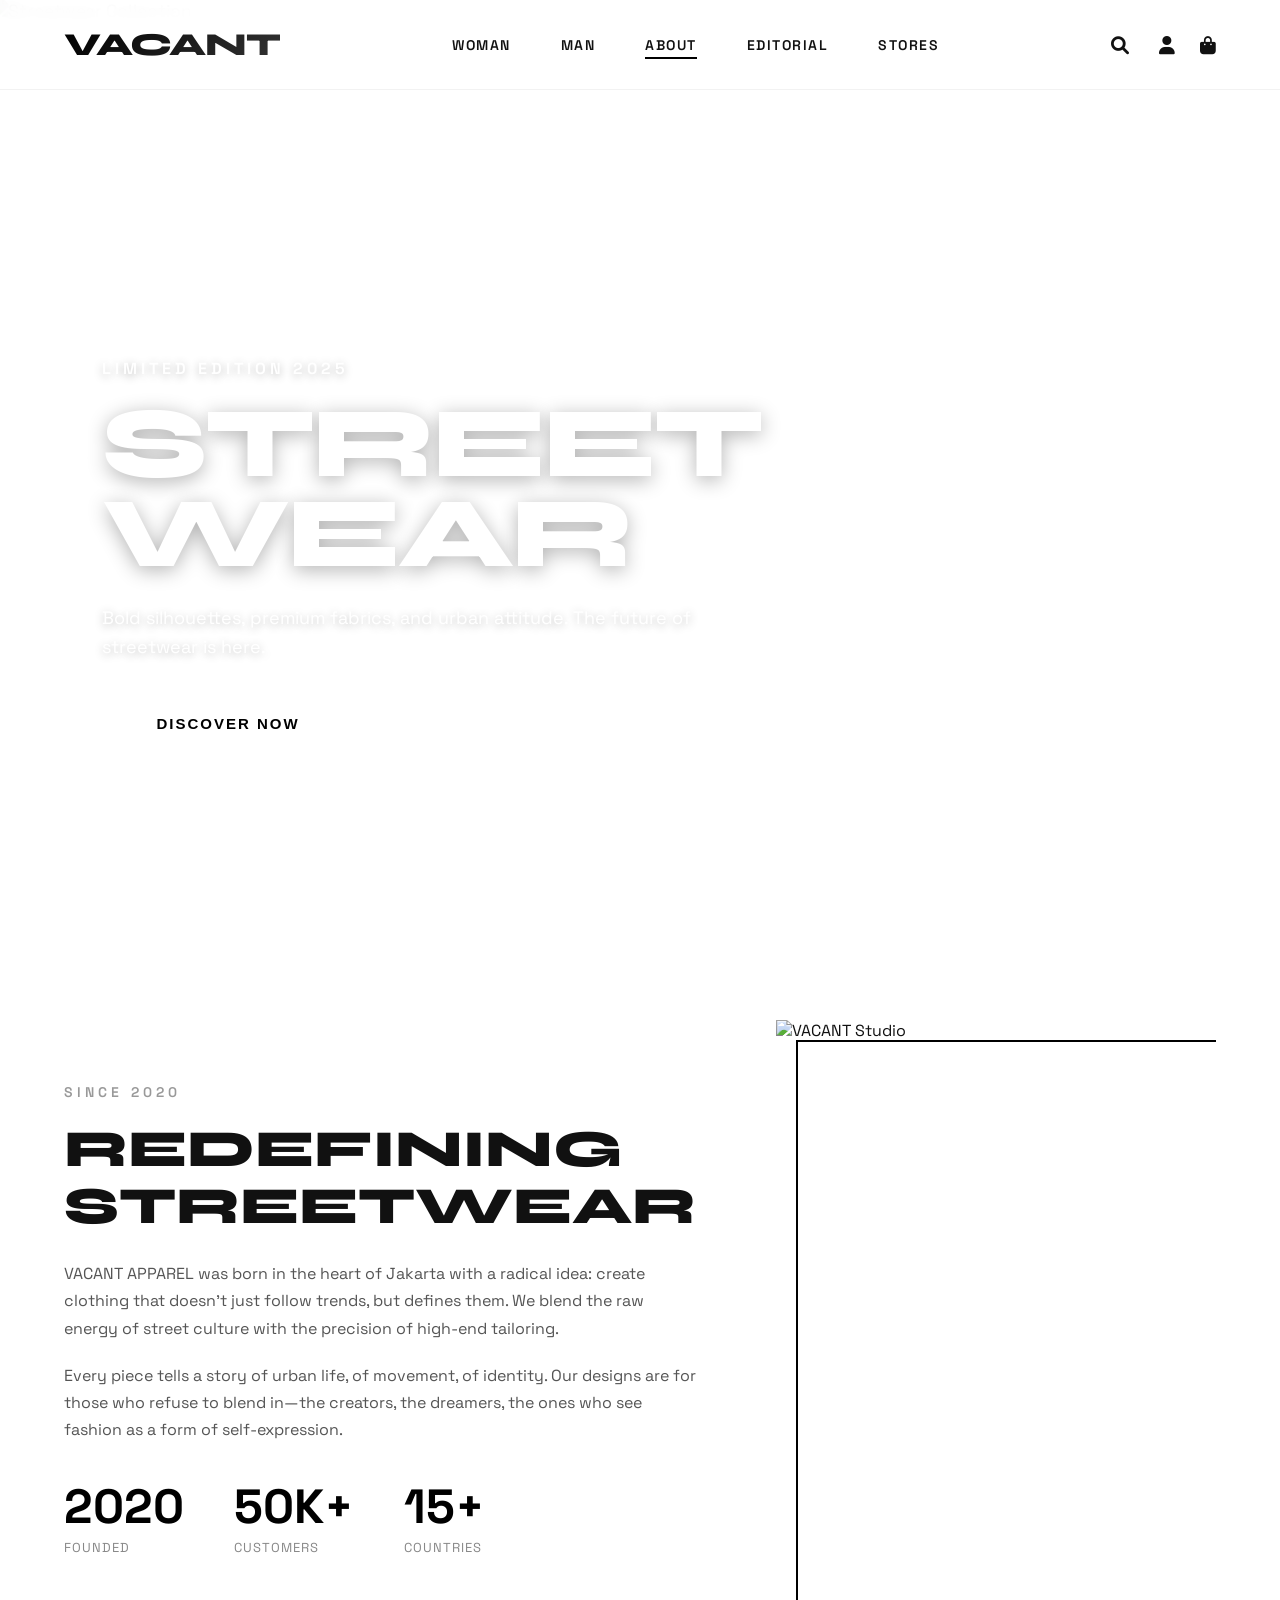
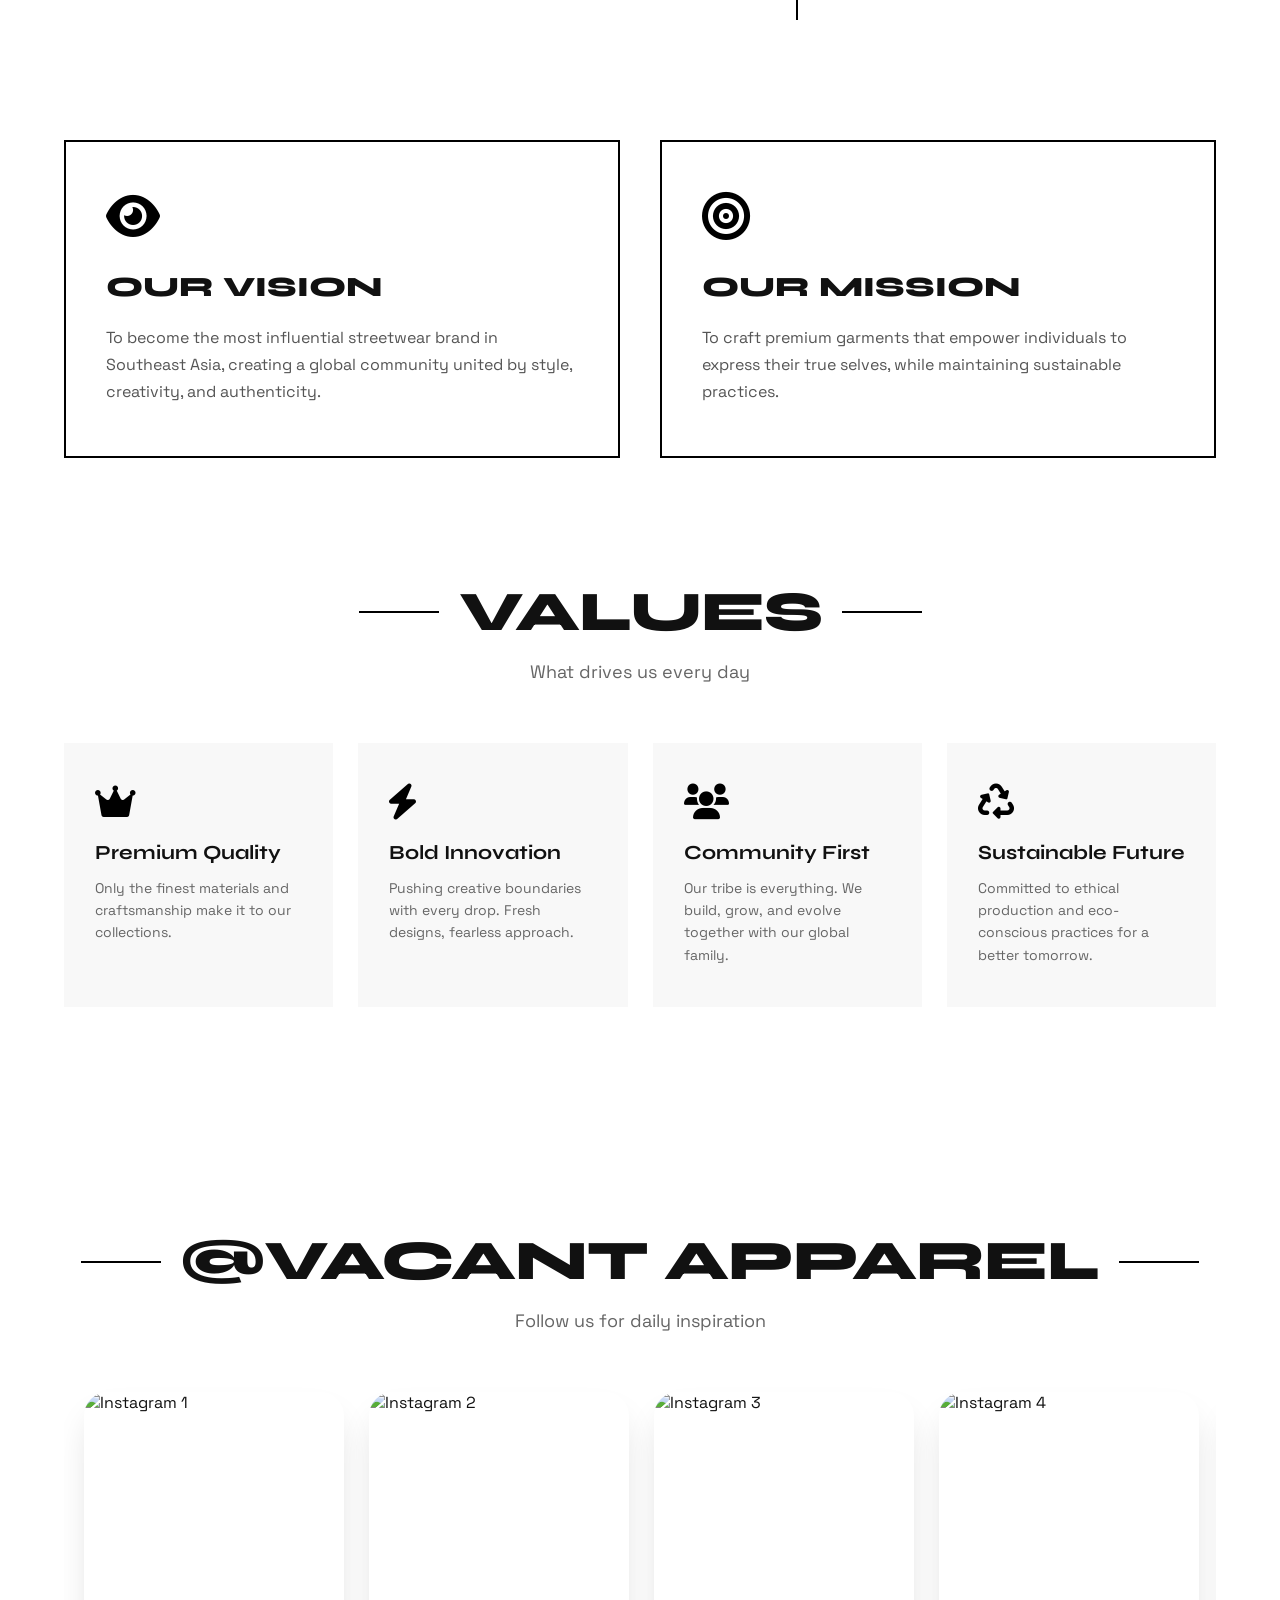
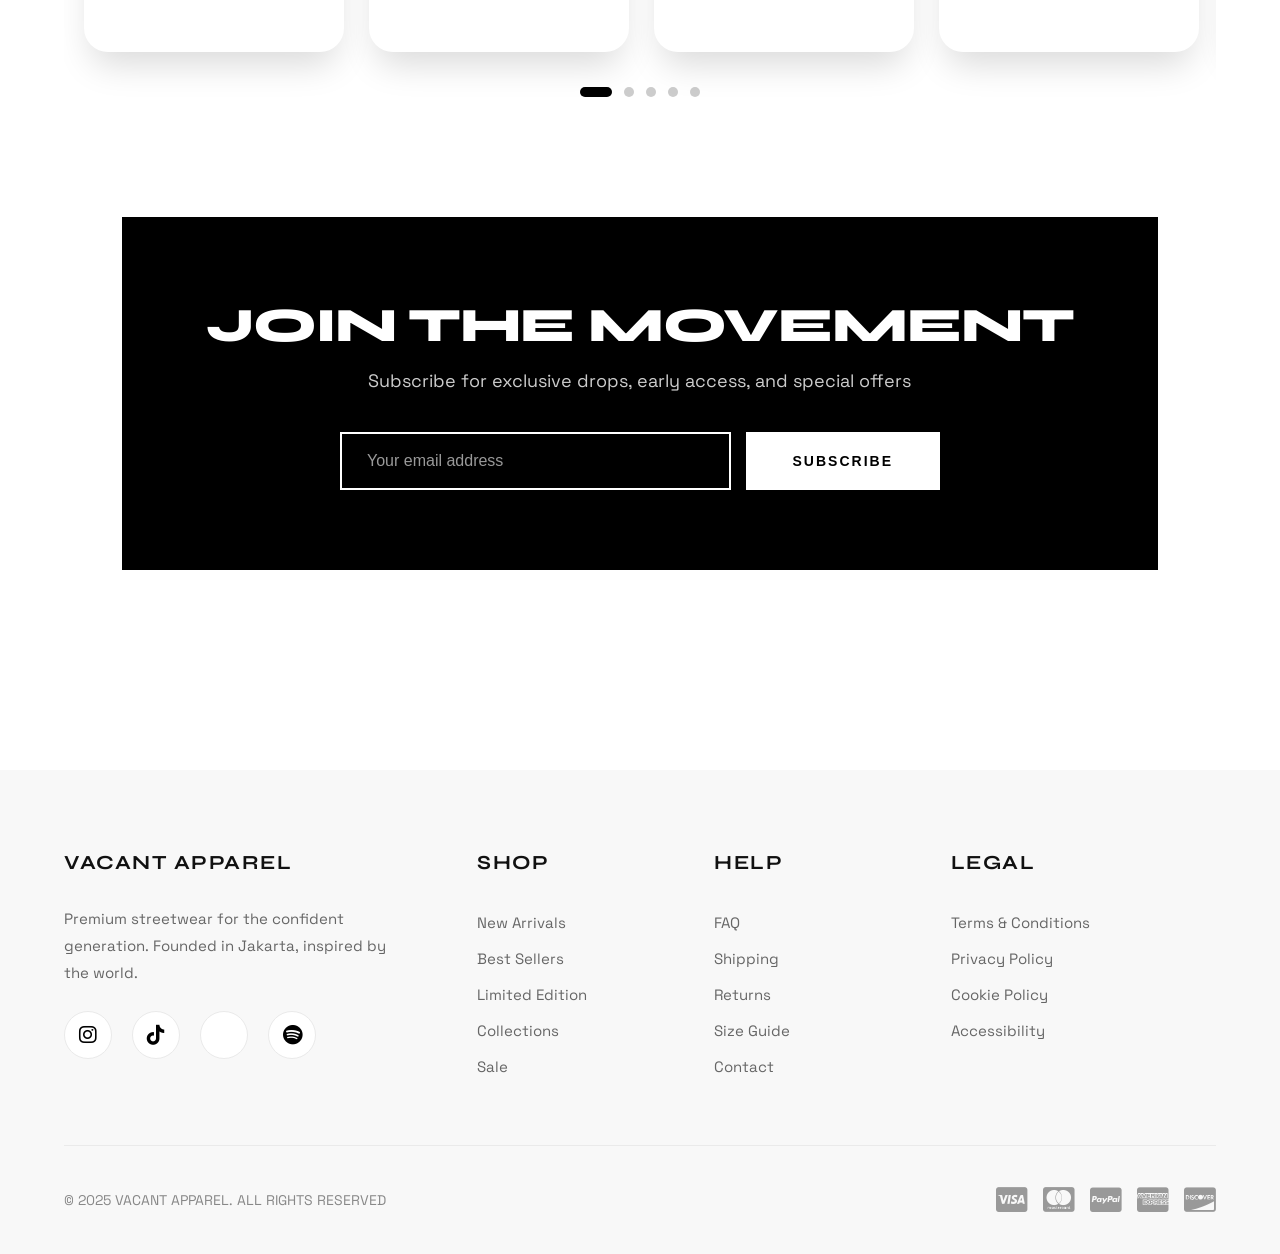
==== index.html @ 16d021e6 "fix index" ====
<!DOCTYPE html>
<html lang="en">
<head>
    <meta charset="UTF-8">
    <meta name="viewport" content="width=device-width, initial-scale=1.0, maximum-scale=5.0, user-scalable=yes">
    <title>VACANT APPAREL | Beyond Fashion</title>
    <link href="https://fonts.googleapis.com/css2?family=Syne:wght@400;500;600;700;800&family=Space+Grotesk:wght@300;400;500;600;700&display=swap" rel="stylesheet">
    <link rel="stylesheet" href="https://cdnjs.cloudflare.com/ajax/libs/font-awesome/6.0.0/css/all.min.css">
    <style>
        * {
            margin: 0;
            padding: 0;
            box-sizing: border-box;
        }

        html, body {
            width: 100%;
            min-height: 100%;
            overflow-x: hidden;
            -webkit-overflow-scrolling: touch;
        }

        body {
            background: #ffffff;
            color: #111111;
            font-family: 'Space Grotesk', sans-serif;
            position: relative;
        }

        h1, h2, h3, h4 {
            font-family: 'Syne', sans-serif;
            font-weight: 800;
        }

        /* PREMIUM NAVBAR */
        header {
            display: flex;
            justify-content: space-between;
            align-items: center;
            padding: 25px 5%;
            background: rgba(255, 255, 255, 0.97);
            backdrop-filter: blur(10px);
            position: fixed;
            width: 100%;
            top: 0;
            z-index: 1000;
            border-bottom: 1px solid rgba(0, 0, 0, 0.05);
            transition: all 0.3s;
        }

        header.scrolled {
            padding: 15px 5%;
            background: rgba(255, 255, 255, 0.98);
            box-shadow: 0 5px 20px rgba(0,0,0,0.05);
        }

        .logo {
            font-size: 32px;
            font-weight: 800;
            letter-spacing: -1px;
            background: linear-gradient(135deg, #000000 0%, #333333 100%);
            -webkit-background-clip: text;
            -webkit-text-fill-color: transparent;
            font-family: 'Syne', sans-serif;
        }

        .nav-links {
            display: flex;
            gap: 50px;
        }

        .nav-links a {
            color: #111111;
            text-decoration: none;
            font-weight: 600;
            font-size: 14px;
            letter-spacing: 1.5px;
            text-transform: uppercase;
            transition: 0.2s;
            position: relative;
        }

        .nav-links a::after {
            content: '';
            position: absolute;
            bottom: -5px;
            left: 0;
            width: 0;
            height: 2px;
            background: #000000;
            transition: width 0.3s;
        }

        .nav-links a:hover::after,
        .nav-links a.active::after {
            width: 100%;
        }

        .nav-icons {
            display: flex;
            gap: 25px;
            align-items: center;
            position: relative;
        }

        .nav-icons i {
            font-size: 18px;
            color: #111111;
            cursor: pointer;
            transition: 0.2s;
        }

        .nav-icons i:hover {
            transform: scale(1.1);
        }

        /* SEARCH BAR STYLES - DESKTOP (tanpa icon X) */
        .search-container {
            position: relative;
            display: flex;
            align-items: center;
            margin-right: 5px;
        }

        .search-icon {
            cursor: pointer;
            transition: all 0.3s;
            z-index: 102;
        }

        .search-box {
            position: absolute;
            top: 50%;
            right: -10px;
            transform: translateY(-50%);
            width: 0;
            opacity: 0;
            visibility: hidden;
            transition: all 0.4s cubic-bezier(0.4, 0, 0.2, 1);
            background: #ffffff;
            border: 1px solid #eaeaea;
            border-radius: 40px;
            padding: 12px 20px;
            font-size: 14px;
            font-family: 'Space Grotesk', sans-serif;
            outline: none;
            box-shadow: 0 5px 20px rgba(0,0,0,0.1);
            z-index: 101;
        }

        .search-box.active {
            width: 280px;
            opacity: 1;
            visibility: visible;
            right: -20px;
        }

        .search-box::placeholder {
            color: #999999;
            letter-spacing: 0.5px;
        }

        .burger-menu {
            display: none;
            flex-direction: column;
            gap: 6px;
            cursor: pointer;
            z-index: 1001;
        }

        .burger-menu span {
            width: 30px;
            height: 2px;
            background: #000000;
            transition: 0.3s;
        }

        .burger-menu.active span:nth-child(1) {
            transform: rotate(45deg) translate(6px, 6px);
        }

        .burger-menu.active span:nth-child(2) {
            opacity: 0;
        }

        .burger-menu.active span:nth-child(3) {
            transform: rotate(-45deg) translate(6px, -6px);
        }

        .mobile-menu {
            display: none;
            position: fixed;
            top: 0;
            right: -100%;
            width: 80%;
            max-width: 400px;
            height: 100vh;
            background: #ffffff;
            padding: 120px 40px 40px;
            transition: right 0.4s cubic-bezier(0.4, 0, 0.2, 1);
            z-index: 999;
            box-shadow: -10px 0 30px rgba(0,0,0,0.1);
            overflow-y: auto;
            -webkit-overflow-scrolling: touch;
        }

        .mobile-menu.active {
            right: 0;
        }

        .mobile-menu a {
            display: block;
            color: #111111;
            text-decoration: none;
            font-size: 22px;
            font-weight: 600;
            margin-bottom: 35px;
            text-transform: uppercase;
            letter-spacing: 1px;
            transition: 0.2s;
            font-family: 'Syne', sans-serif;
        }

        .mobile-menu a:hover,
        .mobile-menu a.active {
            color: #666666;
            transform: translateX(10px);
        }

        /* MOBILE SEARCH (dengan icon X) */
        .mobile-search-container {
            margin-bottom: 30px;
            position: relative;
        }

        .mobile-search-box {
            width: 100%;
            padding: 16px 45px 16px 20px;
            border: 2px solid #eaeaea;
            font-family: 'Space Grotesk', sans-serif;
            font-size: 16px;
            outline: none;
            transition: border 0.3s;
            border-radius: 40px;
        }

        .mobile-search-box:focus {
            border-color: #000000;
        }

        .mobile-search-box::placeholder {
            color: #999999;
        }

        .mobile-search-clear {
            position: absolute;
            right: 15px;
            top: 50%;
            transform: translateY(-50%);
            cursor: pointer;
            color: #999999;
            font-size: 16px;
            transition: color 0.3s;
        }

        .mobile-search-clear:hover {
            color: #000000;
        }

        .overlay {
            display: none;
            position: fixed;
            top: 0;
            left: 0;
            width: 100%;
            height: 100vh;
            background: rgba(0,0,0,0.5);
            z-index: 998;
            opacity: 0;
            transition: opacity 0.3s;
            pointer-events: none;
        }

        .overlay.active {
            display: block;
            opacity: 1;
            pointer-events: all;
        }

        /* SEARCH RESULTS INFO */
        .search-info {
            display: none;
            text-align: center;
            margin: 20px 5%;
            padding: 15px;
            background: #f8f8f8;
            border-radius: 50px;
            font-size: 15px;
            color: #666666;
            z-index: 100;
        }

        .search-info.active {
            display: block;
        }

        .search-info span {
            font-weight: 700;
            color: #000000;
        }

        .search-info i {
            margin-left: 10px;
            cursor: pointer;
            color: #999999;
            transition: color 0.3s;
        }

        .search-info i:hover {
            color: #000000;
        }

        /* SEARCH HIGHLIGHT */
        .search-highlight {
            background-color: #fff3b0;
            padding: 2px 0;
            border-radius: 4px;
            transition: background-color 0.3s;
        }

        /* HIDE ELEMENTS WHEN SEARCHING - Hanya teks container yang bisa dihide, gambar tetap muncul */
        .text-container.search-hidden {
            display: none !important;
        }

        /* FULL SCREEN SLIDER */
        .hero {
            position: relative;
            height: 100vh;
            width: 100%;
            overflow: hidden;
            margin-top: 0;
        }

        .slider-container {
            height: 100%;
            width: 100%;
            position: relative;
            touch-action: pan-y pinch-zoom;
        }

        .slider-wrapper {
            display: flex;
            height: 100%;
            width: 100%;
            transition: transform 0.5s cubic-bezier(0.25, 0.46, 0.45, 0.94);
            cursor: grab;
        }

        .slider-wrapper:active {
            cursor: grabbing;
        }

        .slider-item {
            flex: 0 0 100%;
            height: 100%;
            position: relative;
            overflow: hidden;
        }

        .slider-item img {
            width: 100%;
            height: 100%;
            object-fit: cover;
            filter: brightness(0.6);
            transform: scale(1);
            transition: transform 8s ease;
        }

        .slider-item.active img {
            transform: scale(1.1);
        }

        .slider-content {
            position: absolute;
            bottom: 150px;
            left: 8%;
            color: #ffffff;
            z-index: 10;
            max-width: 800px;
            pointer-events: none;
        }

        .slider-content .label {
            font-size: 16px;
            font-weight: 600;
            text-transform: uppercase;
            letter-spacing: 4px;
            margin-bottom: 20px;
            display: block;
            opacity: 0;
            transform: translateY(30px);
            animation: slideUp 0.6s forwards;
            animation-delay: 0.2s;
            text-shadow: 0 2px 10px rgba(0,0,0,0.3);
        }

        .slider-content h1 {
            font-size: 100px;
            font-weight: 800;
            text-transform: uppercase;
            line-height: 0.9;
            margin-bottom: 25px;
            letter-spacing: -3px;
            opacity: 0;
            transform: translateY(30px);
            animation: slideUp 0.6s forwards;
            animation-delay: 0.4s;
            text-shadow: 0 4px 20px rgba(0,0,0,0.3);
        }

        .slider-content p {
            font-size: 18px;
            font-weight: 400;
            margin-bottom: 35px;
            max-width: 600px;
            opacity: 0;
            transform: translateY(30px);
            animation: slideUp 0.6s forwards;
            animation-delay: 0.6s;
            line-height: 1.6;
            text-shadow: 0 2px 10px rgba(0,0,0,0.3);
        }

        .slider-btn {
            background: #ffffff;
            color: #000000;
            border: none;
            padding: 18px 54px;
            font-size: 15px;
            font-weight: 700;
            text-transform: uppercase;
            letter-spacing: 2px;
            cursor: pointer;
            transition: all 0.3s;
            opacity: 0;
            transform: translateY(30px);
            animation: slideUp 0.6s forwards;
            animation-delay: 0.8s;
            border-radius: 0;
            pointer-events: auto;
            position: relative;
            overflow: hidden;
        }

        .slider-btn::before {
            content: '';
            position: absolute;
            top: 0;
            left: -100%;
            width: 100%;
            height: 100%;
            background: #000000;
            transition: left 0.3s;
            z-index: 0;
        }

        .slider-btn:hover::before {
            left: 0;
        }

        .slider-btn span {
            position: relative;
            z-index: 1;
            transition: color 0.3s;
        }

        .slider-btn:hover span {
            color: #ffffff;
        }

        @keyframes slideUp {
            to {
                opacity: 1;
                transform: translateY(0);
            }
        }

        /* SLIDER CONTROLS */
        .slider-controls {
            position: absolute;
            bottom: 50px;
            left: 8%;
            right: 8%;
            display: flex;
            justify-content: space-between;
            align-items: center;
            z-index: 100;
            pointer-events: none;
        }

        .slider-arrows {
            display: flex;
            gap: 20px;
            pointer-events: auto;
        }

        .slider-arrow {
            width: 60px;
            height: 60px;
            background: rgba(255,255,255,0.15);
            backdrop-filter: blur(10px);
            border: 1px solid rgba(255,255,255,0.3);
            border-radius: 50%;
            display: flex;
            align-items: center;
            justify-content: center;
            cursor: pointer;
            transition: all 0.3s;
            color: #ffffff;
            font-size: 22px;
        }

        .slider-arrow:hover {
            background: #ffffff;
            color: #000000;
            border-color: #ffffff;
            transform: scale(1.1);
        }

        .slider-progress {
            display: flex;
            gap: 15px;
            pointer-events: auto;
        }

        .progress-item {
            width: 100px;
            height: 4px;
            background: rgba(255,255,255,0.3);
            cursor: pointer;
            position: relative;
            overflow: hidden;
            transition: 0.3s;
        }

        .progress-item:hover {
            background: rgba(255,255,255,0.5);
        }

        .progress-item.active::before {
            content: '';
            position: absolute;
            top: 0;
            left: 0;
            width: 100%;
            height: 100%;
            background: #ffffff;
            animation: progress 5s linear forwards;
        }

        @keyframes progress {
            from { width: 0; }
            to { width: 100%; }
        }

        .slider-counter {
            color: #ffffff;
            font-size: 16px;
            font-weight: 600;
            letter-spacing: 2px;
            pointer-events: auto;
        }

        /* SECTION TITLE */
        .section-header {
            text-align: center;
            margin: 100px 0 60px;
            padding: 0 5%;
        }

        .section-header h2 {
            font-size: 56px;
            font-weight: 800;
            text-transform: uppercase;
            letter-spacing: -1px;
            margin-bottom: 15px;
            position: relative;
            display: inline-block;
        }

        .section-header h2::before,
        .section-header h2::after {
            content: '';
            position: absolute;
            top: 50%;
            width: 80px;
            height: 2px;
            background: #000000;
        }

        .section-header h2::before {
            left: -100px;
        }

        .section-header h2::after {
            right: -100px;
        }

        .section-header p {
            color: #666666;
            font-size: 18px;
            max-width: 600px;
            margin: 0 auto;
        }

        /* ABOUT SECTION */
        .about {
            padding: 120px 5%;
            max-width: 1400px;
            margin: 0 auto;
        }

        /* STORY - DIPERBAIKI */
        .story-container {
            display: grid;
            grid-template-columns: 1fr 1fr;
            gap: 80px;
            margin-bottom: 120px;
            align-items: center;
        }

        .story-text {
            width: 100%;
        }

        .story-text .tag {
            font-size: 14px;
            font-weight: 600;
            text-transform: uppercase;
            letter-spacing: 4px;
            color: #999999;
            margin-bottom: 20px;
            display: block;
        }

        .story-text h3 {
            font-size: 52px;
            font-weight: 800;
            line-height: 1.1;
            margin-bottom: 25px;
            text-transform: uppercase;
        }

        .story-text p {
            color: #555555;
            line-height: 1.7;
            margin-bottom: 20px;
            font-size: 16px;
        }

        .story-highlight {
            display: flex;
            gap: 50px;
            margin-top: 40px;
        }

        .highlight-item {
            text-align: left;
        }

        .highlight-item .number {
            font-size: 48px;
            font-weight: 800;
            color: #000000;
            display: block;
            line-height: 1;
            margin-bottom: 5px;
        }

        .highlight-item .text {
            font-size: 13px;
            color: #888888;
            text-transform: uppercase;
            letter-spacing: 1px;
        }

        .story-image {
            position: relative;
            height: 600px;
            overflow: hidden;
        }

        .story-image img {
            width: 100%;
            height: 100%;
            object-fit: cover;
            transition: transform 0.8s;
        }

        .story-image:hover img {
            transform: scale(1.05);
        }

        .story-image::after {
            content: '';
            position: absolute;
            top: 20px;
            left: 20px;
            width: 100%;
            height: 100%;
            border: 2px solid #000000;
            z-index: -1;
        }

        /* Text containers yang bisa di-hide */
        .text-container {
            transition: opacity 0.3s;
        }

        /* VISION MISSION */
        .vm-showcase {
            display: grid;
            grid-template-columns: 1fr 1fr;
            gap: 40px;
            margin-bottom: 120px;
        }

        .vm-block {
            background: #ffffff;
            border: 2px solid #000000;
            padding: 50px 40px;
            transition: all 0.4s;
            position: relative;
        }

        .vm-block:hover {
            transform: translateY(-10px);
            box-shadow: 20px 20px 0 rgba(0,0,0,0.1);
        }

        .vm-icon {
            margin-bottom: 30px;
        }

        .vm-icon i {
            font-size: 48px;
            color: #000000;
        }

        .vm-block h3 {
            font-size: 28px;
            font-weight: 800;
            margin-bottom: 20px;
            text-transform: uppercase;
        }

        .vm-block p {
            color: #555555;
            line-height: 1.7;
            font-size: 16px;
        }

        /* VALUES */
        .values-grid {
            display: grid;
            grid-template-columns: repeat(4, 1fr);
            gap: 25px;
            margin-bottom: 120px;
        }

        .value-card {
            background: #f8f8f8;
            padding: 40px 30px;
            transition: all 0.4s;
            position: relative;
            overflow: hidden;
            border: 1px solid transparent;
        }

        .value-card::before {
            content: '';
            position: absolute;
            top: 0;
            left: 0;
            width: 100%;
            height: 100%;
            background: #000000;
            transform: translateY(100%);
            transition: transform 0.4s;
            z-index: 0;
        }

        .value-card:hover::before {
            transform: translateY(0);
        }

        .value-card:hover .value-icon i,
        .value-card:hover h4,
        .value-card:hover p {
            color: #ffffff;
            position: relative;
            z-index: 1;
        }

        .value-card:hover {
            border-color: #000000;
        }

        .value-icon {
            margin-bottom: 20px;
        }

        .value-icon i {
            font-size: 36px;
            color: #000000;
            transition: 0.4s;
        }

        .value-card h4 {
            font-size: 20px;
            font-weight: 700;
            margin-bottom: 12px;
            transition: 0.4s;
        }

        .value-card p {
            color: #666666;
            font-size: 14px;
            line-height: 1.6;
            transition: 0.4s;
        }

        /* ===== MODERN INSTAGRAM FEED SLIDER ===== */
        .instagram-feed {
            margin-bottom: 120px;
            width: 100%;
            overflow: hidden;
        }

        .insta-slider-container {
            position: relative;
            width: 100%;
            padding: 0 20px;
            margin: 40px 0 30px;
        }

        .insta-slider-wrapper {
            display: flex;
            gap: 25px;
            transition: transform 0.6s cubic-bezier(0.25, 0.1, 0.15, 1);
            cursor: grab;
            scroll-behavior: smooth;
        }

        .insta-slider-wrapper:active {
            cursor: grabbing;
        }

        .insta-slide {
            flex: 0 0 calc(25% - 18.75px);
            min-width: 260px;
            aspect-ratio: 1;
            position: relative;
            border-radius: 24px;
            overflow: hidden;
            box-shadow: 0 20px 35px -8px rgba(0,0,0,0.15);
            transition: all 0.4s ease;
        }

        .insta-slide:hover {
            transform: translateY(-10px) scale(1.02);
            box-shadow: 0 30px 45px -10px rgba(0,0,0,0.25);
        }

        .insta-slide img {
            width: 100%;
            height: 100%;
            object-fit: cover;
            transition: transform 0.8s;
        }

        .insta-slide:hover img {
            transform: scale(1.1);
        }

        .insta-slide::after {
            content: '\f16d';
            font-family: 'Font Awesome 6 Brands';
            position: absolute;
            top: 50%;
            left: 50%;
            transform: translate(-50%, -50%) scale(0.5);
            color: #ffffff;
            font-size: 42px;
            opacity: 0;
            transition: all 0.4s cubic-bezier(0.34, 1.56, 0.64, 1);
            z-index: 3;
            text-shadow: 0 4px 15px rgba(0,0,0,0.3);
            pointer-events: none;
        }

        .insta-slide:hover::after {
            opacity: 1;
            transform: translate(-50%, -50%) scale(1);
        }

        .insta-slide::before {
            content: '';
            position: absolute;
            top: 0;
            left: 0;
            width: 100%;
            height: 100%;
            background: linear-gradient(145deg, rgba(0,0,0,0.2), rgba(0,0,0,0.5));
            opacity: 0;
            transition: opacity 0.4s;
            z-index: 2;
            pointer-events: none;
        }

        .insta-slide:hover::before {
            opacity: 1;
        }

        /* slider arrows */
        .insta-arrow {
            position: absolute;
            top: 50%;
            transform: translateY(-50%);
            width: 52px;
            height: 52px;
            background: #ffffff;
            border: 1px solid #eaeaea;
            border-radius: 50%;
            display: flex;
            align-items: center;
            justify-content: center;
            cursor: pointer;
            transition: all 0.3s;
            color: #111111;
            font-size: 20px;
            box-shadow: 0 10px 25px rgba(0,0,0,0.1);
            z-index: 10;
            opacity: 0.9;
        }

        .insta-arrow:hover {
            background: #000000;
            color: #ffffff;
            border-color: #000000;
            transform: translateY(-50%) scale(1.1);
            opacity: 1;
        }

        .insta-arrow.left {
            left: 0;
        }

        .insta-arrow.right {
            right: 0;
        }

        /* dots */
        .insta-dots {
            display: flex;
            justify-content: center;
            gap: 12px;
            margin-top: 35px;
        }

        .insta-dot {
            width: 10px;
            height: 10px;
            border-radius: 10px;
            background: #ccc;
            border: none;
            cursor: pointer;
            transition: all 0.3s;
            padding: 0;
        }

        .insta-dot.active {
            width: 32px;
            background: #000000;
        }

        /* NEWSLETTER - DIPERBAIKI */
        .newsletter-block {
            background: #000000;
            padding: 80px 40px;
            text-align: center;
            color: #ffffff;
            margin: 100px auto 80px;
            max-width: 1200px;
            width: 90%;
        }

        .newsletter-block h3 {
            font-size: 48px;
            font-weight: 800;
            text-transform: uppercase;
            margin-bottom: 15px;
            letter-spacing: -1px;
        }

        .newsletter-block p {
            color: #cccccc;
            margin-bottom: 40px;
            font-size: 18px;
            max-width: 600px;
            margin-left: auto;
            margin-right: auto;
        }

        .newsletter-form {
            display: flex;
            max-width: 600px;
            margin: 0 auto;
            gap: 15px;
        }

        .newsletter-form input {
            flex: 1;
            padding: 18px 25px;
            background: transparent;
            border: 2px solid #ffffff;
            color: #ffffff;
            font-size: 16px;
            outline: none;
            border-radius: 0;
        }

        .newsletter-form input::placeholder {
            color: #999999;
        }

        .newsletter-form button {
            padding: 18px 45px;
            background: #ffffff;
            color: #000000;
            border: none;
            font-weight: 700;
            text-transform: uppercase;
            letter-spacing: 2px;
            cursor: pointer;
            transition: 0.3s;
            border: 2px solid #ffffff;
            font-size: 14px;
            white-space: nowrap;
        }

        .newsletter-form button:hover {
            background: transparent;
            color: #ffffff;
        }

        /* FOOTER */
        footer {
            background: #f8f8f8;
            padding: 80px 5% 40px;
        }

        .footer-grid {
            display: grid;
            grid-template-columns: 2fr 1fr 1fr 1.5fr;
            gap: 60px;
            margin-bottom: 60px;
        }

        .footer-col:first-child {
            max-width: 350px;
        }

        .footer-col h4 {
            font-size: 20px;
            font-weight: 700;
            text-transform: uppercase;
            margin-bottom: 30px;
            letter-spacing: 1.5px;
        }

        .footer-col p {
            color: #666666;
            line-height: 1.8;
            font-size: 15px;
            margin-bottom: 25px;
        }

        .footer-col a {
            color: #666666;
            text-decoration: none;
            display: block;
            font-size: 15px;
            line-height: 2.4;
            transition: 0.2s;
        }

        .footer-col a:hover {
            color: #000000;
            transform: translateX(8px);
        }

        .social-wrap {
            display: flex;
            gap: 20px;
            margin-top: 25px;
        }

        .social-wrap a {
            width: 48px;
            height: 48px;
            background: #ffffff;
            border-radius: 50%;
            display: flex;
            align-items: center;
            justify-content: center;
            color: #000000;
            font-size: 20px;
            transition: all 0.3s;
            border: 1px solid #eaeaea;
            transform: none;
        }

        .social-wrap a:hover {
            background: #000000;
            color: #ffffff;
            transform: translateY(-8px);
        }

        .footer-bottom {
            display: flex;
            justify-content: space-between;
            align-items: center;
            padding-top: 40px;
            border-top: 1px solid #eaeaea;
            color: #888888;
            font-size: 14px;
        }

        .payment-icons {
            display: flex;
            gap: 15px;
        }

        .payment-icons i {
            font-size: 28px;
            color: #999999;
            transition: 0.2s;
        }

        .payment-icons i:hover {
            color: #000000;
        }

        /* RESPONSIVE */
        @media (max-width: 1200px) {
            .slider-content h1 {
                font-size: 80px;
            }
            
            .values-grid {
                grid-template-columns: repeat(2, 1fr);
            }
            
            .story-container {
                gap: 60px;
            }
            
            .story-text h3 {
                font-size: 46px;
            }
        }

        @media (max-width: 1024px) {
            .nav-links {
                display: none;
            }
            
            .burger-menu {
                display: flex;
            }
            
            .mobile-menu {
                display: block;
            }
            
            .section-header h2 {
                font-size: 42px;
            }
            
            .section-header h2::before,
            .section-header h2::after {
                width: 40px;
            }
            
            .slider-content h1 {
                font-size: 60px;
            }
            
            .footer-grid {
                grid-template-columns: repeat(2, 1fr);
            }
            
            .search-box.active {
                width: 220px;
            }
            
            .story-container {
                gap: 50px;
            }
            
            .story-text h3 {
                font-size: 42px;
            }
            
            .story-image {
                height: 500px;
            }
        }

        @media (max-width: 768px) {
            /* Fix untuk iPhone scrolling */
            html, body {
                height: auto;
                min-height: 100%;
                overflow-y: auto;
                -webkit-overflow-scrolling: touch;
                position: relative;
            }
            
            .nav-icons {
                display: none;
            }
            
            .search-box,
            .search-icon {
                display: none;
            }
            
            .hero {
                height: 100vh;
                min-height: 600px;
                max-height: 100vh;
                width: 100vw;
                position: relative;
                left: 0;
                right: 0;
            }
            
            .slider-content {
                bottom: 120px;
                left: 5%;
                right: 5%;
                width: 90%;
            }
            
            .slider-content h1 {
                font-size: 48px;
                letter-spacing: -2px;
            }
            
            .slider-content p {
                font-size: 16px;
            }
            
            .slider-btn {
                padding: 14px 40px;
                font-size: 14px;
            }
            
            .slider-controls {
                bottom: 30px;
                left: 5%;
                right: 5%;
                flex-wrap: wrap;
                gap: 20px;
            }
            
            .slider-arrow {
                width: 44px;
                height: 44px;
                font-size: 18px;
            }
            
            .progress-item {
                width: 60px;
            }
            
            .story-container,
            .vm-showcase {
                grid-template-columns: 1fr;
                gap: 50px;
            }
            
            .story-text h3 {
                font-size: 38px;
            }
            
            .story-image {
                height: 400px;
                width: 100%;
            }
            
            .story-highlight {
                gap: 30px;
                flex-wrap: wrap;
            }
            
            .highlight-item .number {
                font-size: 42px;
            }
            
            .values-grid,
            .footer-grid {
                grid-template-columns: 1fr;
            }
            
            .values-grid {
                gap: 20px;
            }
            
            .vm-block {
                padding: 40px 30px;
            }
            
            .section-header h2::before,
            .section-header h2::after {
                display: none;
            }
            
            .section-header h2 {
                font-size: 36px;
            }
            
            .about {
                padding: 80px 5%;
            }
            
            .newsletter-block {
                padding: 60px 30px;
                margin: 80px auto 60px;
            }
            
            .newsletter-block h3 {
                font-size: 36px;
            }
            
            .newsletter-block p {
                font-size: 16px;
                margin-bottom: 30px;
            }
            
            .newsletter-form {
                flex-direction: column;
                gap: 15px;
            }
            
            .newsletter-form input,
            .newsletter-form button {
                width: 100%;
                padding: 16px 25px;
            }
            
            .footer-bottom {
                flex-direction: column;
                gap: 20px;
                text-align: center;
            }
            
            .payment-icons {
                justify-content: center;
            }
            
            .payment-icons i {
                font-size: 26px;
            }
            
            .insta-slide {
                flex: 0 0 calc(50% - 12.5px);
                min-width: auto;
            }
        }
        
        @media (max-width: 480px) {
            .slider-content h1 {
                font-size: 42px;
            }
            
            .story-image {
                height: 350px;
            }
            
            .story-text h3 {
                font-size: 32px;
            }
            
            .vm-block {
                padding: 30px 25px;
            }
            
            .value-card {
                padding: 35px 25px;
            }
            
            .insta-slide {
                flex: 0 0 100%;
            }
            
            .newsletter-block h3 {
                font-size: 28px;
            }
            
            .newsletter-form input,
            .newsletter-form button {
                padding: 14px 20px;
            }
        }

        @media (max-width: 360px) {
            .slider-content h1 {
                font-size: 36px;
            }
            
            .story-image {
                height: 300px;
            }
            
            .story-highlight {
                gap: 20px;
            }
            
            .highlight-item .number {
                font-size: 36px;
            }
        }
    </style>
</head>
<body>
    <!-- NAVBAR -->
    <header id="header">
        <div class="logo">VACANT</div>
        <div class="nav-links">
            <a href="/WOMAN.html">WOMAN</a>
            <a href="/MEN.HTML">MAN</a>
            <a href="#" class="active">ABOUT</a>
            <a href="/EDITORIAL.html">EDITORIAL</a>
            <a href="/STORE.html">STORES</a>
        </div>
        <div class="nav-icons">
            <!-- SEARCH CONTAINER DESKTOP - tanpa icon X -->
            <div class="search-container">
                <i class="fas fa-search search-icon" onclick="toggleSearch()"></i>
                <input type="text" class="search-box" id="desktopSearch" placeholder="Search content..." onkeyup="handleSearch(this.value)" onblur="handleSearchBlur()">
            </div>
            <i class="fas fa-user"></i>
            <i class="fas fa-shopping-bag"></i>
        </div>
        <div class="burger-menu" onclick="toggleMenu()">
            <span></span>
            <span></span>
            <span></span>
        </div>
    </header>

    <!-- MOBILE MENU -->
    <div class="mobile-menu" id="mobileMenu">
        <!-- MOBILE SEARCH (dengan icon X) -->
        <div class="mobile-search-container">
            <input type="text" class="mobile-search-box" id="mobileSearch" placeholder="Search content..." onkeyup="handleSearch(this.value)">
            <i class="fas fa-times mobile-search-clear" onclick="clearMobileSearch()"></i>
        </div>
        <a href="/WOMAN.html">WOMAN</a>
        <a href="/MEN.HTML">MAN</a>
        <a href="#" class="active">ABOUT</a>
        <a href="/EDITORIAL.html">EDITORIAL</a>
        <a href="/STORE.html">STORES</a>
        <a href="#">ACCOUNT</a>
        <a href="#">BAG (0)</a>
    </div>
    <div class="overlay" id="overlay" onclick="toggleMenu()"></div>

    <!-- SEARCH RESULTS INFO -->
    <div class="search-info" id="searchInfo">
        <span id="searchCount">0</span> results found for "<span id="searchQuery"></span>"
        <i class="fas fa-times" onclick="clearSearch()"></i>
    </div>

    <!-- FULL SCREEN SLIDER WITH DRAG -->
    <section class="hero" id="heroSection">
        <div class="slider-container" id="sliderContainer">
            <div class="slider-wrapper" id="sliderWrapper">
                <div class="slider-item">
                    <img src="https://images.unsplash.com/photo-1539109136881-3be0616acf4b?q=80&w=1887&auto=format&fit=crop" alt="Streetwear Collection">
                    <div class="slider-content">
                        <span class="label">Limited Edition 2025</span>
                        <h1>STREET<br>WEAR</h1>
                        <p>Bold silhouettes, premium fabrics, and urban attitude. The future of streetwear is here.</p>
                        <button class="slider-btn"><span>DISCOVER NOW</span></button>
                    </div>
                </div>

                <div class="slider-item">
                    <img src="https://images.unsplash.com/photo-1485230895905-ec40ba36b9bc?q=80&w=1887&auto=format&fit=crop" alt="Minimal Collection">
                    <div class="slider-content">
                        <span class="label">New Arrival</span>
                        <h1>MINIMAL<br>CHIC</h1>
                        <p>Clean lines, perfect proportions, timeless elegance with a modern twist.</p>
                        <button class="slider-btn"><span>EXPLORE</span></button>
                    </div>
                </div>

                <div class="slider-item">
                    <img src="https://images.unsplash.com/photo-1469334031218-e382a71b716b?q=80&w=1740&auto=format&fit=crop" alt="Urban Collection">
                    <div class="slider-content">
                        <span class="label">Urban Collection</span>
                        <h1>URBAN<br>EDGE</h1>
                        <p>For those who move through the city with confidence and purpose.</p>
                        <button class="slider-btn"><span>SHOP NOW</span></button>
                    </div>
                </div>
            </div>
        </div>

        <!-- SLIDER CONTROLS -->
        <div class="slider-controls">
            <div class="slider-arrows">
                <div class="slider-arrow" onclick="prevSlide()">
                    <i class="fas fa-chevron-left"></i>
                </div>
                <div class="slider-arrow" onclick="nextSlide()">
                    <i class="fas fa-chevron-right"></i>
                </div>
            </div>
            
            <div class="slider-progress">
                <div class="progress-item active" onclick="goToSlide(0)"></div>
                <div class="progress-item" onclick="goToSlide(1)"></div>
                <div class="progress-item" onclick="goToSlide(2)"></div>
            </div>

            <div class="slider-counter">
                <span id="currentSlide">01</span> / <span id="totalSlides">03</span>
            </div>
        </div>
    </section>

    <!-- ABOUT SECTION -->
    <section class="about" id="aboutSection">
        <!-- BRAND STORY -->
        <div class="story-container">
            <div class="story-text text-container">
                <span class="tag">Since 2020</span>
                <h3>Redefining<br>Streetwear</h3>
                <p>VACANT APPAREL was born in the heart of Jakarta with a radical idea: create clothing that doesn't just follow trends, but defines them. We blend the raw energy of street culture with the precision of high-end tailoring.</p>
                <p>Every piece tells a story of urban life, of movement, of identity. Our designs are for those who refuse to blend in—the creators, the dreamers, the ones who see fashion as a form of self-expression.</p>
                
                <div class="story-highlight">
                    <div class="highlight-item">
                        <span class="number">2020</span>
                        <span class="text">Founded</span>
                    </div>
                    <div class="highlight-item">
                        <span class="number">50K+</span>
                        <span class="text">Customers</span>
                    </div>
                    <div class="highlight-item">
                        <span class="number">15+</span>
                        <span class="text">Countries</span>
                    </div>
                </div>
            </div>
            <div class="story-image">
                <img src="https://images.unsplash.com/photo-1441984904996-1380e4c53ab7?q=80&w=1740&auto=format&fit=crop" alt="VACANT Studio">
            </div>
        </div>

        <!-- VISION MISSION -->
        <div class="vm-showcase">
            <div class="vm-block text-container">
                <div class="vm-icon">
                    <i class="fas fa-eye"></i>
                </div>
                <h3>Our Vision</h3>
                <p>To become the most influential streetwear brand in Southeast Asia, creating a global community united by style, creativity, and authenticity.</p>
            </div>

            <div class="vm-block text-container">
                <div class="vm-icon">
                    <i class="fas fa-bullseye"></i>
                </div>
                <h3>Our Mission</h3>
                <p>To craft premium garments that empower individuals to express their true selves, while maintaining sustainable practices.</p>
            </div>
        </div>

        <!-- CORE VALUES -->
        <div class="section-header text-container">
            <h2>VALUES</h2>
            <p>What drives us every day</p>
        </div>

        <div class="values-grid">
            <div class="value-card text-container">
                <div class="value-icon">
                    <i class="fas fa-crown"></i>
                </div>
                <h4>Premium Quality</h4>
                <p>Only the finest materials and craftsmanship make it to our collections.</p>
            </div>

            <div class="value-card text-container">
                <div class="value-icon">
                    <i class="fas fa-bolt"></i>
                </div>
                <h4>Bold Innovation</h4>
                <p>Pushing creative boundaries with every drop. Fresh designs, fearless approach.</p>
            </div>

            <div class="value-card text-container">
                <div class="value-icon">
                    <i class="fas fa-users"></i>
                </div>
                <h4>Community First</h4>
                <p>Our tribe is everything. We build, grow, and evolve together with our global family.</p>
            </div>

            <div class="value-card text-container">
                <div class="value-icon">
                    <i class="fas fa-recycle"></i>
                </div>
                <h4>Sustainable Future</h4>
                <p>Committed to ethical production and eco-conscious practices for a better tomorrow.</p>
            </div>
        </div>

        <!-- MODERN INSTAGRAM FEED SLIDER -->
        <div class="instagram-feed text-container">
            <div class="section-header">
                <h2>@VACANT APPAREL</h2>
                <p>Follow us for daily inspiration</p>
            </div>
            
            <div class="insta-slider-container">
                <div class="insta-slider-wrapper" id="instaSliderWrapper">
                    <div class="insta-slide">
                        <img src="https://images.unsplash.com/photo-1591047139829-d91aecb6caea?q=80&w=1936&auto=format&fit=crop" alt="Instagram 1">
                    </div>
                    <div class="insta-slide">
                        <img src="https://images.unsplash.com/photo-1596755094514-f87e34085b38?q=80&w=1888&auto=format&fit=crop" alt="Instagram 2">
                    </div>
                    <div class="insta-slide">
                        <img src="https://images.unsplash.com/photo-1583743814966-8936f5b7be1a?q=80&w=1887&auto=format&fit=crop" alt="Instagram 3">
                    </div>
                    <div class="insta-slide">
                        <img src="https://images.unsplash.com/photo-1523381210434-271e8be1f52b?q=80&w=1740&auto=format&fit=crop" alt="Instagram 4">
                    </div>
                    <div class="insta-slide">
                        <img src="https://images.unsplash.com/photo-1556905055-8f358a7a47b2?q=80&w=1740&auto=format&fit=crop" alt="Instagram 5">
                    </div>
                    <div class="insta-slide">
                        <img src="https://images.unsplash.com/photo-1490481651871-ab68de25d43d?q=80&w=1740&auto=format&fit=crop" alt="Instagram 6">
                    </div>
                    <div class="insta-slide">
                        <img src="https://images.unsplash.com/photo-1529139574466-a303027c1d8b?q=80&w=1887&auto=format&fit=crop" alt="Instagram 7">
                    </div>
                    <div class="insta-slide">
                        <img src="https://images.unsplash.com/photo-1552374196-1ab2a1c593e8?q=80&w=1887&auto=format&fit=crop" alt="Instagram 8">
                    </div>
                </div>
            </div>

            <!-- pagination dots -->
            <div class="insta-dots" id="instaDots"></div>
        </div>

        <!-- NEWSLETTER - DIPERBAIKI -->
        <div class="newsletter-block text-container">
            <h3>JOIN THE MOVEMENT</h3>
            <p>Subscribe for exclusive drops, early access, and special offers</p>
            <div class="newsletter-form">
                <input type="email" placeholder="Your email address">
                <button>SUBSCRIBE</button>
            </div>
        </div>
    </section>

    <!-- FOOTER -->
    <footer>
        <div class="footer-grid">
            <div class="footer-col">
                <h4>VACANT APPAREL</h4>
                <p>Premium streetwear for the confident generation. Founded in Jakarta, inspired by the world.</p>
                <div class="social-wrap">
                    <a href="#"><i class="fab fa-instagram"></i></a>
                    <a href="#"><i class="fab fa-tiktok"></i></a>
                    <a href="#"><i class="fab fa-x-twitter"></i></a>
                    <a href="#"><i class="fab fa-spotify"></i></a>
                </div>
            </div>

            <div class="footer-col">
                <h4>SHOP</h4>
                <a href="#">New Arrivals</a>
                <a href="#">Best Sellers</a>
                <a href="#">Limited Edition</a>
                <a href="#">Collections</a>
                <a href="#">Sale</a>
            </div>

            <div class="footer-col">
                <h4>HELP</h4>
                <a href="#">FAQ</a>
                <a href="#">Shipping</a>
                <a href="#">Returns</a>
                <a href="#">Size Guide</a>
                <a href="#">Contact</a>
            </div>

            <div class="footer-col">
                <h4>LEGAL</h4>
                <a href="#">Terms & Conditions</a>
                <a href="#">Privacy Policy</a>
                <a href="#">Cookie Policy</a>
                <a href="#">Accessibility</a>
            </div>
        </div>

        <div class="footer-bottom">
            <div>© 2025 VACANT APPAREL. ALL RIGHTS RESERVED</div>
            <div class="payment-icons">
                <i class="fab fa-cc-visa"></i>
                <i class="fab fa-cc-mastercard"></i>
                <i class="fab fa-cc-paypal"></i>
                <i class="fab fa-cc-amex"></i>
                <i class="fab fa-cc-discover"></i>
            </div>
        </div>
    </footer>

    <script>
        // Navbar scroll effect
        window.addEventListener('scroll', function() {
            const header = document.getElementById('header');
            if (window.scrollY > 50) {
                header.classList.add('scrolled');
            } else {
                header.classList.remove('scrolled');
            }
        });

        // Mobile menu toggle
        function toggleMenu() {
            const mobileMenu = document.getElementById('mobileMenu');
            const overlay = document.getElementById('overlay');
            const burger = document.querySelector('.burger-menu');
            
            mobileMenu.classList.toggle('active');
            overlay.classList.toggle('active');
            burger.classList.toggle('active');
            
            // Prevent body scroll when menu is open
            if (mobileMenu.classList.contains('active')) {
                document.body.style.overflow = 'hidden';
                document.documentElement.style.overflow = 'hidden';
            } else {
                document.body.style.overflow = '';
                document.documentElement.style.overflow = '';
            }
        }

        // ===== SEARCH FUNCTIONALITY =====
        let currentSearchQuery = '';

        function toggleSearch() {
            const searchBox = document.getElementById('desktopSearch');
            searchBox.classList.toggle('active');
            if (searchBox.classList.contains('active')) {
                searchBox.focus();
            } else {
                searchBox.value = '';
                handleSearch('');
            }
        }

        function handleSearchBlur() {
            const searchBox = document.getElementById('desktopSearch');
            setTimeout(() => {
                if (!searchBox.classList.contains('active')) return;
                if (searchBox.value === '') {
                    searchBox.classList.remove('active');
                }
            }, 200);
        }

        function clearSearch() {
            const desktopSearch = document.getElementById('desktopSearch');
            const mobileSearch = document.getElementById('mobileSearch');
            
            desktopSearch.value = '';
            desktopSearch.classList.remove('active');
            
            if (mobileSearch) {
                mobileSearch.value = '';
            }
            
            handleSearch('');
        }

        function clearMobileSearch() {
            const mobileSearch = document.getElementById('mobileSearch');
            mobileSearch.value = '';
            handleSearch('');
        }

        function handleSearch(query) {
            currentSearchQuery = query.toLowerCase().trim();
            
            // Sync search boxes
            const desktopSearch = document.getElementById('desktopSearch');
            const mobileSearch = document.getElementById('mobileSearch');
            
            if (desktopSearch.value !== query) {
                desktopSearch.value = query;
            }
            if (mobileSearch && mobileSearch.value !== query) {
                mobileSearch.value = query;
            }
            
            // Get all text containers
            const textContainers = document.querySelectorAll('.text-container');
            
            if (currentSearchQuery === '') {
                // Remove all highlights and show all text containers
                removeHighlights();
                textContainers.forEach(container => {
                    container.classList.remove('search-hidden');
                });
                document.getElementById('searchInfo').classList.remove('active');
                return;
            }
            
            // Remove existing highlights
            removeHighlights();
            
            let resultCount = 0;
            
            // Check each text container
            textContainers.forEach(container => {
                const containerText = container.textContent || container.innerText;
                
                if (containerText.toLowerCase().includes(currentSearchQuery)) {
                    // Container matches search - show it
                    container.classList.remove('search-hidden');
                    
                    // Highlight matching text within this container
                    const textNodes = getTextNodes(container);
                    textNodes.forEach(node => {
                        const text = node.textContent;
                        if (text.toLowerCase().includes(currentSearchQuery)) {
                            highlightTextInNode(node, currentSearchQuery);
                        }
                    });
                    
                    resultCount++;
                } else {
                    // Container doesn't match - hide it
                    container.classList.add('search-hidden');
                }
            });
            
            // Update search info
            const searchInfo = document.getElementById('searchInfo');
            const searchCount = document.getElementById('searchCount');
            const searchQuerySpan = document.getElementById('searchQuery');
            
            if (resultCount > 0) {
                searchCount.textContent = resultCount;
                searchQuerySpan.textContent = query;
                searchInfo.classList.add('active');
            } else {
                searchInfo.classList.remove('active');
            }
        }

        function getTextNodes(element) {
            const textNodes = [];
            const walk = document.createTreeWalker(
                element,
                NodeFilter.SHOW_TEXT,
                {
                    acceptNode: function(node) {
                        // Skip script and style tags
                        if (node.parentElement.tagName === 'SCRIPT' || 
                            node.parentElement.tagName === 'STYLE' ||
                            node.parentElement.tagName === 'I' ||
                            node.parentElement.classList.contains('fab')) {
                            return NodeFilter.FILTER_REJECT;
                        }
                        return NodeFilter.FILTER_ACCEPT;
                    }
                }
            );
            
            let node;
            while (node = walk.nextNode()) {
                if (node.textContent.trim() !== '') {
                    textNodes.push(node);
                }
            }
            return textNodes;
        }

        function highlightTextInNode(textNode, query) {
            const text = textNode.textContent;
            const index = text.toLowerCase().indexOf(query.toLowerCase());
            
            if (index >= 0) {
                const before = text.substring(0, index);
                const match = text.substring(index, index + query.length);
                const after = text.substring(index + query.length);
                
                const fragment = document.createDocumentFragment();
                fragment.appendChild(document.createTextNode(before));
                
                const highlightSpan = document.createElement('span');
                highlightSpan.className = 'search-highlight';
                highlightSpan.textContent = match;
                fragment.appendChild(highlightSpan);
                
                fragment.appendChild(document.createTextNode(after));
                
                textNode.parentNode.replaceChild(fragment, textNode);
            }
        }

        function removeHighlights() {
            const highlights = document.querySelectorAll('.search-highlight');
            highlights.forEach(highlight => {
                const parent = highlight.parentNode;
                parent.replaceChild(document.createTextNode(highlight.textContent), highlight);
                parent.normalize();
            });
        }

        // ===== FULL SCREEN SLIDER =====
        const sliderWrapper = document.getElementById('sliderWrapper');
        const sliderItems = document.querySelectorAll('.slider-item');
        const progressItems = document.querySelectorAll('.progress-item');
        const currentSlideSpan = document.getElementById('currentSlide');
        const totalSlidesSpan = document.getElementById('totalSlides');
        
        let currentIndex = 0;
        let startX = 0;
        let currentX = 0;
        let isDragging = false;
        let slideWidth = 0;
        let autoSlideInterval;

        const totalSlides = sliderItems.length;
        totalSlidesSpan.textContent = totalSlides < 10 ? '0' + totalSlides : totalSlides;

        function updateSlide(index) {
            if (index < 0) index = totalSlides - 1;
            if (index >= totalSlides) index = 0;
            
            currentIndex = index;
            slideWidth = sliderWrapper.clientWidth;
            sliderWrapper.style.transform = `translateX(-${currentIndex * slideWidth}px)`;
            
            sliderItems.forEach((item, i) => {
                if (i === currentIndex) {
                    item.classList.add('active');
                } else {
                    item.classList.remove('active');
                }
            });
            
            progressItems.forEach((item, i) => {
                if (i === currentIndex) {
                    item.classList.add('active');
                } else {
                    item.classList.remove('active');
                }
            });
            
            currentSlideSpan.textContent = (currentIndex + 1) < 10 ? '0' + (currentIndex + 1) : (currentIndex + 1);
        }

        function nextSlide() {
            currentIndex++;
            updateSlide(currentIndex);
            resetAutoSlide();
        }

        function prevSlide() {
            currentIndex--;
            updateSlide(currentIndex);
            resetAutoSlide();
        }

        function goToSlide(index) {
            currentIndex = index;
            updateSlide(currentIndex);
            resetAutoSlide();
        }

        function startAutoSlide() {
            autoSlideInterval = setInterval(() => {
                currentIndex++;
                updateSlide(currentIndex);
            }, 5000);
        }

        function resetAutoSlide() {
            clearInterval(autoSlideInterval);
            startAutoSlide();
        }

        sliderWrapper.addEventListener('mousedown', (e) => {
            isDragging = true;
            startX = e.pageX - sliderWrapper.offsetLeft;
            currentX = sliderWrapper.offsetLeft;
            sliderWrapper.style.transition = 'none';
            sliderWrapper.style.cursor = 'grabbing';
            clearInterval(autoSlideInterval);
        });

        sliderWrapper.addEventListener('mousemove', (e) => {
            if (!isDragging) return;
            e.preventDefault();
            
            const x = e.pageX - sliderWrapper.offsetLeft;
            const walk = (x - startX) * 2;
            
            if (Math.abs(walk) > slideWidth * 0.2) {
                if (walk > 0 && currentIndex > 0) {
                    currentIndex--;
                    updateSlide(currentIndex);
                    isDragging = false;
                    sliderWrapper.style.transition = 'transform 0.5s cubic-bezier(0.25, 0.46, 0.45, 0.94)';
                } else if (walk < 0 && currentIndex < totalSlides - 1) {
                    currentIndex++;
                    updateSlide(currentIndex);
                    isDragging = false;
                    sliderWrapper.style.transition = 'transform 0.5s cubic-bezier(0.25, 0.46, 0.45, 0.94)';
                }
                isDragging = false;
            }
        });

        sliderWrapper.addEventListener('mouseup', () => {
            if (isDragging) {
                isDragging = false;
                sliderWrapper.style.transition = 'transform 0.5s cubic-bezier(0.25, 0.46, 0.45, 0.94)';
                updateSlide(currentIndex);
                startAutoSlide();
            }
        });

        sliderWrapper.addEventListener('mouseleave', () => {
            if (isDragging) {
                isDragging = false;
                sliderWrapper.style.transition = 'transform 0.5s cubic-bezier(0.25, 0.46, 0.45, 0.94)';
                updateSlide(currentIndex);
                startAutoSlide();
            }
        });

        sliderWrapper.addEventListener('touchstart', (e) => {
            isDragging = true;
            startX = e.touches[0].pageX - sliderWrapper.offsetLeft;
            sliderWrapper.style.transition = 'none';
            clearInterval(autoSlideInterval);
        });

        sliderWrapper.addEventListener('touchmove', (e) => {
            if (!isDragging) return;
            e.preventDefault();
            
            const x = e.touches[0].pageX - sliderWrapper.offsetLeft;
            const walk = (x - startX) * 2;
            
            if (Math.abs(walk) > slideWidth * 0.15) {
                if (walk > 0 && currentIndex > 0) {
                    currentIndex--;
                    updateSlide(currentIndex);
                    isDragging = false;
                    sliderWrapper.style.transition = 'transform 0.5s cubic-bezier(0.25, 0.46, 0.45, 0.94)';
                } else if (walk < 0 && currentIndex < totalSlides - 1) {
                    currentIndex++;
                    updateSlide(currentIndex);
                    isDragging = false;
                    sliderWrapper.style.transition = 'transform 0.5s cubic-bezier(0.25, 0.46, 0.45, 0.94)';
                }
                isDragging = false;
            }
        });

        sliderWrapper.addEventListener('touchend', () => {
            if (isDragging) {
                isDragging = false;
                sliderWrapper.style.transition = 'transform 0.5s cubic-bezier(0.25, 0.46, 0.45, 0.94)';
                updateSlide(currentIndex);
                startAutoSlide();
            }
        });

        window.addEventListener('resize', () => {
            slideWidth = sliderWrapper.clientWidth;
            updateSlide(currentIndex);
            updateInstaSlider();
        });

        updateSlide(0);
        startAutoSlide();

        // ========== MODERN INSTAGRAM SLIDER ==========
        const instaWrapper = document.getElementById('instaSliderWrapper');
        const instaSlides = document.querySelectorAll('.insta-slide');
        const dotsContainer = document.getElementById('instaDots');
        let instaIndex = 0;
        let slidesPerView = 4;
        let totalInstaSlides = instaSlides.length;

        function updateSlidesPerView() {
            if (window.innerWidth <= 500) slidesPerView = 1;
            else if (window.innerWidth <= 800) slidesPerView = 2;
            else if (window.innerWidth <= 1100) slidesPerView = 3;
            else slidesPerView = 4;
        }

        function getMaxIndex() {
            return Math.max(0, totalInstaSlides - slidesPerView);
        }

        function updateInstaSlider() {
            updateSlidesPerView();
            const maxIndex = getMaxIndex();
            if (instaIndex > maxIndex) instaIndex = maxIndex;
            
            const slideWidth = instaSlides[0].offsetWidth + 25;
            instaWrapper.style.transform = `translateX(-${instaIndex * slideWidth}px)`;
            
            const dots = document.querySelectorAll('.insta-dot');
            dots.forEach((dot, i) => {
                dot.classList.toggle('active', i === instaIndex);
            });
        }

        function nextInstaSlide() {
            const maxIndex = getMaxIndex();
            if (instaIndex < maxIndex) {
                instaIndex++;
                updateInstaSlider();
            } else {
                instaIndex = 0;
                updateInstaSlider();
            }
        }

        function prevInstaSlide() {
            if (instaIndex > 0) {
                instaIndex--;
                updateInstaSlider();
            } else {
                instaIndex = getMaxIndex();
                updateInstaSlider();
            }
        }

        function generateDots() {
            updateSlidesPerView();
            const maxIndex = getMaxIndex();
            let dotsHtml = '';
            for (let i = 0; i <= maxIndex; i++) {
                dotsHtml += `<button class="insta-dot ${i === 0 ? 'active' : ''}" onclick="goToInstaSlide(${i})"></button>`;
            }
            dotsContainer.innerHTML = dotsHtml;
        }

        function goToInstaSlide(index) {
            instaIndex = Math.min(index, getMaxIndex());
            updateInstaSlider();
        }

        let instaStartX, instaDragging = false;
        instaWrapper.addEventListener('mousedown', (e) => {
            instaDragging = true;
            instaStartX = e.pageX;
            instaWrapper.style.transition = 'none';
            instaWrapper.style.cursor = 'grabbing';
        });

        instaWrapper.addEventListener('mousemove', (e) => {
            if (!instaDragging) return;
            e.preventDefault();
            const walk = e.pageX - instaStartX;
            if (Math.abs(walk) > 80) {
                if (walk > 0) {
                    prevInstaSlide();
                } else {
                    nextInstaSlide();
                }
                instaDragging = false;
                instaWrapper.style.transition = 'transform 0.6s cubic-bezier(0.25, 0.1, 0.15, 1)';
                instaWrapper.style.cursor = 'grab';
            }
        });

        instaWrapper.addEventListener('mouseup', () => {
            if (instaDragging) {
                instaDragging = false;
                instaWrapper.style.transition = 'transform 0.6s cubic-bezier(0.25, 0.1, 0.15, 1)';
                instaWrapper.style.cursor = 'grab';
            }
        });

        instaWrapper.addEventListener('mouseleave', () => {
            if (instaDragging) {
                instaDragging = false;
                instaWrapper.style.transition = 'transform 0.6s cubic-bezier(0.25, 0.1, 0.15, 1)';
                instaWrapper.style.cursor = 'grab';
            }
        });

        instaWrapper.addEventListener('touchstart', (e) => {
            instaDragging = true;
            instaStartX = e.touches[0].pageX;
            instaWrapper.style.transition = 'none';
        });

        instaWrapper.addEventListener('touchmove', (e) => {
            if (!instaDragging) return;
            e.preventDefault();
            const walk = e.touches[0].pageX - instaStartX;
            if (Math.abs(walk) > 60) {
                if (walk > 0) {
                    prevInstaSlide();
                } else {
                    nextInstaSlide();
                }
                instaDragging = false;
                instaWrapper.style.transition = 'transform 0.6s cubic-bezier(0.25, 0.1, 0.15, 1)';
            }
        });

        instaWrapper.addEventListener('touchend', () => {
            if (instaDragging) {
                instaDragging = false;
                instaWrapper.style.transition = 'transform 0.6s cubic-bezier(0.25, 0.1, 0.15, 1)';
            }
        });

        window.addEventListener('resize', () => {
            generateDots();
            updateInstaSlider();
        });

        generateDots();
        updateInstaSlider();

        window.toggleMenu = toggleMenu;
        window.prevSlide = prevSlide;
        window.nextSlide = nextSlide;
        window.goToSlide = goToSlide;
        window.prevInstaSlide = prevInstaSlide;
        window.nextInstaSlide = nextInstaSlide;
        window.goToInstaSlide = goToInstaSlide;
        window.toggleSearch = toggleSearch;
        window.clearSearch = clearSearch;
        window.clearMobileSearch = clearMobileSearch;
        window.handleSearch = handleSearch;
    </script>
</body>
</html>
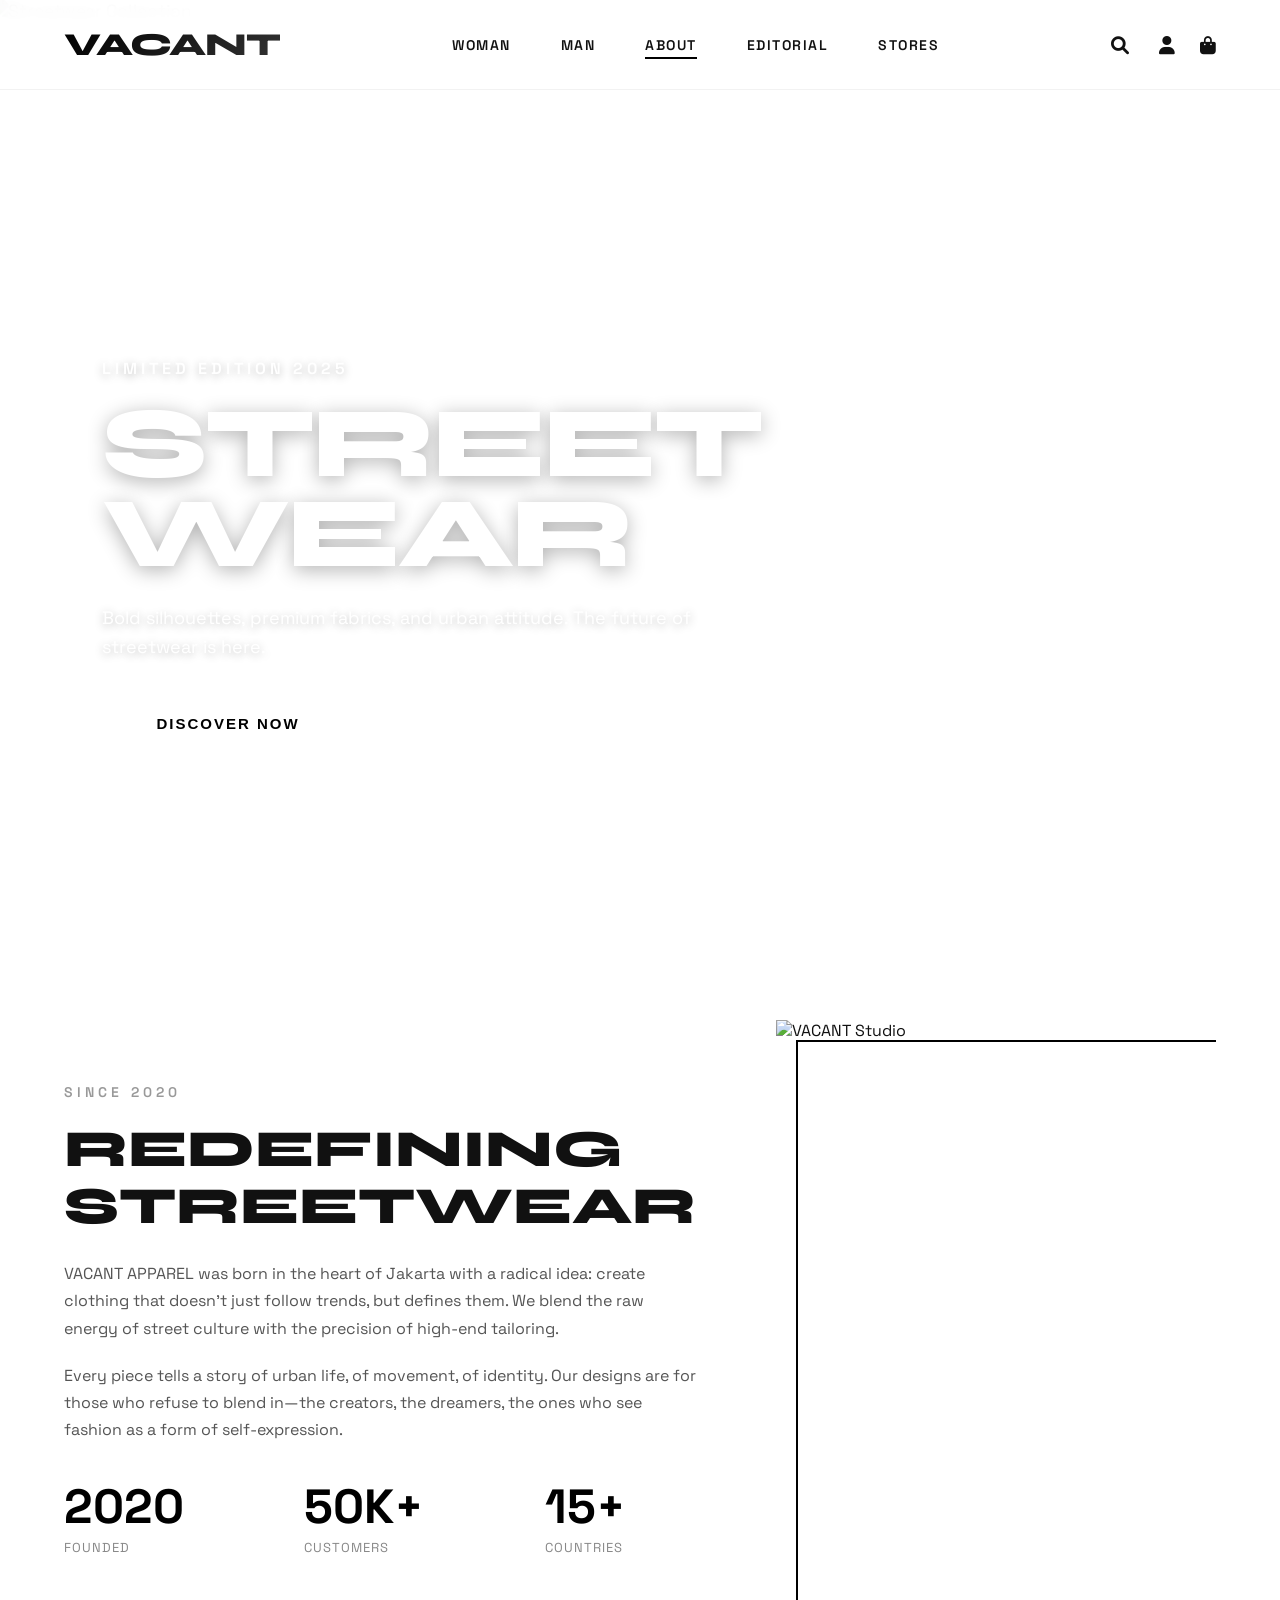
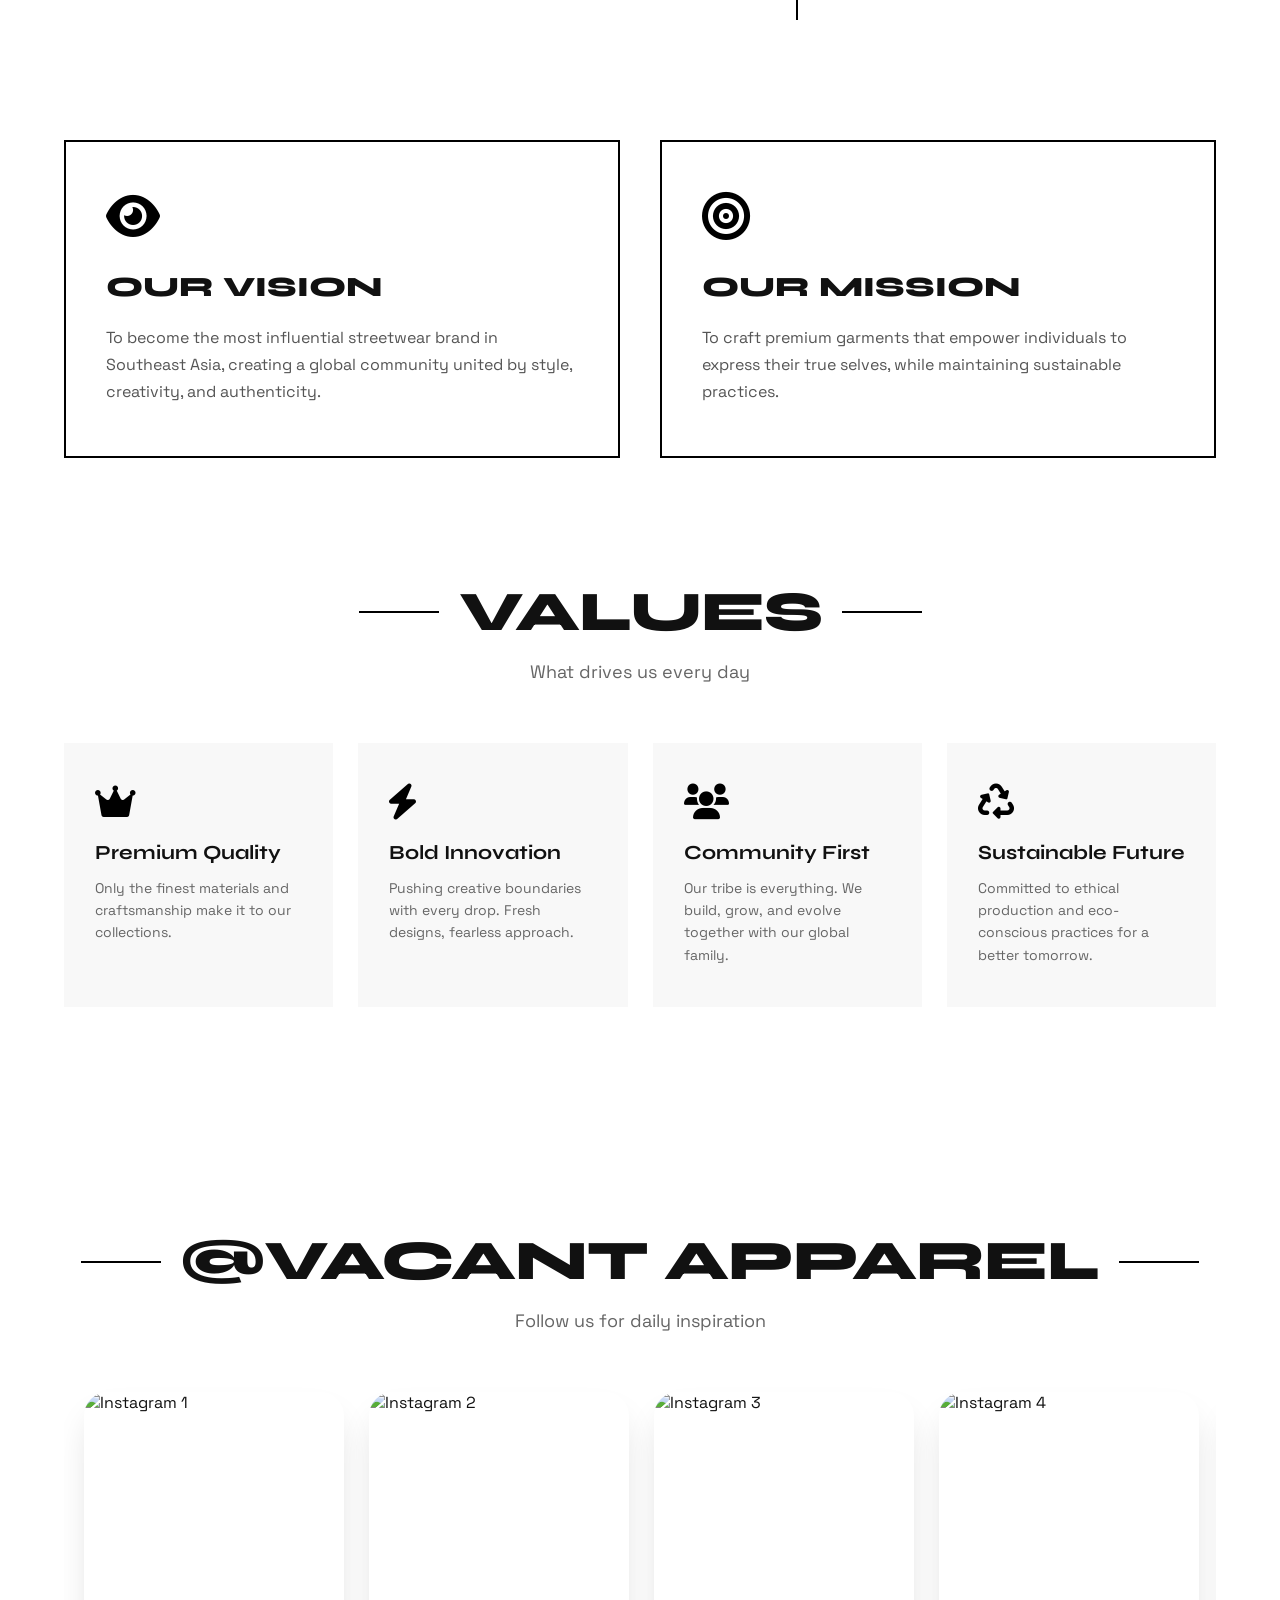
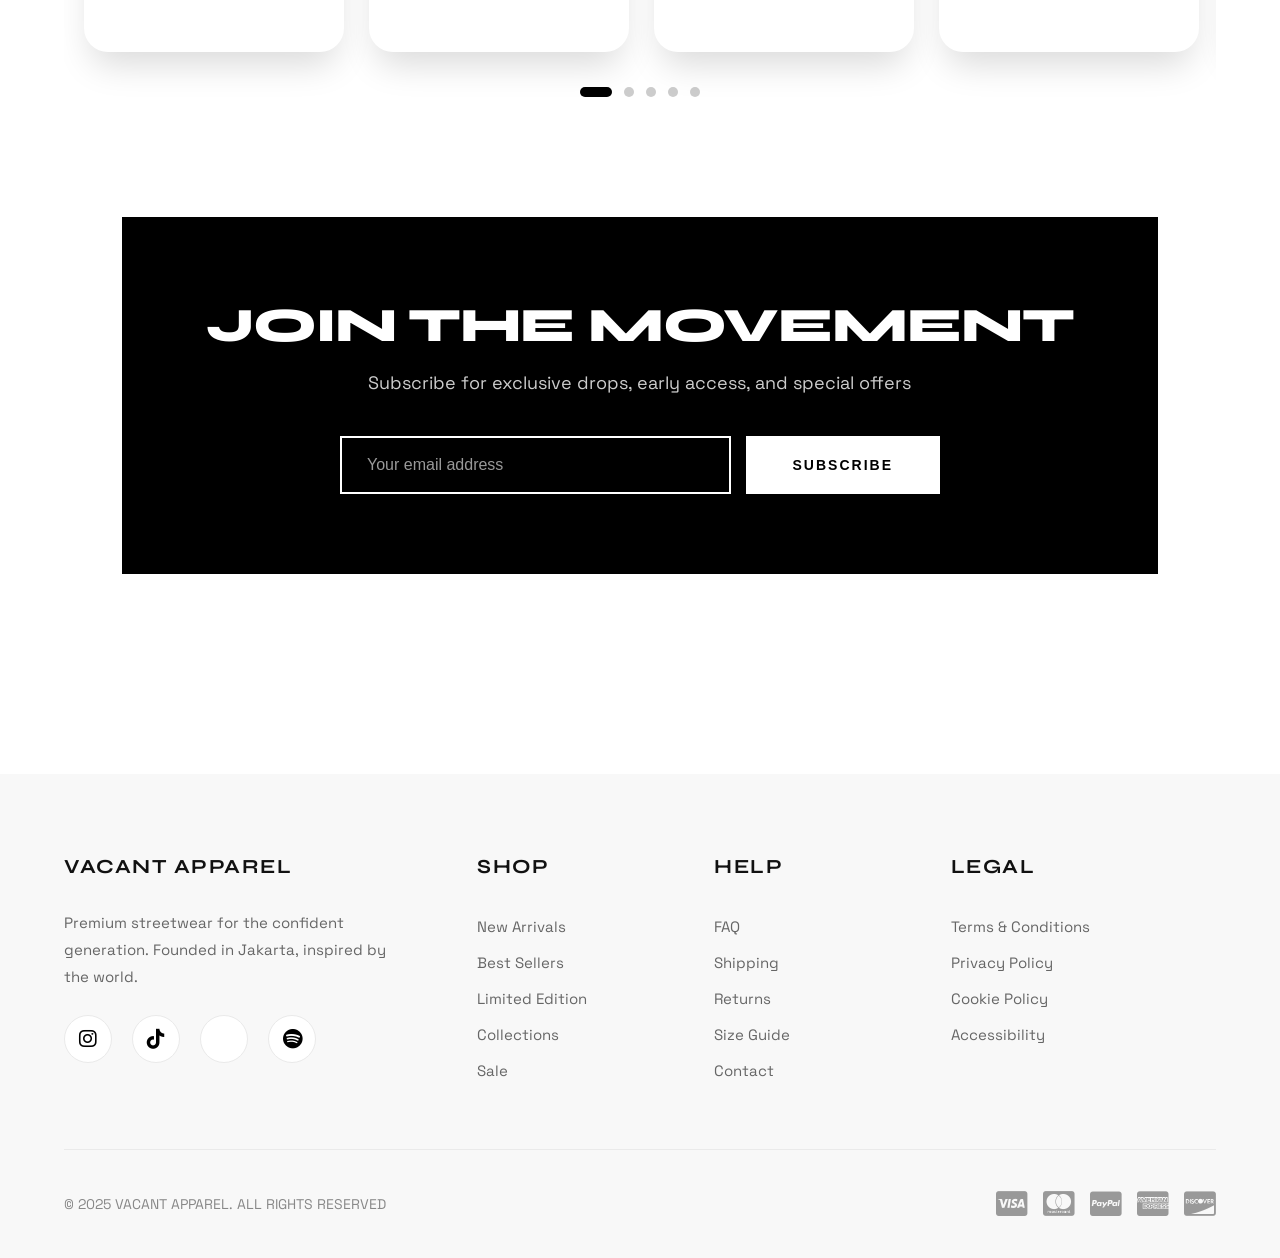
==== commit 8dc5bb24: "fix index 2" ====
--- a/index.html
+++ b/index.html
@@ -621,7 +621,7 @@
             margin: 0 auto;
         }
 
-        /* STORY - DIPERBAIKI */
+        /* STORY - DIPERBAIKI UNTUK MOBILE */
         .story-container {
             display: grid;
             grid-template-columns: 1fr 1fr;
@@ -657,16 +657,21 @@
             line-height: 1.7;
             margin-bottom: 20px;
             font-size: 16px;
+            word-wrap: break-word;
+            overflow-wrap: break-word;
+            hyphens: auto;
         }
 
         .story-highlight {
             display: flex;
             gap: 50px;
             margin-top: 40px;
+            flex-wrap: wrap;
         }
 
         .highlight-item {
             text-align: left;
+            flex: 1 1 auto;
         }
 
         .highlight-item .number {
@@ -759,6 +764,8 @@
             color: #555555;
             line-height: 1.7;
             font-size: 16px;
+            word-wrap: break-word;
+            overflow-wrap: break-word;
         }
 
         /* VALUES */
@@ -829,6 +836,8 @@
             font-size: 14px;
             line-height: 1.6;
             transition: 0.4s;
+            word-wrap: break-word;
+            overflow-wrap: break-word;
         }
 
         /* ===== MODERN INSTAGRAM FEED SLIDER ===== */
@@ -985,7 +994,7 @@
             background: #000000;
         }
 
-        /* NEWSLETTER - DIPERBAIKI */
+        /* NEWSLETTER - DIPERBAIKI UNTUK MOBILE */
         .newsletter-block {
             background: #000000;
             padding: 80px 40px;
@@ -1002,6 +1011,8 @@
             text-transform: uppercase;
             margin-bottom: 15px;
             letter-spacing: -1px;
+            word-wrap: break-word;
+            overflow-wrap: break-word;
         }
 
         .newsletter-block p {
@@ -1011,6 +1022,9 @@
             max-width: 600px;
             margin-left: auto;
             margin-right: auto;
+            word-wrap: break-word;
+            overflow-wrap: break-word;
+            line-height: 1.5;
         }
 
         .newsletter-form {
@@ -1085,6 +1099,8 @@
             line-height: 1.8;
             font-size: 15px;
             margin-bottom: 25px;
+            word-wrap: break-word;
+            overflow-wrap: break-word;
         }
 
         .footer-col a {
@@ -1153,7 +1169,7 @@
             color: #000000;
         }
 
-        /* RESPONSIVE */
+        /* RESPONSIVE UNTUK MOBILE - DIPERBAIKI AGAR TIDAK NABRAK */
         @media (max-width: 1200px) {
             .slider-content h1 {
                 font-size: 80px;
@@ -1287,28 +1303,53 @@
                 width: 60px;
             }
             
+            /* STORY CONTAINER DI MOBILE - TURUN KE BAWAH */
             .story-container,
             .vm-showcase {
                 grid-template-columns: 1fr;
-                gap: 50px;
+                gap: 40px;
+            }
+            
+            .story-text {
+                padding: 0 10px;
             }
             
             .story-text h3 {
-                font-size: 38px;
+                font-size: 32px;
+                margin-bottom: 20px;
+                line-height: 1.2;
+            }
+            
+            .story-text p {
+                font-size: 15px;
+                line-height: 1.6;
+                margin-bottom: 18px;
             }
             
             .story-image {
-                height: 400px;
+                height: 350px;
                 width: 100%;
+                margin-top: 20px;
             }
             
             .story-highlight {
-                gap: 30px;
-                flex-wrap: wrap;
+                gap: 25px;
+                margin-top: 30px;
+                justify-content: space-between;
+            }
+            
+            .highlight-item {
+                flex: 1;
+                min-width: 80px;
             }
             
             .highlight-item .number {
-                font-size: 42px;
+                font-size: 36px;
+            }
+            
+            .highlight-item .text {
+                font-size: 11px;
+                letter-spacing: 0.5px;
             }
             
             .values-grid,
@@ -1321,7 +1362,15 @@
             }
             
             .vm-block {
-                padding: 40px 30px;
+                padding: 35px 25px;
+            }
+            
+            .vm-block h3 {
+                font-size: 24px;
+            }
+            
+            .vm-block p {
+                font-size: 15px;
             }
             
             .section-header h2::before,
@@ -1330,36 +1379,53 @@
             }
             
             .section-header h2 {
-                font-size: 36px;
+                font-size: 32px;
+            }
+            
+            .section-header p {
+                font-size: 16px;
             }
             
             .about {
-                padding: 80px 5%;
-            }
-            
+                padding: 60px 5%;
+            }
+            
+            /* NEWSLETTER DI MOBILE - TURUN KE BAWAH DAN LEBIH KECIL */
             .newsletter-block {
-                padding: 60px 30px;
-                margin: 80px auto 60px;
+                padding: 50px 25px;
+                margin: 70px auto 50px;
+                width: 95%;
             }
             
             .newsletter-block h3 {
-                font-size: 36px;
+                font-size: 28px;
+                margin-bottom: 12px;
+                line-height: 1.2;
             }
             
             .newsletter-block p {
-                font-size: 16px;
+                font-size: 15px;
                 margin-bottom: 30px;
+                line-height: 1.5;
+                padding: 0 10px;
             }
             
             .newsletter-form {
                 flex-direction: column;
-                gap: 15px;
+                gap: 12px;
+                width: 100%;
             }
             
             .newsletter-form input,
             .newsletter-form button {
                 width: 100%;
-                padding: 16px 25px;
+                padding: 16px 20px;
+                font-size: 15px;
+            }
+            
+            .newsletter-form button {
+                white-space: normal;
+                padding: 16px 20px;
             }
             
             .footer-bottom {
@@ -1370,6 +1436,7 @@
             
             .payment-icons {
                 justify-content: center;
+                flex-wrap: wrap;
             }
             
             .payment-icons i {
@@ -1379,6 +1446,14 @@
             .insta-slide {
                 flex: 0 0 calc(50% - 12.5px);
                 min-width: auto;
+            }
+            
+            .footer-grid {
+                gap: 40px;
+            }
+            
+            .footer-col p {
+                font-size: 14px;
             }
         }
         
@@ -1388,32 +1463,74 @@
             }
             
             .story-image {
-                height: 350px;
+                height: 300px;
             }
             
             .story-text h3 {
+                font-size: 28px;
+            }
+            
+            .story-text p {
+                font-size: 14px;
+            }
+            
+            .story-highlight {
+                gap: 15px;
+            }
+            
+            .highlight-item .number {
                 font-size: 32px;
             }
             
+            .highlight-item .text {
+                font-size: 10px;
+            }
+            
             .vm-block {
-                padding: 30px 25px;
+                padding: 30px 20px;
+            }
+            
+            .vm-block h3 {
+                font-size: 22px;
             }
             
             .value-card {
-                padding: 35px 25px;
+                padding: 30px 20px;
+            }
+            
+            .value-card h4 {
+                font-size: 18px;
+            }
+            
+            .value-card p {
+                font-size: 13px;
             }
             
             .insta-slide {
                 flex: 0 0 100%;
             }
             
+            .newsletter-block {
+                padding: 40px 20px;
+            }
+            
             .newsletter-block h3 {
-                font-size: 28px;
+                font-size: 24px;
+            }
+            
+            .newsletter-block p {
+                font-size: 14px;
+                margin-bottom: 25px;
             }
             
             .newsletter-form input,
             .newsletter-form button {
-                padding: 14px 20px;
+                padding: 14px 18px;
+                font-size: 14px;
+            }
+            
+            .footer-col h4 {
+                font-size: 18px;
             }
         }
 
@@ -1423,15 +1540,31 @@
             }
             
             .story-image {
-                height: 300px;
+                height: 250px;
+            }
+            
+            .story-text h3 {
+                font-size: 24px;
             }
             
             .story-highlight {
-                gap: 20px;
+                gap: 10px;
             }
             
             .highlight-item .number {
-                font-size: 36px;
+                font-size: 28px;
+            }
+            
+            .highlight-item .text {
+                font-size: 9px;
+            }
+            
+            .newsletter-block h3 {
+                font-size: 22px;
+            }
+            
+            .newsletter-block p {
+                font-size: 13px;
             }
         }
     </style>
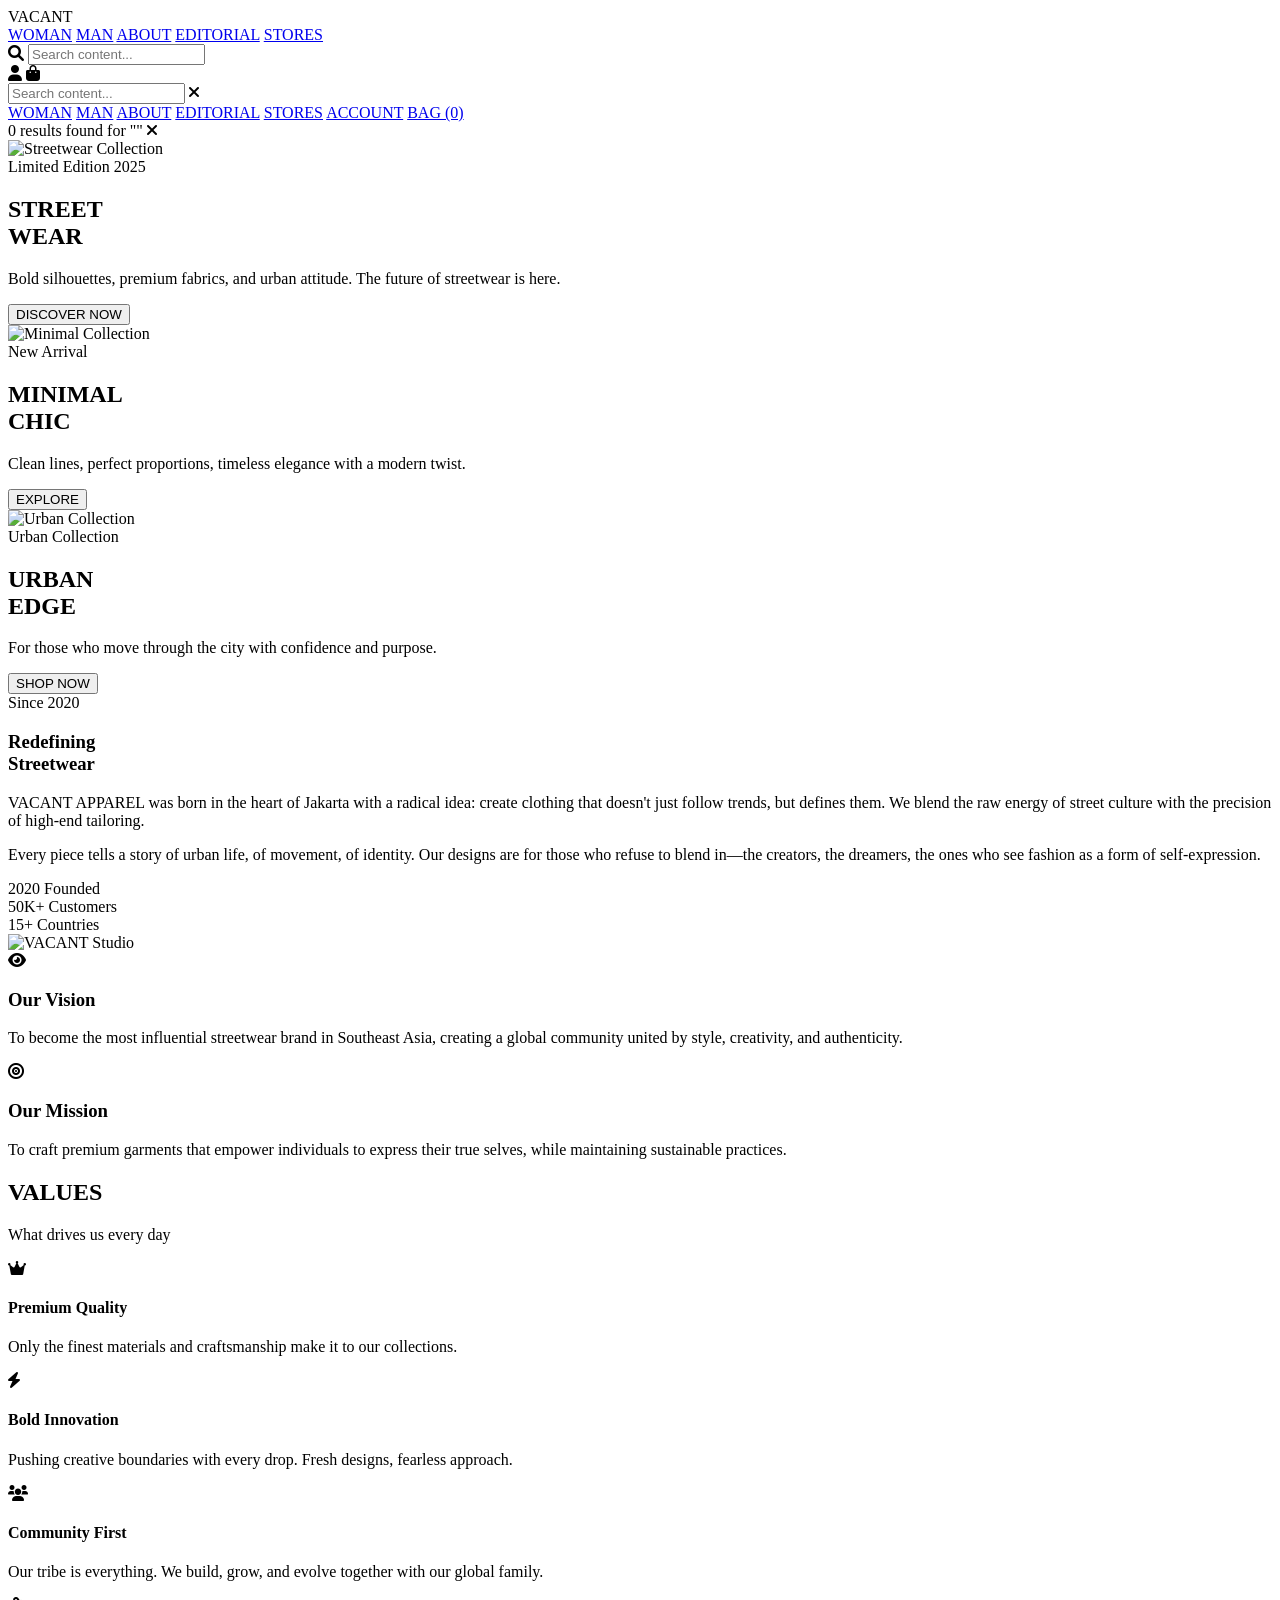
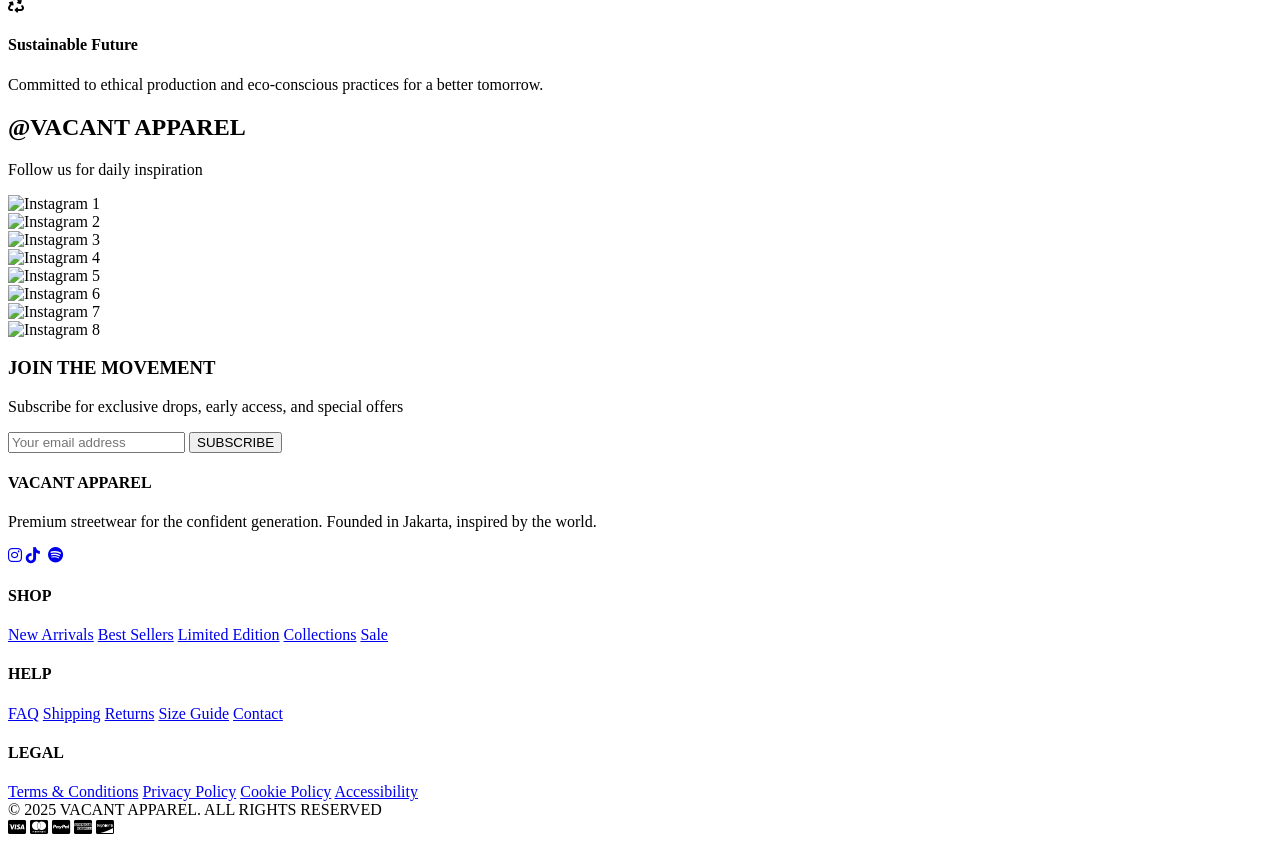
==== commit 132c4c94: "merapikan" ====
--- a/index.html
+++ b/index.html
@@ -6,1568 +6,7 @@
     <title>VACANT APPAREL | Beyond Fashion</title>
     <link href="https://fonts.googleapis.com/css2?family=Syne:wght@400;500;600;700;800&family=Space+Grotesk:wght@300;400;500;600;700&display=swap" rel="stylesheet">
     <link rel="stylesheet" href="https://cdnjs.cloudflare.com/ajax/libs/font-awesome/6.0.0/css/all.min.css">
-    <style>
-        * {
-            margin: 0;
-            padding: 0;
-            box-sizing: border-box;
-        }
-
-        html, body {
-            width: 100%;
-            min-height: 100%;
-            overflow-x: hidden;
-            -webkit-overflow-scrolling: touch;
-        }
-
-        body {
-            background: #ffffff;
-            color: #111111;
-            font-family: 'Space Grotesk', sans-serif;
-            position: relative;
-        }
-
-        h1, h2, h3, h4 {
-            font-family: 'Syne', sans-serif;
-            font-weight: 800;
-        }
-
-        /* PREMIUM NAVBAR */
-        header {
-            display: flex;
-            justify-content: space-between;
-            align-items: center;
-            padding: 25px 5%;
-            background: rgba(255, 255, 255, 0.97);
-            backdrop-filter: blur(10px);
-            position: fixed;
-            width: 100%;
-            top: 0;
-            z-index: 1000;
-            border-bottom: 1px solid rgba(0, 0, 0, 0.05);
-            transition: all 0.3s;
-        }
-
-        header.scrolled {
-            padding: 15px 5%;
-            background: rgba(255, 255, 255, 0.98);
-            box-shadow: 0 5px 20px rgba(0,0,0,0.05);
-        }
-
-        .logo {
-            font-size: 32px;
-            font-weight: 800;
-            letter-spacing: -1px;
-            background: linear-gradient(135deg, #000000 0%, #333333 100%);
-            -webkit-background-clip: text;
-            -webkit-text-fill-color: transparent;
-            font-family: 'Syne', sans-serif;
-        }
-
-        .nav-links {
-            display: flex;
-            gap: 50px;
-        }
-
-        .nav-links a {
-            color: #111111;
-            text-decoration: none;
-            font-weight: 600;
-            font-size: 14px;
-            letter-spacing: 1.5px;
-            text-transform: uppercase;
-            transition: 0.2s;
-            position: relative;
-        }
-
-        .nav-links a::after {
-            content: '';
-            position: absolute;
-            bottom: -5px;
-            left: 0;
-            width: 0;
-            height: 2px;
-            background: #000000;
-            transition: width 0.3s;
-        }
-
-        .nav-links a:hover::after,
-        .nav-links a.active::after {
-            width: 100%;
-        }
-
-        .nav-icons {
-            display: flex;
-            gap: 25px;
-            align-items: center;
-            position: relative;
-        }
-
-        .nav-icons i {
-            font-size: 18px;
-            color: #111111;
-            cursor: pointer;
-            transition: 0.2s;
-        }
-
-        .nav-icons i:hover {
-            transform: scale(1.1);
-        }
-
-        /* SEARCH BAR STYLES - DESKTOP (tanpa icon X) */
-        .search-container {
-            position: relative;
-            display: flex;
-            align-items: center;
-            margin-right: 5px;
-        }
-
-        .search-icon {
-            cursor: pointer;
-            transition: all 0.3s;
-            z-index: 102;
-        }
-
-        .search-box {
-            position: absolute;
-            top: 50%;
-            right: -10px;
-            transform: translateY(-50%);
-            width: 0;
-            opacity: 0;
-            visibility: hidden;
-            transition: all 0.4s cubic-bezier(0.4, 0, 0.2, 1);
-            background: #ffffff;
-            border: 1px solid #eaeaea;
-            border-radius: 40px;
-            padding: 12px 20px;
-            font-size: 14px;
-            font-family: 'Space Grotesk', sans-serif;
-            outline: none;
-            box-shadow: 0 5px 20px rgba(0,0,0,0.1);
-            z-index: 101;
-        }
-
-        .search-box.active {
-            width: 280px;
-            opacity: 1;
-            visibility: visible;
-            right: -20px;
-        }
-
-        .search-box::placeholder {
-            color: #999999;
-            letter-spacing: 0.5px;
-        }
-
-        .burger-menu {
-            display: none;
-            flex-direction: column;
-            gap: 6px;
-            cursor: pointer;
-            z-index: 1001;
-        }
-
-        .burger-menu span {
-            width: 30px;
-            height: 2px;
-            background: #000000;
-            transition: 0.3s;
-        }
-
-        .burger-menu.active span:nth-child(1) {
-            transform: rotate(45deg) translate(6px, 6px);
-        }
-
-        .burger-menu.active span:nth-child(2) {
-            opacity: 0;
-        }
-
-        .burger-menu.active span:nth-child(3) {
-            transform: rotate(-45deg) translate(6px, -6px);
-        }
-
-        .mobile-menu {
-            display: none;
-            position: fixed;
-            top: 0;
-            right: -100%;
-            width: 80%;
-            max-width: 400px;
-            height: 100vh;
-            background: #ffffff;
-            padding: 120px 40px 40px;
-            transition: right 0.4s cubic-bezier(0.4, 0, 0.2, 1);
-            z-index: 999;
-            box-shadow: -10px 0 30px rgba(0,0,0,0.1);
-            overflow-y: auto;
-            -webkit-overflow-scrolling: touch;
-        }
-
-        .mobile-menu.active {
-            right: 0;
-        }
-
-        .mobile-menu a {
-            display: block;
-            color: #111111;
-            text-decoration: none;
-            font-size: 22px;
-            font-weight: 600;
-            margin-bottom: 35px;
-            text-transform: uppercase;
-            letter-spacing: 1px;
-            transition: 0.2s;
-            font-family: 'Syne', sans-serif;
-        }
-
-        .mobile-menu a:hover,
-        .mobile-menu a.active {
-            color: #666666;
-            transform: translateX(10px);
-        }
-
-        /* MOBILE SEARCH (dengan icon X) */
-        .mobile-search-container {
-            margin-bottom: 30px;
-            position: relative;
-        }
-
-        .mobile-search-box {
-            width: 100%;
-            padding: 16px 45px 16px 20px;
-            border: 2px solid #eaeaea;
-            font-family: 'Space Grotesk', sans-serif;
-            font-size: 16px;
-            outline: none;
-            transition: border 0.3s;
-            border-radius: 40px;
-        }
-
-        .mobile-search-box:focus {
-            border-color: #000000;
-        }
-
-        .mobile-search-box::placeholder {
-            color: #999999;
-        }
-
-        .mobile-search-clear {
-            position: absolute;
-            right: 15px;
-            top: 50%;
-            transform: translateY(-50%);
-            cursor: pointer;
-            color: #999999;
-            font-size: 16px;
-            transition: color 0.3s;
-        }
-
-        .mobile-search-clear:hover {
-            color: #000000;
-        }
-
-        .overlay {
-            display: none;
-            position: fixed;
-            top: 0;
-            left: 0;
-            width: 100%;
-            height: 100vh;
-            background: rgba(0,0,0,0.5);
-            z-index: 998;
-            opacity: 0;
-            transition: opacity 0.3s;
-            pointer-events: none;
-        }
-
-        .overlay.active {
-            display: block;
-            opacity: 1;
-            pointer-events: all;
-        }
-
-        /* SEARCH RESULTS INFO */
-        .search-info {
-            display: none;
-            text-align: center;
-            margin: 20px 5%;
-            padding: 15px;
-            background: #f8f8f8;
-            border-radius: 50px;
-            font-size: 15px;
-            color: #666666;
-            z-index: 100;
-        }
-
-        .search-info.active {
-            display: block;
-        }
-
-        .search-info span {
-            font-weight: 700;
-            color: #000000;
-        }
-
-        .search-info i {
-            margin-left: 10px;
-            cursor: pointer;
-            color: #999999;
-            transition: color 0.3s;
-        }
-
-        .search-info i:hover {
-            color: #000000;
-        }
-
-        /* SEARCH HIGHLIGHT */
-        .search-highlight {
-            background-color: #fff3b0;
-            padding: 2px 0;
-            border-radius: 4px;
-            transition: background-color 0.3s;
-        }
-
-        /* HIDE ELEMENTS WHEN SEARCHING - Hanya teks container yang bisa dihide, gambar tetap muncul */
-        .text-container.search-hidden {
-            display: none !important;
-        }
-
-        /* FULL SCREEN SLIDER */
-        .hero {
-            position: relative;
-            height: 100vh;
-            width: 100%;
-            overflow: hidden;
-            margin-top: 0;
-        }
-
-        .slider-container {
-            height: 100%;
-            width: 100%;
-            position: relative;
-            touch-action: pan-y pinch-zoom;
-        }
-
-        .slider-wrapper {
-            display: flex;
-            height: 100%;
-            width: 100%;
-            transition: transform 0.5s cubic-bezier(0.25, 0.46, 0.45, 0.94);
-            cursor: grab;
-        }
-
-        .slider-wrapper:active {
-            cursor: grabbing;
-        }
-
-        .slider-item {
-            flex: 0 0 100%;
-            height: 100%;
-            position: relative;
-            overflow: hidden;
-        }
-
-        .slider-item img {
-            width: 100%;
-            height: 100%;
-            object-fit: cover;
-            filter: brightness(0.6);
-            transform: scale(1);
-            transition: transform 8s ease;
-        }
-
-        .slider-item.active img {
-            transform: scale(1.1);
-        }
-
-        .slider-content {
-            position: absolute;
-            bottom: 150px;
-            left: 8%;
-            color: #ffffff;
-            z-index: 10;
-            max-width: 800px;
-            pointer-events: none;
-        }
-
-        .slider-content .label {
-            font-size: 16px;
-            font-weight: 600;
-            text-transform: uppercase;
-            letter-spacing: 4px;
-            margin-bottom: 20px;
-            display: block;
-            opacity: 0;
-            transform: translateY(30px);
-            animation: slideUp 0.6s forwards;
-            animation-delay: 0.2s;
-            text-shadow: 0 2px 10px rgba(0,0,0,0.3);
-        }
-
-        .slider-content h1 {
-            font-size: 100px;
-            font-weight: 800;
-            text-transform: uppercase;
-            line-height: 0.9;
-            margin-bottom: 25px;
-            letter-spacing: -3px;
-            opacity: 0;
-            transform: translateY(30px);
-            animation: slideUp 0.6s forwards;
-            animation-delay: 0.4s;
-            text-shadow: 0 4px 20px rgba(0,0,0,0.3);
-        }
-
-        .slider-content p {
-            font-size: 18px;
-            font-weight: 400;
-            margin-bottom: 35px;
-            max-width: 600px;
-            opacity: 0;
-            transform: translateY(30px);
-            animation: slideUp 0.6s forwards;
-            animation-delay: 0.6s;
-            line-height: 1.6;
-            text-shadow: 0 2px 10px rgba(0,0,0,0.3);
-        }
-
-        .slider-btn {
-            background: #ffffff;
-            color: #000000;
-            border: none;
-            padding: 18px 54px;
-            font-size: 15px;
-            font-weight: 700;
-            text-transform: uppercase;
-            letter-spacing: 2px;
-            cursor: pointer;
-            transition: all 0.3s;
-            opacity: 0;
-            transform: translateY(30px);
-            animation: slideUp 0.6s forwards;
-            animation-delay: 0.8s;
-            border-radius: 0;
-            pointer-events: auto;
-            position: relative;
-            overflow: hidden;
-        }
-
-        .slider-btn::before {
-            content: '';
-            position: absolute;
-            top: 0;
-            left: -100%;
-            width: 100%;
-            height: 100%;
-            background: #000000;
-            transition: left 0.3s;
-            z-index: 0;
-        }
-
-        .slider-btn:hover::before {
-            left: 0;
-        }
-
-        .slider-btn span {
-            position: relative;
-            z-index: 1;
-            transition: color 0.3s;
-        }
-
-        .slider-btn:hover span {
-            color: #ffffff;
-        }
-
-        @keyframes slideUp {
-            to {
-                opacity: 1;
-                transform: translateY(0);
-            }
-        }
-
-        /* SLIDER CONTROLS */
-        .slider-controls {
-            position: absolute;
-            bottom: 50px;
-            left: 8%;
-            right: 8%;
-            display: flex;
-            justify-content: space-between;
-            align-items: center;
-            z-index: 100;
-            pointer-events: none;
-        }
-
-        .slider-arrows {
-            display: flex;
-            gap: 20px;
-            pointer-events: auto;
-        }
-
-        .slider-arrow {
-            width: 60px;
-            height: 60px;
-            background: rgba(255,255,255,0.15);
-            backdrop-filter: blur(10px);
-            border: 1px solid rgba(255,255,255,0.3);
-            border-radius: 50%;
-            display: flex;
-            align-items: center;
-            justify-content: center;
-            cursor: pointer;
-            transition: all 0.3s;
-            color: #ffffff;
-            font-size: 22px;
-        }
-
-        .slider-arrow:hover {
-            background: #ffffff;
-            color: #000000;
-            border-color: #ffffff;
-            transform: scale(1.1);
-        }
-
-        .slider-progress {
-            display: flex;
-            gap: 15px;
-            pointer-events: auto;
-        }
-
-        .progress-item {
-            width: 100px;
-            height: 4px;
-            background: rgba(255,255,255,0.3);
-            cursor: pointer;
-            position: relative;
-            overflow: hidden;
-            transition: 0.3s;
-        }
-
-        .progress-item:hover {
-            background: rgba(255,255,255,0.5);
-        }
-
-        .progress-item.active::before {
-            content: '';
-            position: absolute;
-            top: 0;
-            left: 0;
-            width: 100%;
-            height: 100%;
-            background: #ffffff;
-            animation: progress 5s linear forwards;
-        }
-
-        @keyframes progress {
-            from { width: 0; }
-            to { width: 100%; }
-        }
-
-        .slider-counter {
-            color: #ffffff;
-            font-size: 16px;
-            font-weight: 600;
-            letter-spacing: 2px;
-            pointer-events: auto;
-        }
-
-        /* SECTION TITLE */
-        .section-header {
-            text-align: center;
-            margin: 100px 0 60px;
-            padding: 0 5%;
-        }
-
-        .section-header h2 {
-            font-size: 56px;
-            font-weight: 800;
-            text-transform: uppercase;
-            letter-spacing: -1px;
-            margin-bottom: 15px;
-            position: relative;
-            display: inline-block;
-        }
-
-        .section-header h2::before,
-        .section-header h2::after {
-            content: '';
-            position: absolute;
-            top: 50%;
-            width: 80px;
-            height: 2px;
-            background: #000000;
-        }
-
-        .section-header h2::before {
-            left: -100px;
-        }
-
-        .section-header h2::after {
-            right: -100px;
-        }
-
-        .section-header p {
-            color: #666666;
-            font-size: 18px;
-            max-width: 600px;
-            margin: 0 auto;
-        }
-
-        /* ABOUT SECTION */
-        .about {
-            padding: 120px 5%;
-            max-width: 1400px;
-            margin: 0 auto;
-        }
-
-        /* STORY - DIPERBAIKI UNTUK MOBILE */
-        .story-container {
-            display: grid;
-            grid-template-columns: 1fr 1fr;
-            gap: 80px;
-            margin-bottom: 120px;
-            align-items: center;
-        }
-
-        .story-text {
-            width: 100%;
-        }
-
-        .story-text .tag {
-            font-size: 14px;
-            font-weight: 600;
-            text-transform: uppercase;
-            letter-spacing: 4px;
-            color: #999999;
-            margin-bottom: 20px;
-            display: block;
-        }
-
-        .story-text h3 {
-            font-size: 52px;
-            font-weight: 800;
-            line-height: 1.1;
-            margin-bottom: 25px;
-            text-transform: uppercase;
-        }
-
-        .story-text p {
-            color: #555555;
-            line-height: 1.7;
-            margin-bottom: 20px;
-            font-size: 16px;
-            word-wrap: break-word;
-            overflow-wrap: break-word;
-            hyphens: auto;
-        }
-
-        .story-highlight {
-            display: flex;
-            gap: 50px;
-            margin-top: 40px;
-            flex-wrap: wrap;
-        }
-
-        .highlight-item {
-            text-align: left;
-            flex: 1 1 auto;
-        }
-
-        .highlight-item .number {
-            font-size: 48px;
-            font-weight: 800;
-            color: #000000;
-            display: block;
-            line-height: 1;
-            margin-bottom: 5px;
-        }
-
-        .highlight-item .text {
-            font-size: 13px;
-            color: #888888;
-            text-transform: uppercase;
-            letter-spacing: 1px;
-        }
-
-        .story-image {
-            position: relative;
-            height: 600px;
-            overflow: hidden;
-        }
-
-        .story-image img {
-            width: 100%;
-            height: 100%;
-            object-fit: cover;
-            transition: transform 0.8s;
-        }
-
-        .story-image:hover img {
-            transform: scale(1.05);
-        }
-
-        .story-image::after {
-            content: '';
-            position: absolute;
-            top: 20px;
-            left: 20px;
-            width: 100%;
-            height: 100%;
-            border: 2px solid #000000;
-            z-index: -1;
-        }
-
-        /* Text containers yang bisa di-hide */
-        .text-container {
-            transition: opacity 0.3s;
-        }
-
-        /* VISION MISSION */
-        .vm-showcase {
-            display: grid;
-            grid-template-columns: 1fr 1fr;
-            gap: 40px;
-            margin-bottom: 120px;
-        }
-
-        .vm-block {
-            background: #ffffff;
-            border: 2px solid #000000;
-            padding: 50px 40px;
-            transition: all 0.4s;
-            position: relative;
-        }
-
-        .vm-block:hover {
-            transform: translateY(-10px);
-            box-shadow: 20px 20px 0 rgba(0,0,0,0.1);
-        }
-
-        .vm-icon {
-            margin-bottom: 30px;
-        }
-
-        .vm-icon i {
-            font-size: 48px;
-            color: #000000;
-        }
-
-        .vm-block h3 {
-            font-size: 28px;
-            font-weight: 800;
-            margin-bottom: 20px;
-            text-transform: uppercase;
-        }
-
-        .vm-block p {
-            color: #555555;
-            line-height: 1.7;
-            font-size: 16px;
-            word-wrap: break-word;
-            overflow-wrap: break-word;
-        }
-
-        /* VALUES */
-        .values-grid {
-            display: grid;
-            grid-template-columns: repeat(4, 1fr);
-            gap: 25px;
-            margin-bottom: 120px;
-        }
-
-        .value-card {
-            background: #f8f8f8;
-            padding: 40px 30px;
-            transition: all 0.4s;
-            position: relative;
-            overflow: hidden;
-            border: 1px solid transparent;
-        }
-
-        .value-card::before {
-            content: '';
-            position: absolute;
-            top: 0;
-            left: 0;
-            width: 100%;
-            height: 100%;
-            background: #000000;
-            transform: translateY(100%);
-            transition: transform 0.4s;
-            z-index: 0;
-        }
-
-        .value-card:hover::before {
-            transform: translateY(0);
-        }
-
-        .value-card:hover .value-icon i,
-        .value-card:hover h4,
-        .value-card:hover p {
-            color: #ffffff;
-            position: relative;
-            z-index: 1;
-        }
-
-        .value-card:hover {
-            border-color: #000000;
-        }
-
-        .value-icon {
-            margin-bottom: 20px;
-        }
-
-        .value-icon i {
-            font-size: 36px;
-            color: #000000;
-            transition: 0.4s;
-        }
-
-        .value-card h4 {
-            font-size: 20px;
-            font-weight: 700;
-            margin-bottom: 12px;
-            transition: 0.4s;
-        }
-
-        .value-card p {
-            color: #666666;
-            font-size: 14px;
-            line-height: 1.6;
-            transition: 0.4s;
-            word-wrap: break-word;
-            overflow-wrap: break-word;
-        }
-
-        /* ===== MODERN INSTAGRAM FEED SLIDER ===== */
-        .instagram-feed {
-            margin-bottom: 120px;
-            width: 100%;
-            overflow: hidden;
-        }
-
-        .insta-slider-container {
-            position: relative;
-            width: 100%;
-            padding: 0 20px;
-            margin: 40px 0 30px;
-        }
-
-        .insta-slider-wrapper {
-            display: flex;
-            gap: 25px;
-            transition: transform 0.6s cubic-bezier(0.25, 0.1, 0.15, 1);
-            cursor: grab;
-            scroll-behavior: smooth;
-        }
-
-        .insta-slider-wrapper:active {
-            cursor: grabbing;
-        }
-
-        .insta-slide {
-            flex: 0 0 calc(25% - 18.75px);
-            min-width: 260px;
-            aspect-ratio: 1;
-            position: relative;
-            border-radius: 24px;
-            overflow: hidden;
-            box-shadow: 0 20px 35px -8px rgba(0,0,0,0.15);
-            transition: all 0.4s ease;
-        }
-
-        .insta-slide:hover {
-            transform: translateY(-10px) scale(1.02);
-            box-shadow: 0 30px 45px -10px rgba(0,0,0,0.25);
-        }
-
-        .insta-slide img {
-            width: 100%;
-            height: 100%;
-            object-fit: cover;
-            transition: transform 0.8s;
-        }
-
-        .insta-slide:hover img {
-            transform: scale(1.1);
-        }
-
-        .insta-slide::after {
-            content: '\f16d';
-            font-family: 'Font Awesome 6 Brands';
-            position: absolute;
-            top: 50%;
-            left: 50%;
-            transform: translate(-50%, -50%) scale(0.5);
-            color: #ffffff;
-            font-size: 42px;
-            opacity: 0;
-            transition: all 0.4s cubic-bezier(0.34, 1.56, 0.64, 1);
-            z-index: 3;
-            text-shadow: 0 4px 15px rgba(0,0,0,0.3);
-            pointer-events: none;
-        }
-
-        .insta-slide:hover::after {
-            opacity: 1;
-            transform: translate(-50%, -50%) scale(1);
-        }
-
-        .insta-slide::before {
-            content: '';
-            position: absolute;
-            top: 0;
-            left: 0;
-            width: 100%;
-            height: 100%;
-            background: linear-gradient(145deg, rgba(0,0,0,0.2), rgba(0,0,0,0.5));
-            opacity: 0;
-            transition: opacity 0.4s;
-            z-index: 2;
-            pointer-events: none;
-        }
-
-        .insta-slide:hover::before {
-            opacity: 1;
-        }
-
-        /* slider arrows */
-        .insta-arrow {
-            position: absolute;
-            top: 50%;
-            transform: translateY(-50%);
-            width: 52px;
-            height: 52px;
-            background: #ffffff;
-            border: 1px solid #eaeaea;
-            border-radius: 50%;
-            display: flex;
-            align-items: center;
-            justify-content: center;
-            cursor: pointer;
-            transition: all 0.3s;
-            color: #111111;
-            font-size: 20px;
-            box-shadow: 0 10px 25px rgba(0,0,0,0.1);
-            z-index: 10;
-            opacity: 0.9;
-        }
-
-        .insta-arrow:hover {
-            background: #000000;
-            color: #ffffff;
-            border-color: #000000;
-            transform: translateY(-50%) scale(1.1);
-            opacity: 1;
-        }
-
-        .insta-arrow.left {
-            left: 0;
-        }
-
-        .insta-arrow.right {
-            right: 0;
-        }
-
-        /* dots */
-        .insta-dots {
-            display: flex;
-            justify-content: center;
-            gap: 12px;
-            margin-top: 35px;
-        }
-
-        .insta-dot {
-            width: 10px;
-            height: 10px;
-            border-radius: 10px;
-            background: #ccc;
-            border: none;
-            cursor: pointer;
-            transition: all 0.3s;
-            padding: 0;
-        }
-
-        .insta-dot.active {
-            width: 32px;
-            background: #000000;
-        }
-
-        /* NEWSLETTER - DIPERBAIKI UNTUK MOBILE */
-        .newsletter-block {
-            background: #000000;
-            padding: 80px 40px;
-            text-align: center;
-            color: #ffffff;
-            margin: 100px auto 80px;
-            max-width: 1200px;
-            width: 90%;
-        }
-
-        .newsletter-block h3 {
-            font-size: 48px;
-            font-weight: 800;
-            text-transform: uppercase;
-            margin-bottom: 15px;
-            letter-spacing: -1px;
-            word-wrap: break-word;
-            overflow-wrap: break-word;
-        }
-
-        .newsletter-block p {
-            color: #cccccc;
-            margin-bottom: 40px;
-            font-size: 18px;
-            max-width: 600px;
-            margin-left: auto;
-            margin-right: auto;
-            word-wrap: break-word;
-            overflow-wrap: break-word;
-            line-height: 1.5;
-        }
-
-        .newsletter-form {
-            display: flex;
-            max-width: 600px;
-            margin: 0 auto;
-            gap: 15px;
-        }
-
-        .newsletter-form input {
-            flex: 1;
-            padding: 18px 25px;
-            background: transparent;
-            border: 2px solid #ffffff;
-            color: #ffffff;
-            font-size: 16px;
-            outline: none;
-            border-radius: 0;
-        }
-
-        .newsletter-form input::placeholder {
-            color: #999999;
-        }
-
-        .newsletter-form button {
-            padding: 18px 45px;
-            background: #ffffff;
-            color: #000000;
-            border: none;
-            font-weight: 700;
-            text-transform: uppercase;
-            letter-spacing: 2px;
-            cursor: pointer;
-            transition: 0.3s;
-            border: 2px solid #ffffff;
-            font-size: 14px;
-            white-space: nowrap;
-        }
-
-        .newsletter-form button:hover {
-            background: transparent;
-            color: #ffffff;
-        }
-
-        /* FOOTER */
-        footer {
-            background: #f8f8f8;
-            padding: 80px 5% 40px;
-        }
-
-        .footer-grid {
-            display: grid;
-            grid-template-columns: 2fr 1fr 1fr 1.5fr;
-            gap: 60px;
-            margin-bottom: 60px;
-        }
-
-        .footer-col:first-child {
-            max-width: 350px;
-        }
-
-        .footer-col h4 {
-            font-size: 20px;
-            font-weight: 700;
-            text-transform: uppercase;
-            margin-bottom: 30px;
-            letter-spacing: 1.5px;
-        }
-
-        .footer-col p {
-            color: #666666;
-            line-height: 1.8;
-            font-size: 15px;
-            margin-bottom: 25px;
-            word-wrap: break-word;
-            overflow-wrap: break-word;
-        }
-
-        .footer-col a {
-            color: #666666;
-            text-decoration: none;
-            display: block;
-            font-size: 15px;
-            line-height: 2.4;
-            transition: 0.2s;
-        }
-
-        .footer-col a:hover {
-            color: #000000;
-            transform: translateX(8px);
-        }
-
-        .social-wrap {
-            display: flex;
-            gap: 20px;
-            margin-top: 25px;
-        }
-
-        .social-wrap a {
-            width: 48px;
-            height: 48px;
-            background: #ffffff;
-            border-radius: 50%;
-            display: flex;
-            align-items: center;
-            justify-content: center;
-            color: #000000;
-            font-size: 20px;
-            transition: all 0.3s;
-            border: 1px solid #eaeaea;
-            transform: none;
-        }
-
-        .social-wrap a:hover {
-            background: #000000;
-            color: #ffffff;
-            transform: translateY(-8px);
-        }
-
-        .footer-bottom {
-            display: flex;
-            justify-content: space-between;
-            align-items: center;
-            padding-top: 40px;
-            border-top: 1px solid #eaeaea;
-            color: #888888;
-            font-size: 14px;
-        }
-
-        .payment-icons {
-            display: flex;
-            gap: 15px;
-        }
-
-        .payment-icons i {
-            font-size: 28px;
-            color: #999999;
-            transition: 0.2s;
-        }
-
-        .payment-icons i:hover {
-            color: #000000;
-        }
-
-        /* RESPONSIVE UNTUK MOBILE - DIPERBAIKI AGAR TIDAK NABRAK */
-        @media (max-width: 1200px) {
-            .slider-content h1 {
-                font-size: 80px;
-            }
-            
-            .values-grid {
-                grid-template-columns: repeat(2, 1fr);
-            }
-            
-            .story-container {
-                gap: 60px;
-            }
-            
-            .story-text h3 {
-                font-size: 46px;
-            }
-        }
-
-        @media (max-width: 1024px) {
-            .nav-links {
-                display: none;
-            }
-            
-            .burger-menu {
-                display: flex;
-            }
-            
-            .mobile-menu {
-                display: block;
-            }
-            
-            .section-header h2 {
-                font-size: 42px;
-            }
-            
-            .section-header h2::before,
-            .section-header h2::after {
-                width: 40px;
-            }
-            
-            .slider-content h1 {
-                font-size: 60px;
-            }
-            
-            .footer-grid {
-                grid-template-columns: repeat(2, 1fr);
-            }
-            
-            .search-box.active {
-                width: 220px;
-            }
-            
-            .story-container {
-                gap: 50px;
-            }
-            
-            .story-text h3 {
-                font-size: 42px;
-            }
-            
-            .story-image {
-                height: 500px;
-            }
-        }
-
-        @media (max-width: 768px) {
-            /* Fix untuk iPhone scrolling */
-            html, body {
-                height: auto;
-                min-height: 100%;
-                overflow-y: auto;
-                -webkit-overflow-scrolling: touch;
-                position: relative;
-            }
-            
-            .nav-icons {
-                display: none;
-            }
-            
-            .search-box,
-            .search-icon {
-                display: none;
-            }
-            
-            .hero {
-                height: 100vh;
-                min-height: 600px;
-                max-height: 100vh;
-                width: 100vw;
-                position: relative;
-                left: 0;
-                right: 0;
-            }
-            
-            .slider-content {
-                bottom: 120px;
-                left: 5%;
-                right: 5%;
-                width: 90%;
-            }
-            
-            .slider-content h1 {
-                font-size: 48px;
-                letter-spacing: -2px;
-            }
-            
-            .slider-content p {
-                font-size: 16px;
-            }
-            
-            .slider-btn {
-                padding: 14px 40px;
-                font-size: 14px;
-            }
-            
-            .slider-controls {
-                bottom: 30px;
-                left: 5%;
-                right: 5%;
-                flex-wrap: wrap;
-                gap: 20px;
-            }
-            
-            .slider-arrow {
-                width: 44px;
-                height: 44px;
-                font-size: 18px;
-            }
-            
-            .progress-item {
-                width: 60px;
-            }
-            
-            /* STORY CONTAINER DI MOBILE - TURUN KE BAWAH */
-            .story-container,
-            .vm-showcase {
-                grid-template-columns: 1fr;
-                gap: 40px;
-            }
-            
-            .story-text {
-                padding: 0 10px;
-            }
-            
-            .story-text h3 {
-                font-size: 32px;
-                margin-bottom: 20px;
-                line-height: 1.2;
-            }
-            
-            .story-text p {
-                font-size: 15px;
-                line-height: 1.6;
-                margin-bottom: 18px;
-            }
-            
-            .story-image {
-                height: 350px;
-                width: 100%;
-                margin-top: 20px;
-            }
-            
-            .story-highlight {
-                gap: 25px;
-                margin-top: 30px;
-                justify-content: space-between;
-            }
-            
-            .highlight-item {
-                flex: 1;
-                min-width: 80px;
-            }
-            
-            .highlight-item .number {
-                font-size: 36px;
-            }
-            
-            .highlight-item .text {
-                font-size: 11px;
-                letter-spacing: 0.5px;
-            }
-            
-            .values-grid,
-            .footer-grid {
-                grid-template-columns: 1fr;
-            }
-            
-            .values-grid {
-                gap: 20px;
-            }
-            
-            .vm-block {
-                padding: 35px 25px;
-            }
-            
-            .vm-block h3 {
-                font-size: 24px;
-            }
-            
-            .vm-block p {
-                font-size: 15px;
-            }
-            
-            .section-header h2::before,
-            .section-header h2::after {
-                display: none;
-            }
-            
-            .section-header h2 {
-                font-size: 32px;
-            }
-            
-            .section-header p {
-                font-size: 16px;
-            }
-            
-            .about {
-                padding: 60px 5%;
-            }
-            
-            /* NEWSLETTER DI MOBILE - TURUN KE BAWAH DAN LEBIH KECIL */
-            .newsletter-block {
-                padding: 50px 25px;
-                margin: 70px auto 50px;
-                width: 95%;
-            }
-            
-            .newsletter-block h3 {
-                font-size: 28px;
-                margin-bottom: 12px;
-                line-height: 1.2;
-            }
-            
-            .newsletter-block p {
-                font-size: 15px;
-                margin-bottom: 30px;
-                line-height: 1.5;
-                padding: 0 10px;
-            }
-            
-            .newsletter-form {
-                flex-direction: column;
-                gap: 12px;
-                width: 100%;
-            }
-            
-            .newsletter-form input,
-            .newsletter-form button {
-                width: 100%;
-                padding: 16px 20px;
-                font-size: 15px;
-            }
-            
-            .newsletter-form button {
-                white-space: normal;
-                padding: 16px 20px;
-            }
-            
-            .footer-bottom {
-                flex-direction: column;
-                gap: 20px;
-                text-align: center;
-            }
-            
-            .payment-icons {
-                justify-content: center;
-                flex-wrap: wrap;
-            }
-            
-            .payment-icons i {
-                font-size: 26px;
-            }
-            
-            .insta-slide {
-                flex: 0 0 calc(50% - 12.5px);
-                min-width: auto;
-            }
-            
-            .footer-grid {
-                gap: 40px;
-            }
-            
-            .footer-col p {
-                font-size: 14px;
-            }
-        }
-        
-        @media (max-width: 480px) {
-            .slider-content h1 {
-                font-size: 42px;
-            }
-            
-            .story-image {
-                height: 300px;
-            }
-            
-            .story-text h3 {
-                font-size: 28px;
-            }
-            
-            .story-text p {
-                font-size: 14px;
-            }
-            
-            .story-highlight {
-                gap: 15px;
-            }
-            
-            .highlight-item .number {
-                font-size: 32px;
-            }
-            
-            .highlight-item .text {
-                font-size: 10px;
-            }
-            
-            .vm-block {
-                padding: 30px 20px;
-            }
-            
-            .vm-block h3 {
-                font-size: 22px;
-            }
-            
-            .value-card {
-                padding: 30px 20px;
-            }
-            
-            .value-card h4 {
-                font-size: 18px;
-            }
-            
-            .value-card p {
-                font-size: 13px;
-            }
-            
-            .insta-slide {
-                flex: 0 0 100%;
-            }
-            
-            .newsletter-block {
-                padding: 40px 20px;
-            }
-            
-            .newsletter-block h3 {
-                font-size: 24px;
-            }
-            
-            .newsletter-block p {
-                font-size: 14px;
-                margin-bottom: 25px;
-            }
-            
-            .newsletter-form input,
-            .newsletter-form button {
-                padding: 14px 18px;
-                font-size: 14px;
-            }
-            
-            .footer-col h4 {
-                font-size: 18px;
-            }
-        }
-
-        @media (max-width: 360px) {
-            .slider-content h1 {
-                font-size: 36px;
-            }
-            
-            .story-image {
-                height: 250px;
-            }
-            
-            .story-text h3 {
-                font-size: 24px;
-            }
-            
-            .story-highlight {
-                gap: 10px;
-            }
-            
-            .highlight-item .number {
-                font-size: 28px;
-            }
-            
-            .highlight-item .text {
-                font-size: 9px;
-            }
-            
-            .newsletter-block h3 {
-                font-size: 22px;
-            }
-            
-            .newsletter-block p {
-                font-size: 13px;
-            }
-        }
-    </style>
+    <link rel="stylesheet" href="/ASSETS/STYLES/index.css">
 </head>
 <body>
     <!-- NAVBAR -->
@@ -1619,7 +58,7 @@
         <i class="fas fa-times" onclick="clearSearch()"></i>
     </div>
 
-    <!-- FULL SCREEN SLIDER WITH DRAG -->
+    <!-- FULL SCREEN SLIDER WITH DRAG - TANPA ARROW & COUNTER -->
     <section class="hero" id="heroSection">
         <div class="slider-container" id="sliderContainer">
             <div class="slider-wrapper" id="sliderWrapper">
@@ -1655,25 +94,12 @@
             </div>
         </div>
 
-        <!-- SLIDER CONTROLS -->
+        <!-- SLIDER CONTROLS - HANYA PROGRESS BAR -->
         <div class="slider-controls">
-            <div class="slider-arrows">
-                <div class="slider-arrow" onclick="prevSlide()">
-                    <i class="fas fa-chevron-left"></i>
-                </div>
-                <div class="slider-arrow" onclick="nextSlide()">
-                    <i class="fas fa-chevron-right"></i>
-                </div>
-            </div>
-            
             <div class="slider-progress">
                 <div class="progress-item active" onclick="goToSlide(0)"></div>
                 <div class="progress-item" onclick="goToSlide(1)"></div>
                 <div class="progress-item" onclick="goToSlide(2)"></div>
-            </div>
-
-            <div class="slider-counter">
-                <span id="currentSlide">01</span> / <span id="totalSlides">03</span>
             </div>
         </div>
     </section>
@@ -1870,540 +296,6 @@
             </div>
         </div>
     </footer>
-
-    <script>
-        // Navbar scroll effect
-        window.addEventListener('scroll', function() {
-            const header = document.getElementById('header');
-            if (window.scrollY > 50) {
-                header.classList.add('scrolled');
-            } else {
-                header.classList.remove('scrolled');
-            }
-        });
-
-        // Mobile menu toggle
-        function toggleMenu() {
-            const mobileMenu = document.getElementById('mobileMenu');
-            const overlay = document.getElementById('overlay');
-            const burger = document.querySelector('.burger-menu');
-            
-            mobileMenu.classList.toggle('active');
-            overlay.classList.toggle('active');
-            burger.classList.toggle('active');
-            
-            // Prevent body scroll when menu is open
-            if (mobileMenu.classList.contains('active')) {
-                document.body.style.overflow = 'hidden';
-                document.documentElement.style.overflow = 'hidden';
-            } else {
-                document.body.style.overflow = '';
-                document.documentElement.style.overflow = '';
-            }
-        }
-
-        // ===== SEARCH FUNCTIONALITY =====
-        let currentSearchQuery = '';
-
-        function toggleSearch() {
-            const searchBox = document.getElementById('desktopSearch');
-            searchBox.classList.toggle('active');
-            if (searchBox.classList.contains('active')) {
-                searchBox.focus();
-            } else {
-                searchBox.value = '';
-                handleSearch('');
-            }
-        }
-
-        function handleSearchBlur() {
-            const searchBox = document.getElementById('desktopSearch');
-            setTimeout(() => {
-                if (!searchBox.classList.contains('active')) return;
-                if (searchBox.value === '') {
-                    searchBox.classList.remove('active');
-                }
-            }, 200);
-        }
-
-        function clearSearch() {
-            const desktopSearch = document.getElementById('desktopSearch');
-            const mobileSearch = document.getElementById('mobileSearch');
-            
-            desktopSearch.value = '';
-            desktopSearch.classList.remove('active');
-            
-            if (mobileSearch) {
-                mobileSearch.value = '';
-            }
-            
-            handleSearch('');
-        }
-
-        function clearMobileSearch() {
-            const mobileSearch = document.getElementById('mobileSearch');
-            mobileSearch.value = '';
-            handleSearch('');
-        }
-
-        function handleSearch(query) {
-            currentSearchQuery = query.toLowerCase().trim();
-            
-            // Sync search boxes
-            const desktopSearch = document.getElementById('desktopSearch');
-            const mobileSearch = document.getElementById('mobileSearch');
-            
-            if (desktopSearch.value !== query) {
-                desktopSearch.value = query;
-            }
-            if (mobileSearch && mobileSearch.value !== query) {
-                mobileSearch.value = query;
-            }
-            
-            // Get all text containers
-            const textContainers = document.querySelectorAll('.text-container');
-            
-            if (currentSearchQuery === '') {
-                // Remove all highlights and show all text containers
-                removeHighlights();
-                textContainers.forEach(container => {
-                    container.classList.remove('search-hidden');
-                });
-                document.getElementById('searchInfo').classList.remove('active');
-                return;
-            }
-            
-            // Remove existing highlights
-            removeHighlights();
-            
-            let resultCount = 0;
-            
-            // Check each text container
-            textContainers.forEach(container => {
-                const containerText = container.textContent || container.innerText;
-                
-                if (containerText.toLowerCase().includes(currentSearchQuery)) {
-                    // Container matches search - show it
-                    container.classList.remove('search-hidden');
-                    
-                    // Highlight matching text within this container
-                    const textNodes = getTextNodes(container);
-                    textNodes.forEach(node => {
-                        const text = node.textContent;
-                        if (text.toLowerCase().includes(currentSearchQuery)) {
-                            highlightTextInNode(node, currentSearchQuery);
-                        }
-                    });
-                    
-                    resultCount++;
-                } else {
-                    // Container doesn't match - hide it
-                    container.classList.add('search-hidden');
-                }
-            });
-            
-            // Update search info
-            const searchInfo = document.getElementById('searchInfo');
-            const searchCount = document.getElementById('searchCount');
-            const searchQuerySpan = document.getElementById('searchQuery');
-            
-            if (resultCount > 0) {
-                searchCount.textContent = resultCount;
-                searchQuerySpan.textContent = query;
-                searchInfo.classList.add('active');
-            } else {
-                searchInfo.classList.remove('active');
-            }
-        }
-
-        function getTextNodes(element) {
-            const textNodes = [];
-            const walk = document.createTreeWalker(
-                element,
-                NodeFilter.SHOW_TEXT,
-                {
-                    acceptNode: function(node) {
-                        // Skip script and style tags
-                        if (node.parentElement.tagName === 'SCRIPT' || 
-                            node.parentElement.tagName === 'STYLE' ||
-                            node.parentElement.tagName === 'I' ||
-                            node.parentElement.classList.contains('fab')) {
-                            return NodeFilter.FILTER_REJECT;
-                        }
-                        return NodeFilter.FILTER_ACCEPT;
-                    }
-                }
-            );
-            
-            let node;
-            while (node = walk.nextNode()) {
-                if (node.textContent.trim() !== '') {
-                    textNodes.push(node);
-                }
-            }
-            return textNodes;
-        }
-
-        function highlightTextInNode(textNode, query) {
-            const text = textNode.textContent;
-            const index = text.toLowerCase().indexOf(query.toLowerCase());
-            
-            if (index >= 0) {
-                const before = text.substring(0, index);
-                const match = text.substring(index, index + query.length);
-                const after = text.substring(index + query.length);
-                
-                const fragment = document.createDocumentFragment();
-                fragment.appendChild(document.createTextNode(before));
-                
-                const highlightSpan = document.createElement('span');
-                highlightSpan.className = 'search-highlight';
-                highlightSpan.textContent = match;
-                fragment.appendChild(highlightSpan);
-                
-                fragment.appendChild(document.createTextNode(after));
-                
-                textNode.parentNode.replaceChild(fragment, textNode);
-            }
-        }
-
-        function removeHighlights() {
-            const highlights = document.querySelectorAll('.search-highlight');
-            highlights.forEach(highlight => {
-                const parent = highlight.parentNode;
-                parent.replaceChild(document.createTextNode(highlight.textContent), highlight);
-                parent.normalize();
-            });
-        }
-
-        // ===== FULL SCREEN SLIDER =====
-        const sliderWrapper = document.getElementById('sliderWrapper');
-        const sliderItems = document.querySelectorAll('.slider-item');
-        const progressItems = document.querySelectorAll('.progress-item');
-        const currentSlideSpan = document.getElementById('currentSlide');
-        const totalSlidesSpan = document.getElementById('totalSlides');
-        
-        let currentIndex = 0;
-        let startX = 0;
-        let currentX = 0;
-        let isDragging = false;
-        let slideWidth = 0;
-        let autoSlideInterval;
-
-        const totalSlides = sliderItems.length;
-        totalSlidesSpan.textContent = totalSlides < 10 ? '0' + totalSlides : totalSlides;
-
-        function updateSlide(index) {
-            if (index < 0) index = totalSlides - 1;
-            if (index >= totalSlides) index = 0;
-            
-            currentIndex = index;
-            slideWidth = sliderWrapper.clientWidth;
-            sliderWrapper.style.transform = `translateX(-${currentIndex * slideWidth}px)`;
-            
-            sliderItems.forEach((item, i) => {
-                if (i === currentIndex) {
-                    item.classList.add('active');
-                } else {
-                    item.classList.remove('active');
-                }
-            });
-            
-            progressItems.forEach((item, i) => {
-                if (i === currentIndex) {
-                    item.classList.add('active');
-                } else {
-                    item.classList.remove('active');
-                }
-            });
-            
-            currentSlideSpan.textContent = (currentIndex + 1) < 10 ? '0' + (currentIndex + 1) : (currentIndex + 1);
-        }
-
-        function nextSlide() {
-            currentIndex++;
-            updateSlide(currentIndex);
-            resetAutoSlide();
-        }
-
-        function prevSlide() {
-            currentIndex--;
-            updateSlide(currentIndex);
-            resetAutoSlide();
-        }
-
-        function goToSlide(index) {
-            currentIndex = index;
-            updateSlide(currentIndex);
-            resetAutoSlide();
-        }
-
-        function startAutoSlide() {
-            autoSlideInterval = setInterval(() => {
-                currentIndex++;
-                updateSlide(currentIndex);
-            }, 5000);
-        }
-
-        function resetAutoSlide() {
-            clearInterval(autoSlideInterval);
-            startAutoSlide();
-        }
-
-        sliderWrapper.addEventListener('mousedown', (e) => {
-            isDragging = true;
-            startX = e.pageX - sliderWrapper.offsetLeft;
-            currentX = sliderWrapper.offsetLeft;
-            sliderWrapper.style.transition = 'none';
-            sliderWrapper.style.cursor = 'grabbing';
-            clearInterval(autoSlideInterval);
-        });
-
-        sliderWrapper.addEventListener('mousemove', (e) => {
-            if (!isDragging) return;
-            e.preventDefault();
-            
-            const x = e.pageX - sliderWrapper.offsetLeft;
-            const walk = (x - startX) * 2;
-            
-            if (Math.abs(walk) > slideWidth * 0.2) {
-                if (walk > 0 && currentIndex > 0) {
-                    currentIndex--;
-                    updateSlide(currentIndex);
-                    isDragging = false;
-                    sliderWrapper.style.transition = 'transform 0.5s cubic-bezier(0.25, 0.46, 0.45, 0.94)';
-                } else if (walk < 0 && currentIndex < totalSlides - 1) {
-                    currentIndex++;
-                    updateSlide(currentIndex);
-                    isDragging = false;
-                    sliderWrapper.style.transition = 'transform 0.5s cubic-bezier(0.25, 0.46, 0.45, 0.94)';
-                }
-                isDragging = false;
-            }
-        });
-
-        sliderWrapper.addEventListener('mouseup', () => {
-            if (isDragging) {
-                isDragging = false;
-                sliderWrapper.style.transition = 'transform 0.5s cubic-bezier(0.25, 0.46, 0.45, 0.94)';
-                updateSlide(currentIndex);
-                startAutoSlide();
-            }
-        });
-
-        sliderWrapper.addEventListener('mouseleave', () => {
-            if (isDragging) {
-                isDragging = false;
-                sliderWrapper.style.transition = 'transform 0.5s cubic-bezier(0.25, 0.46, 0.45, 0.94)';
-                updateSlide(currentIndex);
-                startAutoSlide();
-            }
-        });
-
-        sliderWrapper.addEventListener('touchstart', (e) => {
-            isDragging = true;
-            startX = e.touches[0].pageX - sliderWrapper.offsetLeft;
-            sliderWrapper.style.transition = 'none';
-            clearInterval(autoSlideInterval);
-        });
-
-        sliderWrapper.addEventListener('touchmove', (e) => {
-            if (!isDragging) return;
-            e.preventDefault();
-            
-            const x = e.touches[0].pageX - sliderWrapper.offsetLeft;
-            const walk = (x - startX) * 2;
-            
-            if (Math.abs(walk) > slideWidth * 0.15) {
-                if (walk > 0 && currentIndex > 0) {
-                    currentIndex--;
-                    updateSlide(currentIndex);
-                    isDragging = false;
-                    sliderWrapper.style.transition = 'transform 0.5s cubic-bezier(0.25, 0.46, 0.45, 0.94)';
-                } else if (walk < 0 && currentIndex < totalSlides - 1) {
-                    currentIndex++;
-                    updateSlide(currentIndex);
-                    isDragging = false;
-                    sliderWrapper.style.transition = 'transform 0.5s cubic-bezier(0.25, 0.46, 0.45, 0.94)';
-                }
-                isDragging = false;
-            }
-        });
-
-        sliderWrapper.addEventListener('touchend', () => {
-            if (isDragging) {
-                isDragging = false;
-                sliderWrapper.style.transition = 'transform 0.5s cubic-bezier(0.25, 0.46, 0.45, 0.94)';
-                updateSlide(currentIndex);
-                startAutoSlide();
-            }
-        });
-
-        window.addEventListener('resize', () => {
-            slideWidth = sliderWrapper.clientWidth;
-            updateSlide(currentIndex);
-            updateInstaSlider();
-        });
-
-        updateSlide(0);
-        startAutoSlide();
-
-        // ========== MODERN INSTAGRAM SLIDER ==========
-        const instaWrapper = document.getElementById('instaSliderWrapper');
-        const instaSlides = document.querySelectorAll('.insta-slide');
-        const dotsContainer = document.getElementById('instaDots');
-        let instaIndex = 0;
-        let slidesPerView = 4;
-        let totalInstaSlides = instaSlides.length;
-
-        function updateSlidesPerView() {
-            if (window.innerWidth <= 500) slidesPerView = 1;
-            else if (window.innerWidth <= 800) slidesPerView = 2;
-            else if (window.innerWidth <= 1100) slidesPerView = 3;
-            else slidesPerView = 4;
-        }
-
-        function getMaxIndex() {
-            return Math.max(0, totalInstaSlides - slidesPerView);
-        }
-
-        function updateInstaSlider() {
-            updateSlidesPerView();
-            const maxIndex = getMaxIndex();
-            if (instaIndex > maxIndex) instaIndex = maxIndex;
-            
-            const slideWidth = instaSlides[0].offsetWidth + 25;
-            instaWrapper.style.transform = `translateX(-${instaIndex * slideWidth}px)`;
-            
-            const dots = document.querySelectorAll('.insta-dot');
-            dots.forEach((dot, i) => {
-                dot.classList.toggle('active', i === instaIndex);
-            });
-        }
-
-        function nextInstaSlide() {
-            const maxIndex = getMaxIndex();
-            if (instaIndex < maxIndex) {
-                instaIndex++;
-                updateInstaSlider();
-            } else {
-                instaIndex = 0;
-                updateInstaSlider();
-            }
-        }
-
-        function prevInstaSlide() {
-            if (instaIndex > 0) {
-                instaIndex--;
-                updateInstaSlider();
-            } else {
-                instaIndex = getMaxIndex();
-                updateInstaSlider();
-            }
-        }
-
-        function generateDots() {
-            updateSlidesPerView();
-            const maxIndex = getMaxIndex();
-            let dotsHtml = '';
-            for (let i = 0; i <= maxIndex; i++) {
-                dotsHtml += `<button class="insta-dot ${i === 0 ? 'active' : ''}" onclick="goToInstaSlide(${i})"></button>`;
-            }
-            dotsContainer.innerHTML = dotsHtml;
-        }
-
-        function goToInstaSlide(index) {
-            instaIndex = Math.min(index, getMaxIndex());
-            updateInstaSlider();
-        }
-
-        let instaStartX, instaDragging = false;
-        instaWrapper.addEventListener('mousedown', (e) => {
-            instaDragging = true;
-            instaStartX = e.pageX;
-            instaWrapper.style.transition = 'none';
-            instaWrapper.style.cursor = 'grabbing';
-        });
-
-        instaWrapper.addEventListener('mousemove', (e) => {
-            if (!instaDragging) return;
-            e.preventDefault();
-            const walk = e.pageX - instaStartX;
-            if (Math.abs(walk) > 80) {
-                if (walk > 0) {
-                    prevInstaSlide();
-                } else {
-                    nextInstaSlide();
-                }
-                instaDragging = false;
-                instaWrapper.style.transition = 'transform 0.6s cubic-bezier(0.25, 0.1, 0.15, 1)';
-                instaWrapper.style.cursor = 'grab';
-            }
-        });
-
-        instaWrapper.addEventListener('mouseup', () => {
-            if (instaDragging) {
-                instaDragging = false;
-                instaWrapper.style.transition = 'transform 0.6s cubic-bezier(0.25, 0.1, 0.15, 1)';
-                instaWrapper.style.cursor = 'grab';
-            }
-        });
-
-        instaWrapper.addEventListener('mouseleave', () => {
-            if (instaDragging) {
-                instaDragging = false;
-                instaWrapper.style.transition = 'transform 0.6s cubic-bezier(0.25, 0.1, 0.15, 1)';
-                instaWrapper.style.cursor = 'grab';
-            }
-        });
-
-        instaWrapper.addEventListener('touchstart', (e) => {
-            instaDragging = true;
-            instaStartX = e.touches[0].pageX;
-            instaWrapper.style.transition = 'none';
-        });
-
-        instaWrapper.addEventListener('touchmove', (e) => {
-            if (!instaDragging) return;
-            e.preventDefault();
-            const walk = e.touches[0].pageX - instaStartX;
-            if (Math.abs(walk) > 60) {
-                if (walk > 0) {
-                    prevInstaSlide();
-                } else {
-                    nextInstaSlide();
-                }
-                instaDragging = false;
-                instaWrapper.style.transition = 'transform 0.6s cubic-bezier(0.25, 0.1, 0.15, 1)';
-            }
-        });
-
-        instaWrapper.addEventListener('touchend', () => {
-            if (instaDragging) {
-                instaDragging = false;
-                instaWrapper.style.transition = 'transform 0.6s cubic-bezier(0.25, 0.1, 0.15, 1)';
-            }
-        });
-
-        window.addEventListener('resize', () => {
-            generateDots();
-            updateInstaSlider();
-        });
-
-        generateDots();
-        updateInstaSlider();
-
-        window.toggleMenu = toggleMenu;
-        window.prevSlide = prevSlide;
-        window.nextSlide = nextSlide;
-        window.goToSlide = goToSlide;
-        window.prevInstaSlide = prevInstaSlide;
-        window.nextInstaSlide = nextInstaSlide;
-        window.goToInstaSlide = goToInstaSlide;
-        window.toggleSearch = toggleSearch;
-        window.clearSearch = clearSearch;
-        window.clearMobileSearch = clearMobileSearch;
-        window.handleSearch = handleSearch;
-    </script>
+    <script src="/ASSETS/SCRIPTS/index.js"></script>
 </body>
 </html>
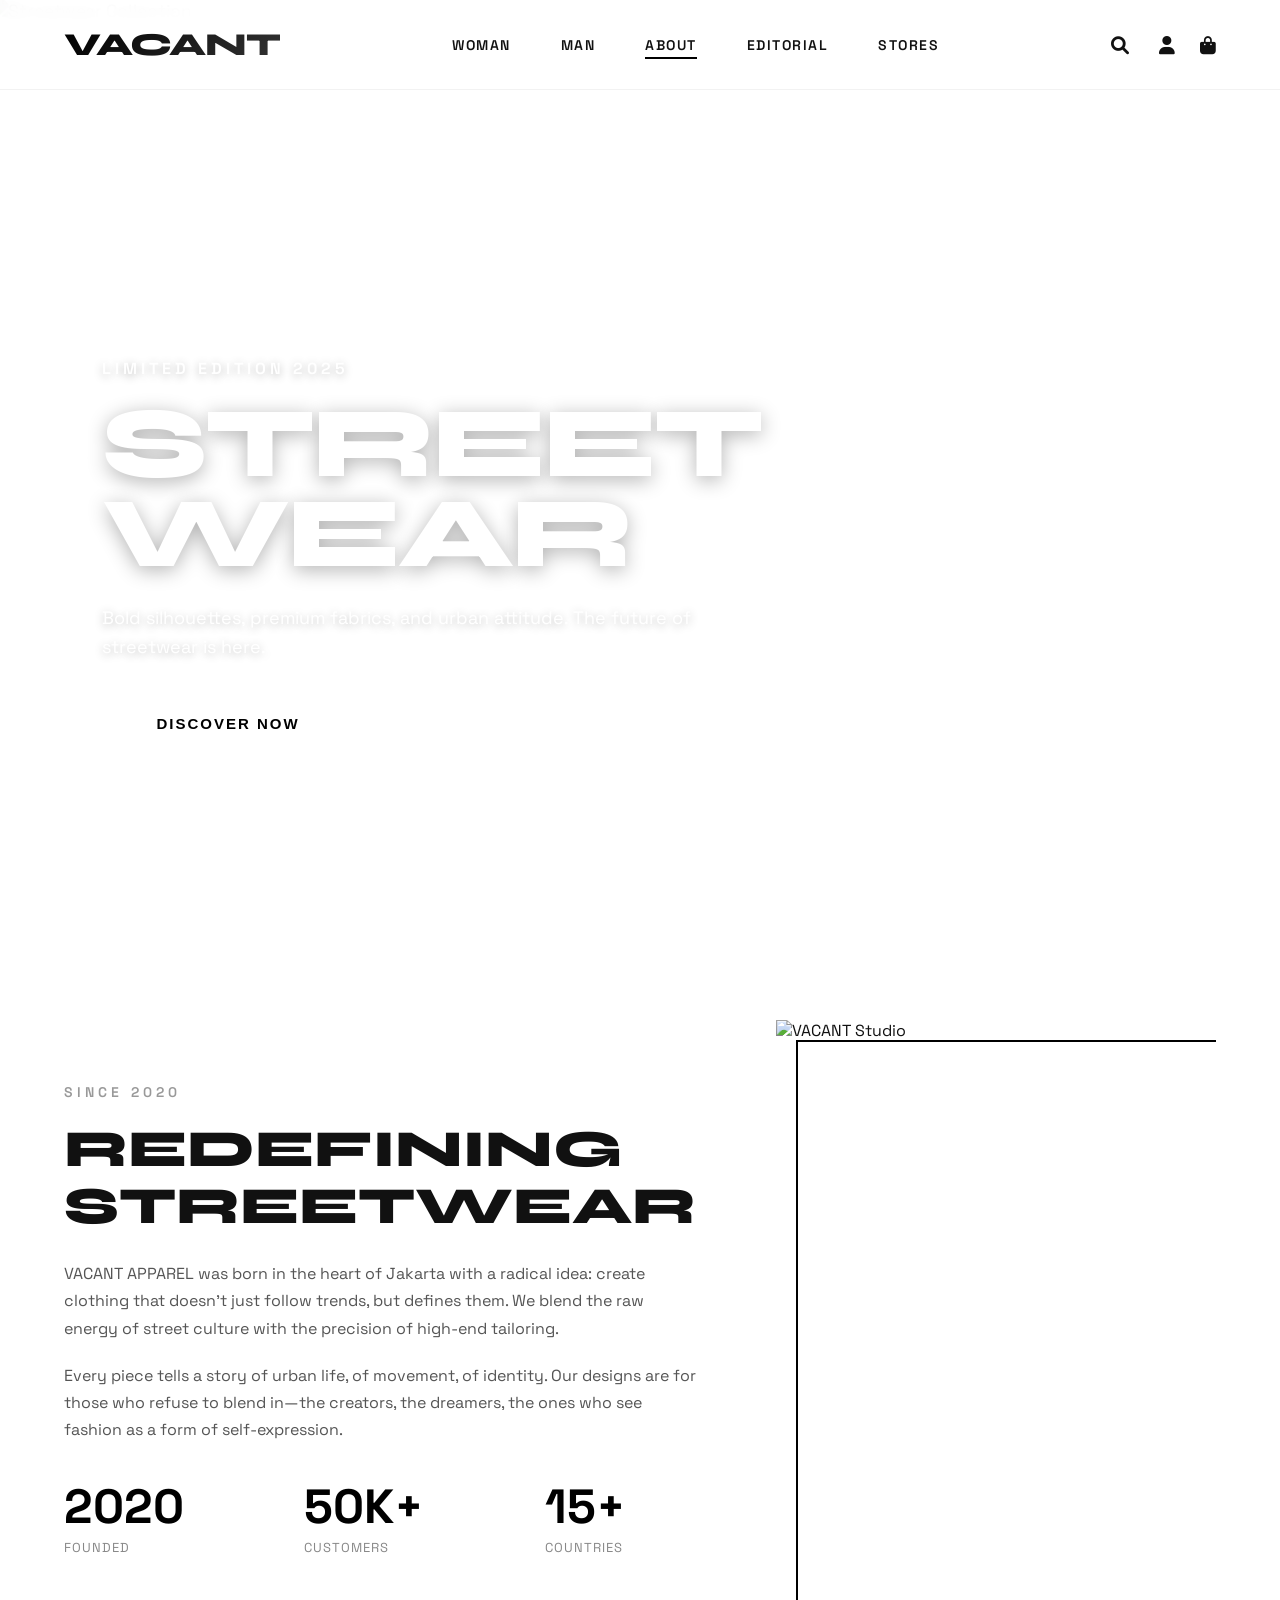
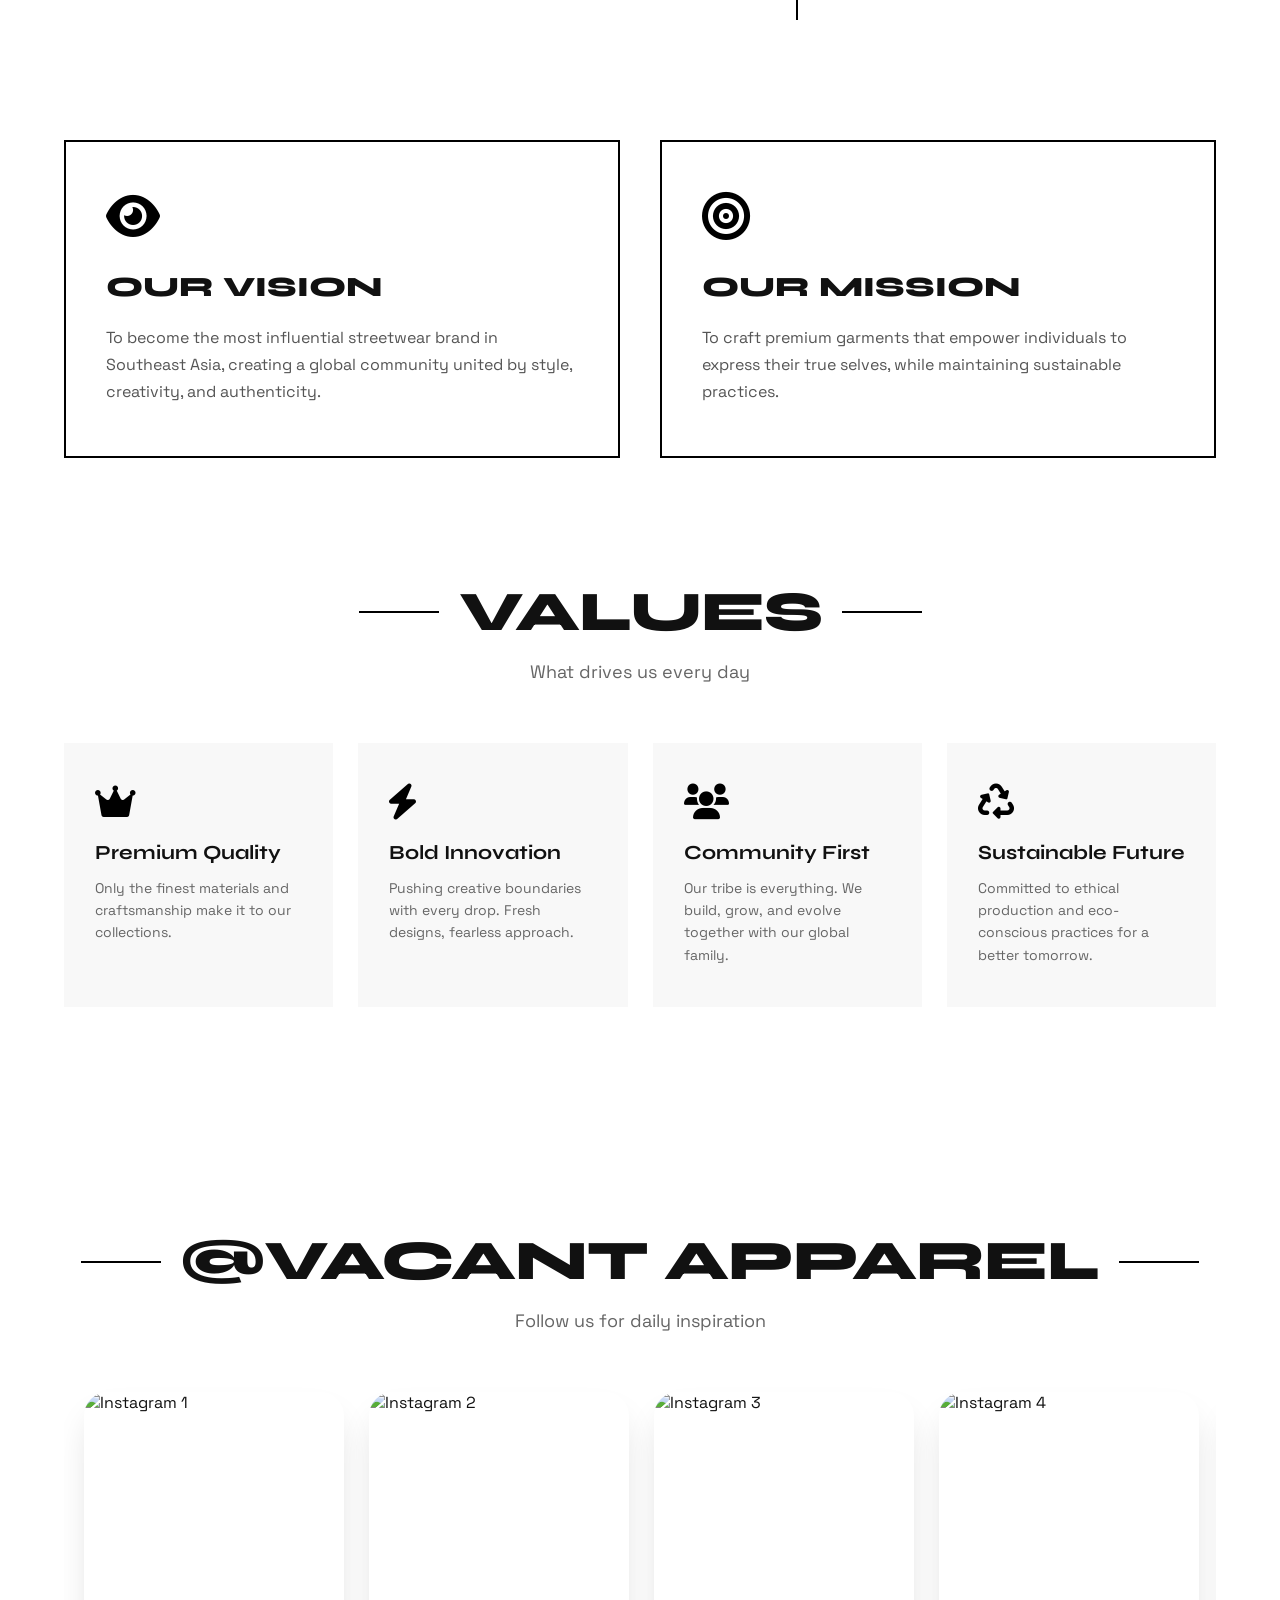
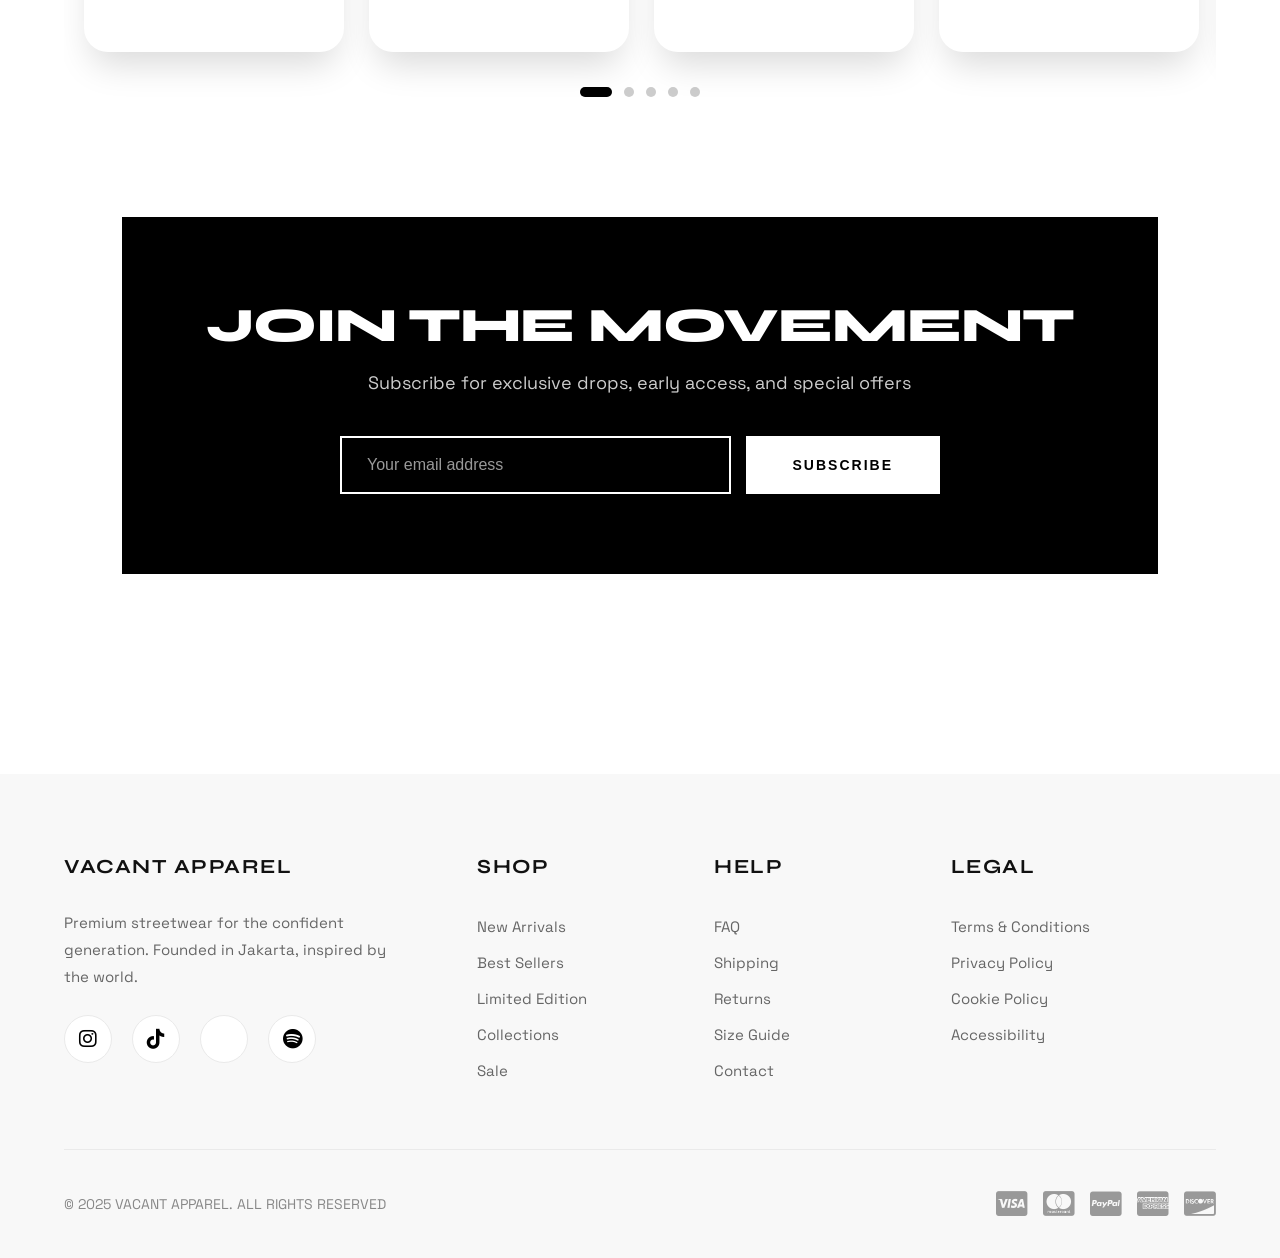
==== commit 62d78718: "merapikan folder dan file" ====
--- a/index.html
+++ b/index.html
@@ -6,18 +6,18 @@
     <title>VACANT APPAREL | Beyond Fashion</title>
     <link href="https://fonts.googleapis.com/css2?family=Syne:wght@400;500;600;700;800&family=Space+Grotesk:wght@300;400;500;600;700&display=swap" rel="stylesheet">
     <link rel="stylesheet" href="https://cdnjs.cloudflare.com/ajax/libs/font-awesome/6.0.0/css/all.min.css">
-    <link rel="stylesheet" href="/ASSETS/STYLES/index.css">
+    <link rel="stylesheet" href="/css/index.css">
 </head>
 <body>
     <!-- NAVBAR -->
     <header id="header">
         <div class="logo">VACANT</div>
         <div class="nav-links">
-            <a href="/WOMAN.html">WOMAN</a>
-            <a href="/MEN.HTML">MAN</a>
+            <a href="/pages/woman.html">WOMAN</a>
+            <a href="/pages/men.HTML">MAN</a>
             <a href="#" class="active">ABOUT</a>
-            <a href="/EDITORIAL.html">EDITORIAL</a>
-            <a href="/STORE.html">STORES</a>
+            <a href="/pages/editorial.html">EDITORIAL</a>
+            <a href="/pages/store.html">STORES</a>
         </div>
         <div class="nav-icons">
             <!-- SEARCH CONTAINER DESKTOP - tanpa icon X -->
@@ -42,11 +42,11 @@
             <input type="text" class="mobile-search-box" id="mobileSearch" placeholder="Search content..." onkeyup="handleSearch(this.value)">
             <i class="fas fa-times mobile-search-clear" onclick="clearMobileSearch()"></i>
         </div>
-        <a href="/WOMAN.html">WOMAN</a>
-        <a href="/MEN.HTML">MAN</a>
-        <a href="#" class="active">ABOUT</a>
-        <a href="/EDITORIAL.html">EDITORIAL</a>
-        <a href="/STORE.html">STORES</a>
+            <a href="/pages/woman.html">WOMAN</a>
+            <a href="/pages/men.HTML">MAN</a>
+            <a href="#" class="active">ABOUT</a>
+            <a href="/pages/editorial.html">EDITORIAL</a>
+            <a href="/pages/store.html">STORES</a>
         <a href="#">ACCOUNT</a>
         <a href="#">BAG (0)</a>
     </div>
@@ -296,6 +296,6 @@
             </div>
         </div>
     </footer>
-    <script src="/ASSETS/SCRIPTS/index.js"></script>
+    <script src="/js/index.js"></script>
 </body>
 </html>
--- a/css/index.css
+++ b/css/index.css
@@ -0,0 +1,1480 @@
+        * {
+            margin: 0;
+            padding: 0;
+            box-sizing: border-box;
+        }
+
+        html, body {
+            width: 100%;
+            min-height: 100%;
+            overflow-x: hidden;
+            -webkit-overflow-scrolling: touch;
+        }
+
+        body {
+            background: #ffffff;
+            color: #111111;
+            font-family: 'Space Grotesk', sans-serif;
+            position: relative;
+        }
+
+        h1, h2, h3, h4 {
+            font-family: 'Syne', sans-serif;
+            font-weight: 800;
+        }
+
+        /* PREMIUM NAVBAR */
+        header {
+            display: flex;
+            justify-content: space-between;
+            align-items: center;
+            padding: 25px 5%;
+            background: rgba(255, 255, 255, 0.97);
+            backdrop-filter: blur(10px);
+            position: fixed;
+            width: 100%;
+            top: 0;
+            z-index: 1000;
+            border-bottom: 1px solid rgba(0, 0, 0, 0.05);
+            transition: all 0.3s;
+        }
+
+        header.scrolled {
+            padding: 15px 5%;
+            background: rgba(255, 255, 255, 0.98);
+            box-shadow: 0 5px 20px rgba(0,0,0,0.05);
+        }
+
+        .logo {
+            font-size: 32px;
+            font-weight: 800;
+            letter-spacing: -1px;
+            background: linear-gradient(135deg, #000000 0%, #333333 100%);
+            -webkit-background-clip: text;
+            -webkit-text-fill-color: transparent;
+            font-family: 'Syne', sans-serif;
+        }
+
+        .nav-links {
+            display: flex;
+            gap: 50px;
+        }
+
+        .nav-links a {
+            color: #111111;
+            text-decoration: none;
+            font-weight: 600;
+            font-size: 14px;
+            letter-spacing: 1.5px;
+            text-transform: uppercase;
+            transition: 0.2s;
+            position: relative;
+        }
+
+        .nav-links a::after {
+            content: '';
+            position: absolute;
+            bottom: -5px;
+            left: 0;
+            width: 0;
+            height: 2px;
+            background: #000000;
+            transition: width 0.3s;
+        }
+
+        .nav-links a:hover::after,
+        .nav-links a.active::after {
+            width: 100%;
+        }
+
+        .nav-icons {
+            display: flex;
+            gap: 25px;
+            align-items: center;
+            position: relative;
+        }
+
+        .nav-icons i {
+            font-size: 18px;
+            color: #111111;
+            cursor: pointer;
+            transition: 0.2s;
+        }
+
+        .nav-icons i:hover {
+            transform: scale(1.1);
+        }
+
+        /* SEARCH BAR STYLES - DESKTOP (tanpa icon X) */
+        .search-container {
+            position: relative;
+            display: flex;
+            align-items: center;
+            margin-right: 5px;
+        }
+
+        .search-icon {
+            cursor: pointer;
+            transition: all 0.3s;
+            z-index: 102;
+        }
+
+        .search-box {
+            position: absolute;
+            top: 50%;
+            right: -10px;
+            transform: translateY(-50%);
+            width: 0;
+            opacity: 0;
+            visibility: hidden;
+            transition: all 0.4s cubic-bezier(0.4, 0, 0.2, 1);
+            background: #ffffff;
+            border: 1px solid #eaeaea;
+            border-radius: 40px;
+            padding: 12px 20px;
+            font-size: 14px;
+            font-family: 'Space Grotesk', sans-serif;
+            outline: none;
+            box-shadow: 0 5px 20px rgba(0,0,0,0.1);
+            z-index: 101;
+        }
+
+        .search-box.active {
+            width: 280px;
+            opacity: 1;
+            visibility: visible;
+            right: -20px;
+        }
+
+        .search-box::placeholder {
+            color: #999999;
+            letter-spacing: 0.5px;
+        }
+
+        .burger-menu {
+            display: none;
+            flex-direction: column;
+            gap: 6px;
+            cursor: pointer;
+            z-index: 1001;
+        }
+
+        .burger-menu span {
+            width: 30px;
+            height: 2px;
+            background: #000000;
+            transition: 0.3s;
+        }
+
+        .burger-menu.active span:nth-child(1) {
+            transform: rotate(45deg) translate(6px, 6px);
+        }
+
+        .burger-menu.active span:nth-child(2) {
+            opacity: 0;
+        }
+
+        .burger-menu.active span:nth-child(3) {
+            transform: rotate(-45deg) translate(6px, -6px);
+        }
+
+        .mobile-menu {
+            display: none;
+            position: fixed;
+            top: 0;
+            right: -100%;
+            width: 80%;
+            max-width: 400px;
+            height: 100vh;
+            background: #ffffff;
+            padding: 120px 40px 40px;
+            transition: right 0.4s cubic-bezier(0.4, 0, 0.2, 1);
+            z-index: 999;
+            box-shadow: -10px 0 30px rgba(0,0,0,0.1);
+            overflow-y: auto;
+            -webkit-overflow-scrolling: touch;
+        }
+
+        .mobile-menu.active {
+            right: 0;
+        }
+
+        .mobile-menu a {
+            display: block;
+            color: #111111;
+            text-decoration: none;
+            font-size: 22px;
+            font-weight: 600;
+            margin-bottom: 35px;
+            text-transform: uppercase;
+            letter-spacing: 1px;
+            transition: 0.2s;
+            font-family: 'Syne', sans-serif;
+        }
+
+        .mobile-menu a:hover,
+        .mobile-menu a.active {
+            color: #666666;
+            transform: translateX(10px);
+        }
+
+        /* MOBILE SEARCH (dengan icon X) */
+        .mobile-search-container {
+            margin-bottom: 30px;
+            position: relative;
+        }
+
+        .mobile-search-box {
+            width: 100%;
+            padding: 16px 45px 16px 20px;
+            border: 2px solid #eaeaea;
+            font-family: 'Space Grotesk', sans-serif;
+            font-size: 16px;
+            outline: none;
+            transition: border 0.3s;
+            border-radius: 40px;
+        }
+
+        .mobile-search-box:focus {
+            border-color: #000000;
+        }
+
+        .mobile-search-box::placeholder {
+            color: #999999;
+        }
+
+        .mobile-search-clear {
+            position: absolute;
+            right: 15px;
+            top: 50%;
+            transform: translateY(-50%);
+            cursor: pointer;
+            color: #999999;
+            font-size: 16px;
+            transition: color 0.3s;
+        }
+
+        .mobile-search-clear:hover {
+            color: #000000;
+        }
+
+        .overlay {
+            display: none;
+            position: fixed;
+            top: 0;
+            left: 0;
+            width: 100%;
+            height: 100vh;
+            background: rgba(0,0,0,0.5);
+            z-index: 998;
+            opacity: 0;
+            transition: opacity 0.3s;
+            pointer-events: none;
+        }
+
+        .overlay.active {
+            display: block;
+            opacity: 1;
+            pointer-events: all;
+        }
+
+        /* SEARCH RESULTS INFO */
+        .search-info {
+            display: none;
+            text-align: center;
+            margin: 20px 5%;
+            padding: 15px;
+            background: #f8f8f8;
+            border-radius: 50px;
+            font-size: 15px;
+            color: #666666;
+            z-index: 100;
+        }
+
+        .search-info.active {
+            display: block;
+        }
+
+        .search-info span {
+            font-weight: 700;
+            color: #000000;
+        }
+
+        .search-info i {
+            margin-left: 10px;
+            cursor: pointer;
+            color: #999999;
+            transition: color 0.3s;
+        }
+
+        .search-info i:hover {
+            color: #000000;
+        }
+
+        /* SEARCH HIGHLIGHT */
+        .search-highlight {
+            background-color: #fff3b0;
+            padding: 2px 0;
+            border-radius: 4px;
+            transition: background-color 0.3s;
+        }
+
+        /* HIDE ELEMENTS WHEN SEARCHING - Hanya teks container yang bisa dihide, gambar tetap muncul */
+        .text-container.search-hidden {
+            display: none !important;
+        }
+
+        /* FULL SCREEN SLIDER - TANPA ARROW DAN COUNTER */
+        .hero {
+            position: relative;
+            height: 100vh;
+            width: 100%;
+            overflow: hidden;
+            margin-top: 0;
+        }
+
+        .slider-container {
+            height: 100%;
+            width: 100%;
+            position: relative;
+            touch-action: pan-y pinch-zoom; /* Penting: mengizinkan scroll vertikal */
+        }
+
+        .slider-wrapper {
+            display: flex;
+            height: 100%;
+            width: 100%;
+            transition: transform 0.5s cubic-bezier(0.25, 0.46, 0.45, 0.94);
+            cursor: grab;
+        }
+
+        .slider-wrapper:active {
+            cursor: grabbing;
+        }
+
+        .slider-item {
+            flex: 0 0 100%;
+            height: 100%;
+            position: relative;
+            overflow: hidden;
+        }
+
+        .slider-item img {
+            width: 100%;
+            height: 100%;
+            object-fit: cover;
+            filter: brightness(0.6);
+            transform: scale(1);
+            transition: transform 8s ease;
+        }
+
+        .slider-item.active img {
+            transform: scale(1.1);
+        }
+
+        .slider-content {
+            position: absolute;
+            bottom: 150px;
+            left: 8%;
+            color: #ffffff;
+            z-index: 10;
+            max-width: 800px;
+            pointer-events: none;
+        }
+
+        .slider-content .label {
+            font-size: 16px;
+            font-weight: 600;
+            text-transform: uppercase;
+            letter-spacing: 4px;
+            margin-bottom: 20px;
+            display: block;
+            opacity: 0;
+            transform: translateY(30px);
+            animation: slideUp 0.6s forwards;
+            animation-delay: 0.2s;
+            text-shadow: 0 2px 10px rgba(0,0,0,0.3);
+        }
+
+        .slider-content h1 {
+            font-size: 100px;
+            font-weight: 800;
+            text-transform: uppercase;
+            line-height: 0.9;
+            margin-bottom: 25px;
+            letter-spacing: -3px;
+            opacity: 0;
+            transform: translateY(30px);
+            animation: slideUp 0.6s forwards;
+            animation-delay: 0.4s;
+            text-shadow: 0 4px 20px rgba(0,0,0,0.3);
+        }
+
+        .slider-content p {
+            font-size: 18px;
+            font-weight: 400;
+            margin-bottom: 35px;
+            max-width: 600px;
+            opacity: 0;
+            transform: translateY(30px);
+            animation: slideUp 0.6s forwards;
+            animation-delay: 0.6s;
+            line-height: 1.6;
+            text-shadow: 0 2px 10px rgba(0,0,0,0.3);
+        }
+
+        .slider-btn {
+            background: #ffffff;
+            color: #000000;
+            border: none;
+            padding: 18px 54px;
+            font-size: 15px;
+            font-weight: 700;
+            text-transform: uppercase;
+            letter-spacing: 2px;
+            cursor: pointer;
+            transition: all 0.3s;
+            opacity: 0;
+            transform: translateY(30px);
+            animation: slideUp 0.6s forwards;
+            animation-delay: 0.8s;
+            border-radius: 0;
+            pointer-events: auto;
+            position: relative;
+            overflow: hidden;
+        }
+
+        .slider-btn::before {
+            content: '';
+            position: absolute;
+            top: 0;
+            left: -100%;
+            width: 100%;
+            height: 100%;
+            background: #000000;
+            transition: left 0.3s;
+            z-index: 0;
+        }
+
+        .slider-btn:hover::before {
+            left: 0;
+        }
+
+        .slider-btn span {
+            position: relative;
+            z-index: 1;
+            transition: color 0.3s;
+        }
+
+        .slider-btn:hover span {
+            color: #ffffff;
+        }
+
+        @keyframes slideUp {
+            to {
+                opacity: 1;
+                transform: translateY(0);
+            }
+        }
+
+        /* SLIDER CONTROLS - HANYA PROGRESS BAR YANG TERSISA */
+        .slider-controls {
+            position: absolute;
+            bottom: 50px;
+            left: 8%;
+            right: 8%;
+            display: flex;
+            justify-content: center; /* pusatkan progress */
+            align-items: center;
+            z-index: 100;
+            pointer-events: none;
+        }
+
+        .slider-progress {
+            display: flex;
+            gap: 15px;
+            pointer-events: auto;
+        }
+
+        .progress-item {
+            width: 100px;
+            height: 4px;
+            background: rgba(255,255,255,0.3);
+            cursor: pointer;
+            position: relative;
+            overflow: hidden;
+            transition: 0.3s;
+        }
+
+        .progress-item:hover {
+            background: rgba(255,255,255,0.5);
+        }
+
+        .progress-item.active::before {
+            content: '';
+            position: absolute;
+            top: 0;
+            left: 0;
+            width: 100%;
+            height: 100%;
+            background: #ffffff;
+            animation: progress 5s linear forwards;
+        }
+
+        @keyframes progress {
+            from { width: 0; }
+            to { width: 100%; }
+        }
+
+        /* SECTION TITLE */
+        .section-header {
+            text-align: center;
+            margin: 100px 0 60px;
+            padding: 0 5%;
+        }
+
+        .section-header h2 {
+            font-size: 56px;
+            font-weight: 800;
+            text-transform: uppercase;
+            letter-spacing: -1px;
+            margin-bottom: 15px;
+            position: relative;
+            display: inline-block;
+        }
+
+        .section-header h2::before,
+        .section-header h2::after {
+            content: '';
+            position: absolute;
+            top: 50%;
+            width: 80px;
+            height: 2px;
+            background: #000000;
+        }
+
+        .section-header h2::before {
+            left: -100px;
+        }
+
+        .section-header h2::after {
+            right: -100px;
+        }
+
+        .section-header p {
+            color: #666666;
+            font-size: 18px;
+            max-width: 600px;
+            margin: 0 auto;
+        }
+
+        /* ABOUT SECTION */
+        .about {
+            padding: 120px 5%;
+            max-width: 1400px;
+            margin: 0 auto;
+        }
+
+        /* STORY - DIPERBAIKI UNTUK MOBILE */
+        .story-container {
+            display: grid;
+            grid-template-columns: 1fr 1fr;
+            gap: 80px;
+            margin-bottom: 120px;
+            align-items: center;
+        }
+
+        .story-text {
+            width: 100%;
+        }
+
+        .story-text .tag {
+            font-size: 14px;
+            font-weight: 600;
+            text-transform: uppercase;
+            letter-spacing: 4px;
+            color: #999999;
+            margin-bottom: 20px;
+            display: block;
+        }
+
+        .story-text h3 {
+            font-size: 52px;
+            font-weight: 800;
+            line-height: 1.1;
+            margin-bottom: 25px;
+            text-transform: uppercase;
+        }
+
+        .story-text p {
+            color: #555555;
+            line-height: 1.7;
+            margin-bottom: 20px;
+            font-size: 16px;
+            word-wrap: break-word;
+            overflow-wrap: break-word;
+            hyphens: auto;
+        }
+
+        .story-highlight {
+            display: flex;
+            gap: 50px;
+            margin-top: 40px;
+            flex-wrap: wrap;
+        }
+
+        .highlight-item {
+            text-align: left;
+            flex: 1 1 auto;
+        }
+
+        .highlight-item .number {
+            font-size: 48px;
+            font-weight: 800;
+            color: #000000;
+            display: block;
+            line-height: 1;
+            margin-bottom: 5px;
+        }
+
+        .highlight-item .text {
+            font-size: 13px;
+            color: #888888;
+            text-transform: uppercase;
+            letter-spacing: 1px;
+        }
+
+        .story-image {
+            position: relative;
+            height: 600px;
+            overflow: hidden;
+        }
+
+        .story-image img {
+            width: 100%;
+            height: 100%;
+            object-fit: cover;
+            transition: transform 0.8s;
+        }
+
+        .story-image:hover img {
+            transform: scale(1.05);
+        }
+
+        .story-image::after {
+            content: '';
+            position: absolute;
+            top: 20px;
+            left: 20px;
+            width: 100%;
+            height: 100%;
+            border: 2px solid #000000;
+            z-index: -1;
+        }
+
+        /* Text containers yang bisa di-hide */
+        .text-container {
+            transition: opacity 0.3s;
+        }
+
+        /* VISION MISSION */
+        .vm-showcase {
+            display: grid;
+            grid-template-columns: 1fr 1fr;
+            gap: 40px;
+            margin-bottom: 120px;
+        }
+
+        .vm-block {
+            background: #ffffff;
+            border: 2px solid #000000;
+            padding: 50px 40px;
+            transition: all 0.4s;
+            position: relative;
+        }
+
+        .vm-block:hover {
+            transform: translateY(-10px);
+            box-shadow: 20px 20px 0 rgba(0,0,0,0.1);
+        }
+
+        .vm-icon {
+            margin-bottom: 30px;
+        }
+
+        .vm-icon i {
+            font-size: 48px;
+            color: #000000;
+        }
+
+        .vm-block h3 {
+            font-size: 28px;
+            font-weight: 800;
+            margin-bottom: 20px;
+            text-transform: uppercase;
+        }
+
+        .vm-block p {
+            color: #555555;
+            line-height: 1.7;
+            font-size: 16px;
+            word-wrap: break-word;
+            overflow-wrap: break-word;
+        }
+
+        /* VALUES */
+        .values-grid {
+            display: grid;
+            grid-template-columns: repeat(4, 1fr);
+            gap: 25px;
+            margin-bottom: 120px;
+        }
+
+        .value-card {
+            background: #f8f8f8;
+            padding: 40px 30px;
+            transition: all 0.4s;
+            position: relative;
+            overflow: hidden;
+            border: 1px solid transparent;
+        }
+
+        .value-card::before {
+            content: '';
+            position: absolute;
+            top: 0;
+            left: 0;
+            width: 100%;
+            height: 100%;
+            background: #000000;
+            transform: translateY(100%);
+            transition: transform 0.4s;
+            z-index: 0;
+        }
+
+        .value-card:hover::before {
+            transform: translateY(0);
+        }
+
+        .value-card:hover .value-icon i,
+        .value-card:hover h4,
+        .value-card:hover p {
+            color: #ffffff;
+            position: relative;
+            z-index: 1;
+        }
+
+        .value-card:hover {
+            border-color: #000000;
+        }
+
+        .value-icon {
+            margin-bottom: 20px;
+        }
+
+        .value-icon i {
+            font-size: 36px;
+            color: #000000;
+            transition: 0.4s;
+        }
+
+        .value-card h4 {
+            font-size: 20px;
+            font-weight: 700;
+            margin-bottom: 12px;
+            transition: 0.4s;
+        }
+
+        .value-card p {
+            color: #666666;
+            font-size: 14px;
+            line-height: 1.6;
+            transition: 0.4s;
+            word-wrap: break-word;
+            overflow-wrap: break-word;
+        }
+
+        /* ===== MODERN INSTAGRAM FEED SLIDER ===== */
+        .instagram-feed {
+            margin-bottom: 120px;
+            width: 100%;
+            overflow: hidden;
+        }
+
+        .insta-slider-container {
+            position: relative;
+            width: 100%;
+            padding: 0 20px;
+            margin: 40px 0 30px;
+        }
+
+        .insta-slider-wrapper {
+            display: flex;
+            gap: 25px;
+            transition: transform 0.6s cubic-bezier(0.25, 0.1, 0.15, 1);
+            cursor: grab;
+            scroll-behavior: smooth;
+        }
+
+        .insta-slider-wrapper:active {
+            cursor: grabbing;
+        }
+
+        .insta-slide {
+            flex: 0 0 calc(25% - 18.75px);
+            min-width: 260px;
+            aspect-ratio: 1;
+            position: relative;
+            border-radius: 24px;
+            overflow: hidden;
+            box-shadow: 0 20px 35px -8px rgba(0,0,0,0.15);
+            transition: all 0.4s ease;
+        }
+
+        .insta-slide:hover {
+            transform: translateY(-10px) scale(1.02);
+            box-shadow: 0 30px 45px -10px rgba(0,0,0,0.25);
+        }
+
+        .insta-slide img {
+            width: 100%;
+            height: 100%;
+            object-fit: cover;
+            transition: transform 0.8s;
+        }
+
+        .insta-slide:hover img {
+            transform: scale(1.1);
+        }
+
+        .insta-slide::after {
+            content: '\f16d';
+            font-family: 'Font Awesome 6 Brands';
+            position: absolute;
+            top: 50%;
+            left: 50%;
+            transform: translate(-50%, -50%) scale(0.5);
+            color: #ffffff;
+            font-size: 42px;
+            opacity: 0;
+            transition: all 0.4s cubic-bezier(0.34, 1.56, 0.64, 1);
+            z-index: 3;
+            text-shadow: 0 4px 15px rgba(0,0,0,0.3);
+            pointer-events: none;
+        }
+
+        .insta-slide:hover::after {
+            opacity: 1;
+            transform: translate(-50%, -50%) scale(1);
+        }
+
+        .insta-slide::before {
+            content: '';
+            position: absolute;
+            top: 0;
+            left: 0;
+            width: 100%;
+            height: 100%;
+            background: linear-gradient(145deg, rgba(0,0,0,0.2), rgba(0,0,0,0.5));
+            opacity: 0;
+            transition: opacity 0.4s;
+            z-index: 2;
+            pointer-events: none;
+        }
+
+        .insta-slide:hover::before {
+            opacity: 1;
+        }
+
+        /* dots */
+        .insta-dots {
+            display: flex;
+            justify-content: center;
+            gap: 12px;
+            margin-top: 35px;
+        }
+
+        .insta-dot {
+            width: 10px;
+            height: 10px;
+            border-radius: 10px;
+            background: #ccc;
+            border: none;
+            cursor: pointer;
+            transition: all 0.3s;
+            padding: 0;
+        }
+
+        .insta-dot.active {
+            width: 32px;
+            background: #000000;
+        }
+
+        /* NEWSLETTER - DIPERBAIKI UNTUK MOBILE */
+        .newsletter-block {
+            background: #000000;
+            padding: 80px 40px;
+            text-align: center;
+            color: #ffffff;
+            margin: 100px auto 80px;
+            max-width: 1200px;
+            width: 90%;
+        }
+
+        .newsletter-block h3 {
+            font-size: 48px;
+            font-weight: 800;
+            text-transform: uppercase;
+            margin-bottom: 15px;
+            letter-spacing: -1px;
+            word-wrap: break-word;
+            overflow-wrap: break-word;
+        }
+
+        .newsletter-block p {
+            color: #cccccc;
+            margin-bottom: 40px;
+            font-size: 18px;
+            max-width: 600px;
+            margin-left: auto;
+            margin-right: auto;
+            word-wrap: break-word;
+            overflow-wrap: break-word;
+            line-height: 1.5;
+        }
+
+        .newsletter-form {
+            display: flex;
+            max-width: 600px;
+            margin: 0 auto;
+            gap: 15px;
+        }
+
+        .newsletter-form input {
+            flex: 1;
+            padding: 18px 25px;
+            background: transparent;
+            border: 2px solid #ffffff;
+            color: #ffffff;
+            font-size: 16px;
+            outline: none;
+            border-radius: 0;
+        }
+
+        .newsletter-form input::placeholder {
+            color: #999999;
+        }
+
+        .newsletter-form button {
+            padding: 18px 45px;
+            background: #ffffff;
+            color: #000000;
+            border: none;
+            font-weight: 700;
+            text-transform: uppercase;
+            letter-spacing: 2px;
+            cursor: pointer;
+            transition: 0.3s;
+            border: 2px solid #ffffff;
+            font-size: 14px;
+            white-space: nowrap;
+        }
+
+        .newsletter-form button:hover {
+            background: transparent;
+            color: #ffffff;
+        }
+
+        /* FOOTER */
+        footer {
+            background: #f8f8f8;
+            padding: 80px 5% 40px;
+        }
+
+        .footer-grid {
+            display: grid;
+            grid-template-columns: 2fr 1fr 1fr 1.5fr;
+            gap: 60px;
+            margin-bottom: 60px;
+        }
+
+        .footer-col:first-child {
+            max-width: 350px;
+        }
+
+        .footer-col h4 {
+            font-size: 20px;
+            font-weight: 700;
+            text-transform: uppercase;
+            margin-bottom: 30px;
+            letter-spacing: 1.5px;
+        }
+
+        .footer-col p {
+            color: #666666;
+            line-height: 1.8;
+            font-size: 15px;
+            margin-bottom: 25px;
+            word-wrap: break-word;
+            overflow-wrap: break-word;
+        }
+
+        .footer-col a {
+            color: #666666;
+            text-decoration: none;
+            display: block;
+            font-size: 15px;
+            line-height: 2.4;
+            transition: 0.2s;
+        }
+
+        .footer-col a:hover {
+            color: #000000;
+            transform: translateX(8px);
+        }
+
+        .social-wrap {
+            display: flex;
+            gap: 20px;
+            margin-top: 25px;
+        }
+
+        .social-wrap a {
+            width: 48px;
+            height: 48px;
+            background: #ffffff;
+            border-radius: 50%;
+            display: flex;
+            align-items: center;
+            justify-content: center;
+            color: #000000;
+            font-size: 20px;
+            transition: all 0.3s;
+            border: 1px solid #eaeaea;
+            transform: none;
+        }
+
+        .social-wrap a:hover {
+            background: #000000;
+            color: #ffffff;
+            transform: translateY(-8px);
+        }
+
+        .footer-bottom {
+            display: flex;
+            justify-content: space-between;
+            align-items: center;
+            padding-top: 40px;
+            border-top: 1px solid #eaeaea;
+            color: #888888;
+            font-size: 14px;
+        }
+
+        .payment-icons {
+            display: flex;
+            gap: 15px;
+        }
+
+        .payment-icons i {
+            font-size: 28px;
+            color: #999999;
+            transition: 0.2s;
+        }
+
+        .payment-icons i:hover {
+            color: #000000;
+        }
+
+        /* RESPONSIVE UNTUK MOBILE - DIPERBAIKI AGAR TIDAK NABRAK */
+        @media (max-width: 1200px) {
+            .slider-content h1 {
+                font-size: 80px;
+            }
+            
+            .values-grid {
+                grid-template-columns: repeat(2, 1fr);
+            }
+            
+            .story-container {
+                gap: 60px;
+            }
+            
+            .story-text h3 {
+                font-size: 46px;
+            }
+        }
+
+        @media (max-width: 1024px) {
+            .nav-links {
+                display: none;
+            }
+            
+            .burger-menu {
+                display: flex;
+            }
+            
+            .mobile-menu {
+                display: block;
+            }
+            
+            .section-header h2 {
+                font-size: 42px;
+            }
+            
+            .section-header h2::before,
+            .section-header h2::after {
+                width: 40px;
+            }
+            
+            .slider-content h1 {
+                font-size: 60px;
+            }
+            
+            .footer-grid {
+                grid-template-columns: repeat(2, 1fr);
+            }
+            
+            .search-box.active {
+                width: 220px;
+            }
+            
+            .story-container {
+                gap: 50px;
+            }
+            
+            .story-text h3 {
+                font-size: 42px;
+            }
+            
+            .story-image {
+                height: 500px;
+            }
+        }
+
+        @media (max-width: 768px) {
+            /* Fix untuk iPhone scrolling */
+            html, body {
+                height: auto;
+                min-height: 100%;
+                overflow-y: auto;
+                -webkit-overflow-scrolling: touch;
+                position: relative;
+            }
+            
+            .nav-icons {
+                display: none;
+            }
+            
+            .search-box,
+            .search-icon {
+                display: none;
+            }
+            
+            .hero {
+                height: 100vh;
+                min-height: 600px;
+                max-height: 100vh;
+                width: 100vw;
+                position: relative;
+                left: 0;
+                right: 0;
+            }
+            
+            .slider-content {
+                bottom: 120px;
+                left: 5%;
+                right: 5%;
+                width: 90%;
+            }
+            
+            .slider-content h1 {
+                font-size: 48px;
+                letter-spacing: -2px;
+            }
+            
+            .slider-content p {
+                font-size: 16px;
+            }
+            
+            .slider-btn {
+                padding: 14px 40px;
+                font-size: 14px;
+            }
+            
+            /* Slider controls hanya progress bar */
+            .slider-controls {
+                bottom: 30px;
+                left: 5%;
+                right: 5%;
+                justify-content: center;
+            }
+            
+            .progress-item {
+                width: 60px;
+                height: 3px;
+            }
+            
+            /* STORY CONTAINER DI MOBILE - TURUN KE BAWAH */
+            .story-container,
+            .vm-showcase {
+                grid-template-columns: 1fr;
+                gap: 40px;
+            }
+            
+            .story-text {
+                padding: 0 10px;
+            }
+            
+            .story-text h3 {
+                font-size: 32px;
+                margin-bottom: 20px;
+                line-height: 1.2;
+            }
+            
+            .story-text p {
+                font-size: 15px;
+                line-height: 1.6;
+                margin-bottom: 18px;
+            }
+            
+            .story-image {
+                height: 350px;
+                width: 100%;
+                margin-top: 20px;
+            }
+            
+            .story-highlight {
+                gap: 25px;
+                margin-top: 30px;
+                justify-content: space-between;
+            }
+            
+            .highlight-item {
+                flex: 1;
+                min-width: 80px;
+            }
+            
+            .highlight-item .number {
+                font-size: 36px;
+            }
+            
+            .highlight-item .text {
+                font-size: 11px;
+                letter-spacing: 0.5px;
+            }
+            
+            .values-grid,
+            .footer-grid {
+                grid-template-columns: 1fr;
+            }
+            
+            .values-grid {
+                gap: 20px;
+            }
+            
+            .vm-block {
+                padding: 35px 25px;
+            }
+            
+            .vm-block h3 {
+                font-size: 24px;
+            }
+            
+            .vm-block p {
+                font-size: 15px;
+            }
+            
+            .section-header h2::before,
+            .section-header h2::after {
+                display: none;
+            }
+            
+            .section-header h2 {
+                font-size: 32px;
+            }
+            
+            .section-header p {
+                font-size: 16px;
+            }
+            
+            .about {
+                padding: 60px 5%;
+            }
+            
+            /* NEWSLETTER DI MOBILE - TURUN KE BAWAH DAN LEBIH KECIL */
+            .newsletter-block {
+                padding: 50px 25px;
+                margin: 70px auto 50px;
+                width: 95%;
+            }
+            
+            .newsletter-block h3 {
+                font-size: 28px;
+                margin-bottom: 12px;
+                line-height: 1.2;
+            }
+            
+            .newsletter-block p {
+                font-size: 15px;
+                margin-bottom: 30px;
+                line-height: 1.5;
+                padding: 0 10px;
+            }
+            
+            .newsletter-form {
+                flex-direction: column;
+                gap: 12px;
+                width: 100%;
+            }
+            
+            .newsletter-form input,
+            .newsletter-form button {
+                width: 100%;
+                padding: 16px 20px;
+                font-size: 15px;
+            }
+            
+            .newsletter-form button {
+                white-space: normal;
+                padding: 16px 20px;
+            }
+            
+            .footer-bottom {
+                flex-direction: column;
+                gap: 20px;
+                text-align: center;
+            }
+            
+            .payment-icons {
+                justify-content: center;
+                flex-wrap: wrap;
+            }
+            
+            .payment-icons i {
+                font-size: 26px;
+            }
+            
+            .insta-slide {
+                flex: 0 0 calc(50% - 12.5px);
+                min-width: auto;
+            }
+            
+            .footer-grid {
+                gap: 40px;
+            }
+            
+            .footer-col p {
+                font-size: 14px;
+            }
+        }
+        
+        @media (max-width: 480px) {
+            .slider-content h1 {
+                font-size: 42px;
+            }
+            
+            .story-image {
+                height: 300px;
+            }
+            
+            .story-text h3 {
+                font-size: 28px;
+            }
+            
+            .story-text p {
+                font-size: 14px;
+            }
+            
+            .story-highlight {
+                gap: 15px;
+            }
+            
+            .highlight-item .number {
+                font-size: 32px;
+            }
+            
+            .highlight-item .text {
+                font-size: 10px;
+            }
+            
+            .vm-block {
+                padding: 30px 20px;
+            }
+            
+            .vm-block h3 {
+                font-size: 22px;
+            }
+            
+            .value-card {
+                padding: 30px 20px;
+            }
+            
+            .value-card h4 {
+                font-size: 18px;
+            }
+            
+            .value-card p {
+                font-size: 13px;
+            }
+            
+            .insta-slide {
+                flex: 0 0 100%;
+            }
+            
+            .newsletter-block {
+                padding: 40px 20px;
+            }
+            
+            .newsletter-block h3 {
+                font-size: 24px;
+            }
+            
+            .newsletter-block p {
+                font-size: 14px;
+                margin-bottom: 25px;
+            }
+            
+            .newsletter-form input,
+            .newsletter-form button {
+                padding: 14px 18px;
+                font-size: 14px;
+            }
+            
+            .footer-col h4 {
+                font-size: 18px;
+            }
+        }
+
+        @media (max-width: 360px) {
+            .slider-content h1 {
+                font-size: 36px;
+            }
+            
+            .story-image {
+                height: 250px;
+            }
+            
+            .story-text h3 {
+                font-size: 24px;
+            }
+            
+            .story-highlight {
+                gap: 10px;
+            }
+            
+            .highlight-item .number {
+                font-size: 28px;
+            }
+            
+            .highlight-item .text {
+                font-size: 9px;
+            }
+            
+            .newsletter-block h3 {
+                font-size: 22px;
+            }
+            
+            .newsletter-block p {
+                font-size: 13px;
+            }
+        }
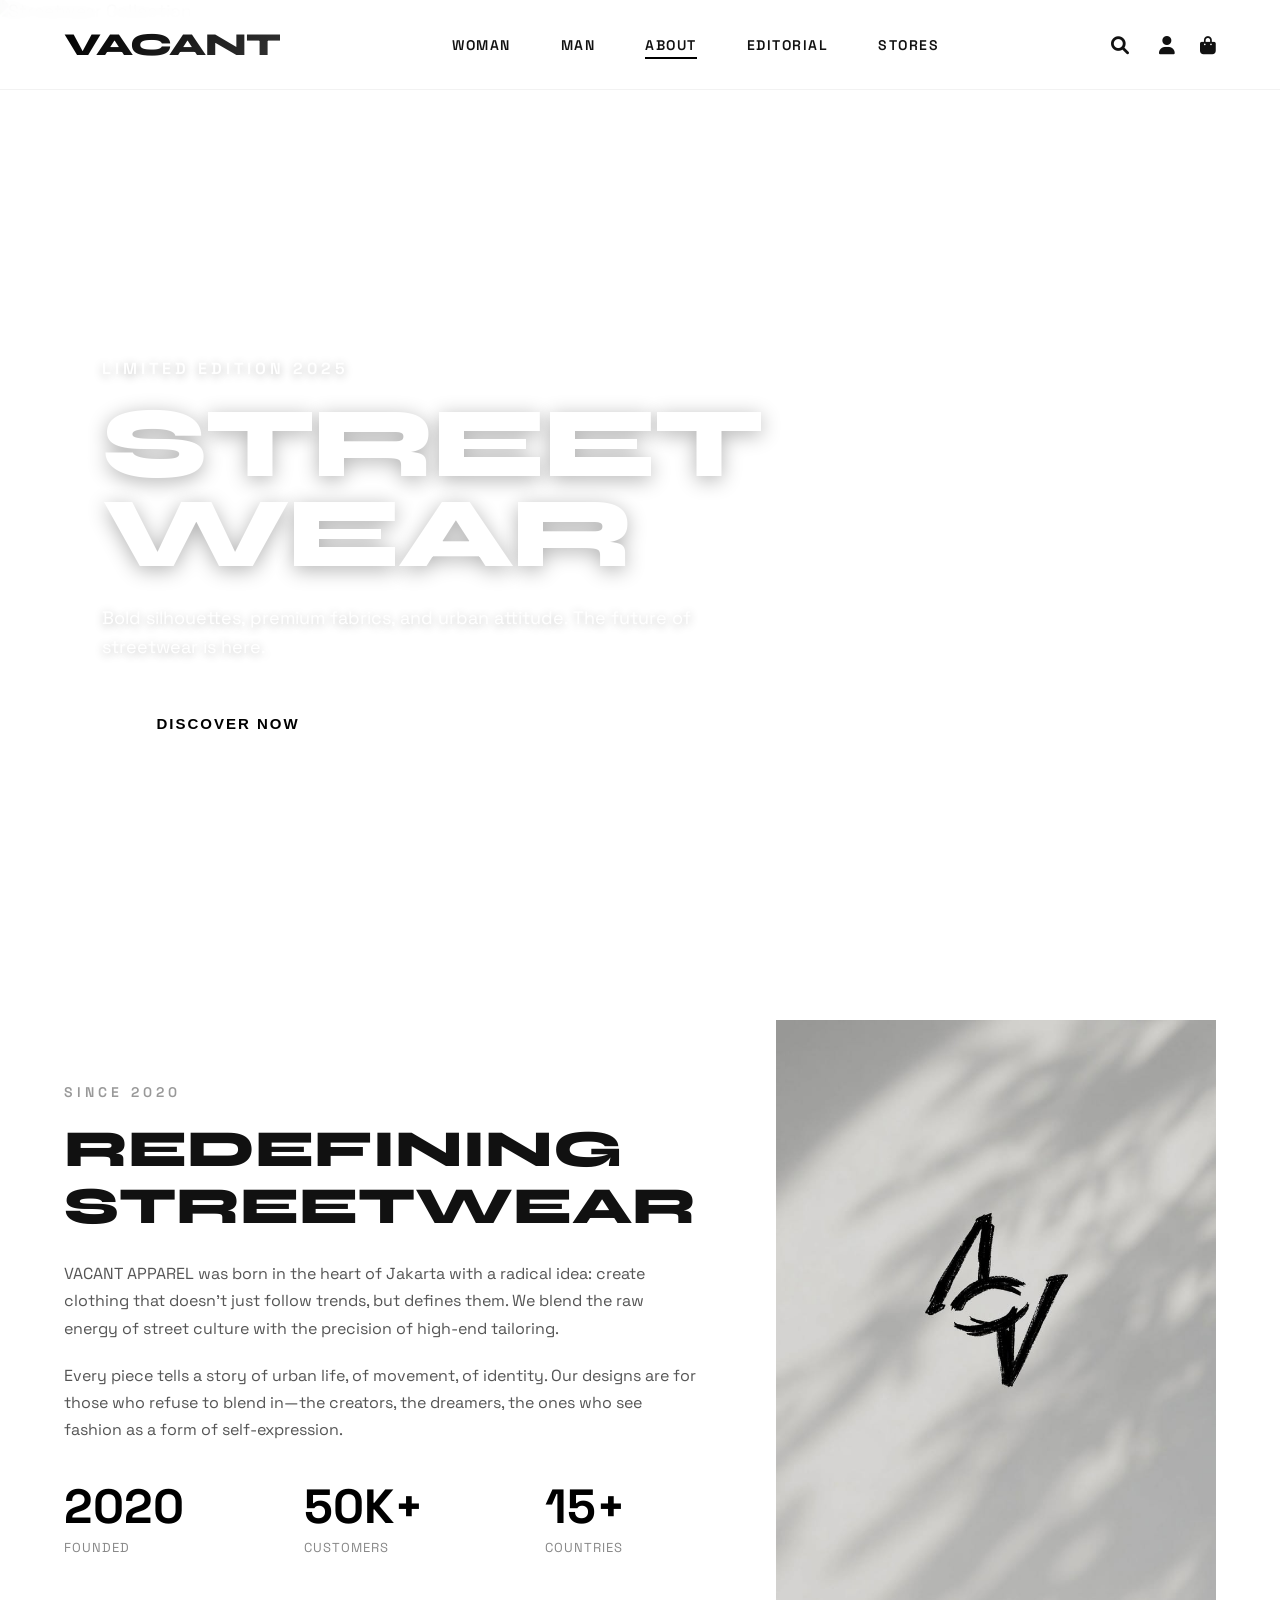
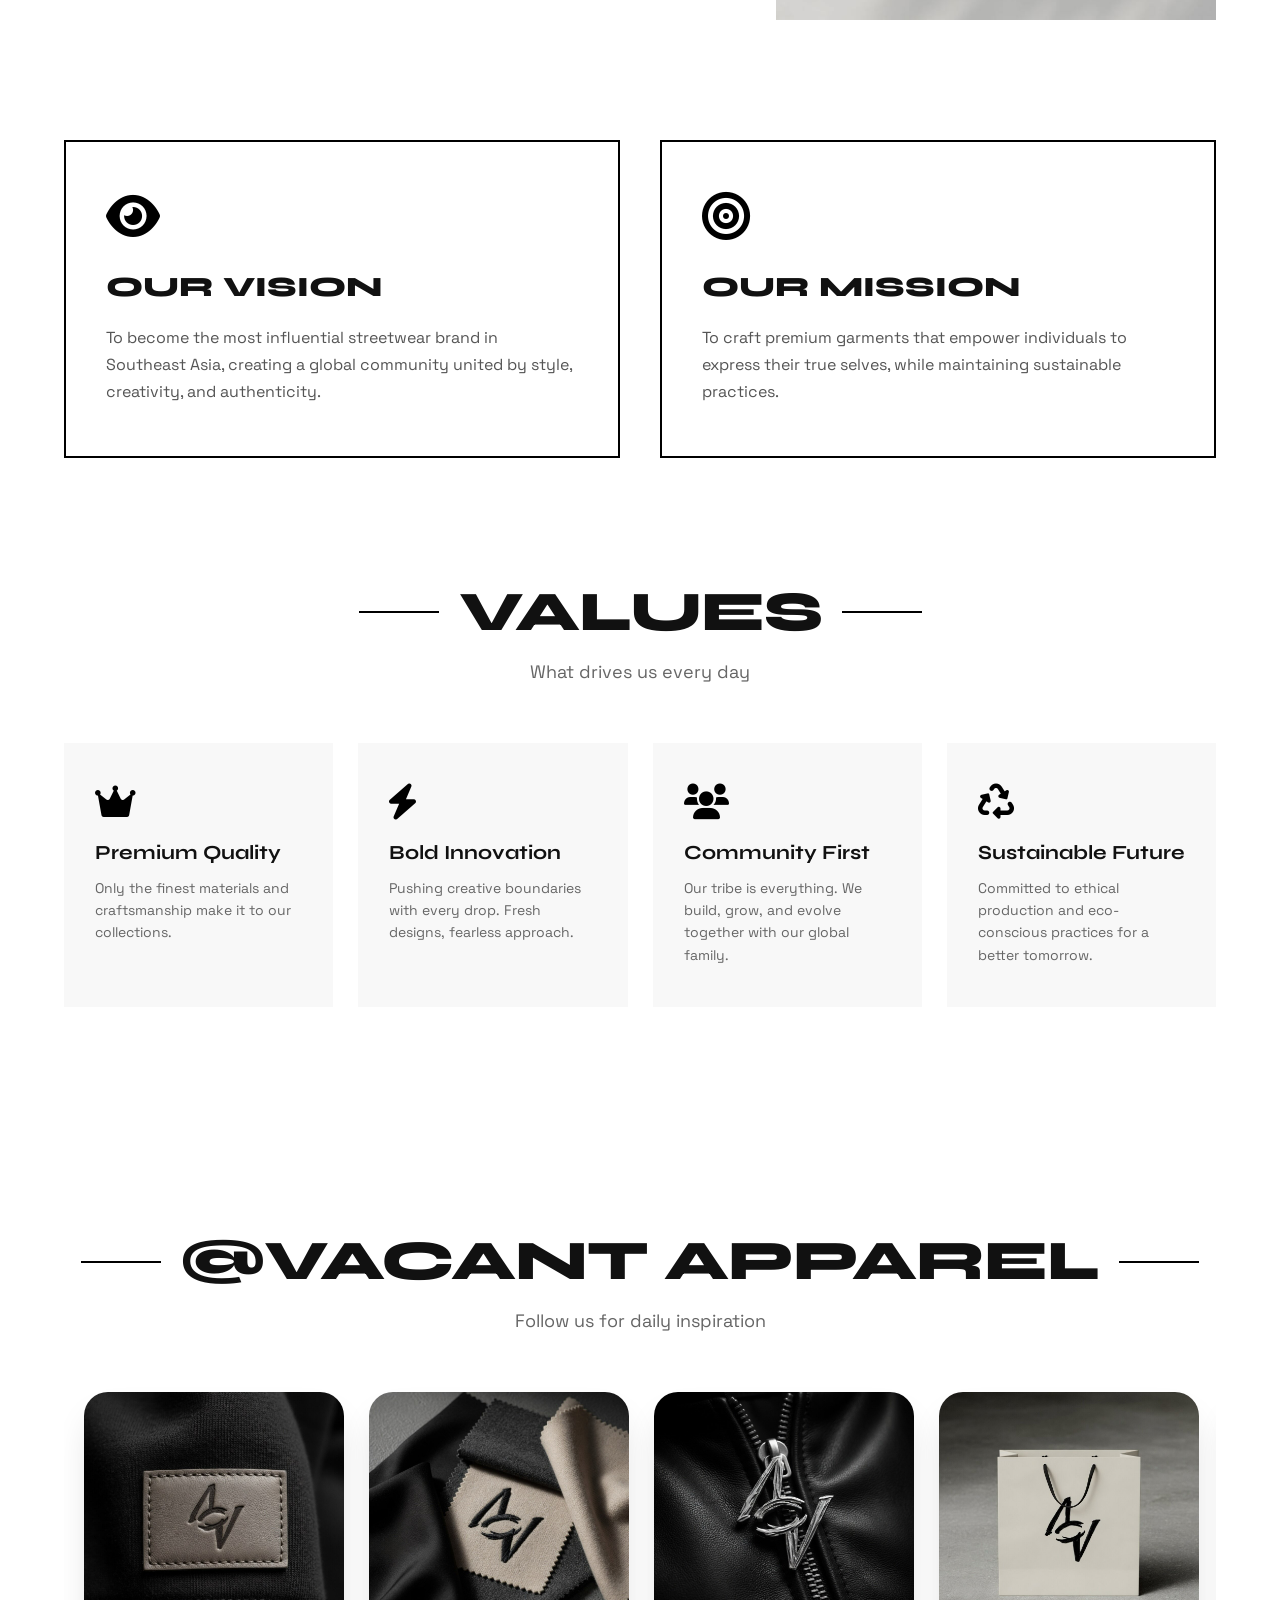
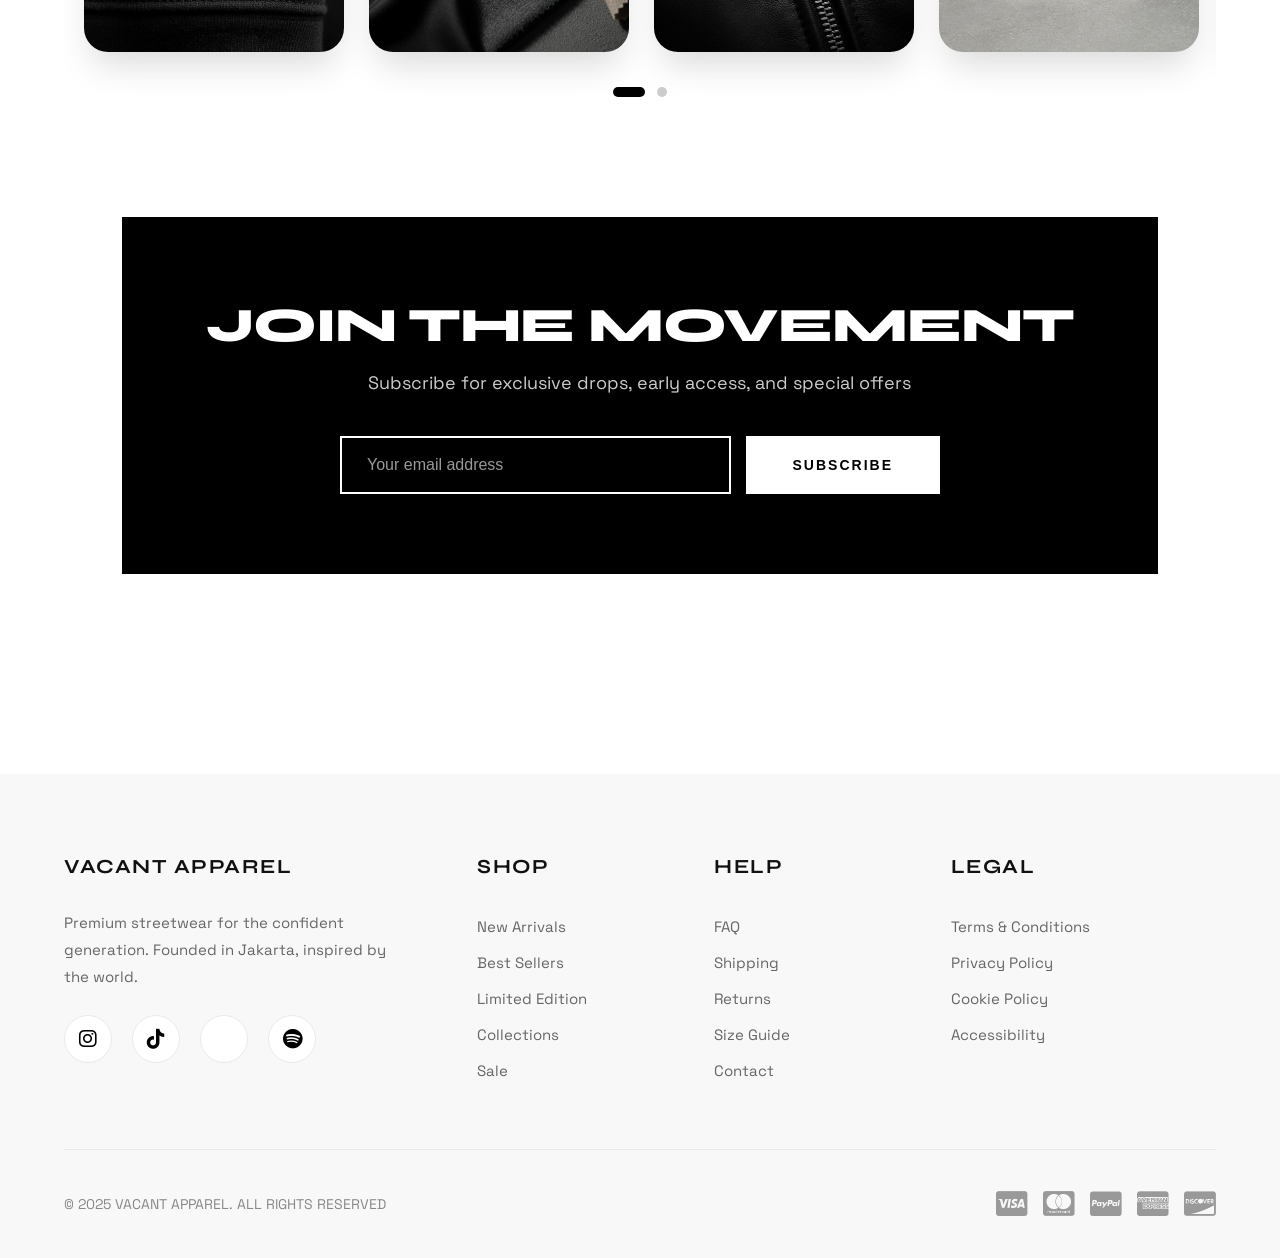
==== commit e0202325: "update catalog" ====
--- a/index.html
+++ b/index.html
@@ -130,7 +130,7 @@
                 </div>
             </div>
             <div class="story-image">
-                <img src="https://images.unsplash.com/photo-1441984904996-1380e4c53ab7?q=80&w=1740&auto=format&fit=crop" alt="VACANT Studio">
+                <img src="/assets/Some things are better left understated (1).jpg" alt="VACANT Studio">
             </div>
         </div>
 
@@ -203,28 +203,19 @@
             <div class="insta-slider-container">
                 <div class="insta-slider-wrapper" id="instaSliderWrapper">
                     <div class="insta-slide">
-                        <img src="https://images.unsplash.com/photo-1591047139829-d91aecb6caea?q=80&w=1936&auto=format&fit=crop" alt="Instagram 1">
-                    </div>
-                    <div class="insta-slide">
-                        <img src="https://images.unsplash.com/photo-1596755094514-f87e34085b38?q=80&w=1888&auto=format&fit=crop" alt="Instagram 2">
-                    </div>
-                    <div class="insta-slide">
-                        <img src="https://images.unsplash.com/photo-1583743814966-8936f5b7be1a?q=80&w=1887&auto=format&fit=crop" alt="Instagram 3">
-                    </div>
-                    <div class="insta-slide">
-                        <img src="https://images.unsplash.com/photo-1523381210434-271e8be1f52b?q=80&w=1740&auto=format&fit=crop" alt="Instagram 4">
-                    </div>
-                    <div class="insta-slide">
-                        <img src="https://images.unsplash.com/photo-1556905055-8f358a7a47b2?q=80&w=1740&auto=format&fit=crop" alt="Instagram 5">
-                    </div>
-                    <div class="insta-slide">
-                        <img src="https://images.unsplash.com/photo-1490481651871-ab68de25d43d?q=80&w=1740&auto=format&fit=crop" alt="Instagram 6">
-                    </div>
-                    <div class="insta-slide">
-                        <img src="https://images.unsplash.com/photo-1529139574466-a303027c1d8b?q=80&w=1887&auto=format&fit=crop" alt="Instagram 7">
-                    </div>
-                    <div class="insta-slide">
-                        <img src="https://images.unsplash.com/photo-1552374196-1ab2a1c593e8?q=80&w=1887&auto=format&fit=crop" alt="Instagram 8">
+                        <img src="/assets/Vacant is a space to exist freely.Empty, open, untouched.The blank stare from our logo,Made us b (1).jpg" alt="Instagram 1">
+                    </div>
+                    <div class="insta-slide">
+                        <img src="/assets/Vacant is a space to exist freely.Empty, open, untouched.The blank stare from our logo,Made us b (2).jpg" alt="Instagram 2">
+                    </div>
+                    <div class="insta-slide">
+                        <img src="/assets/Vacant is a space to exist freely.Empty, open, untouched.The blank stare from our logo,Made us b (3).jpg" alt="Instagram 3">
+                    </div>
+                    <div class="insta-slide">
+                        <img src="/assets/Vacant is a space to exist freely.Empty, open, untouched.The blank stare from our logo,Made us b (4).jpg" alt="Instagram 4">
+                    </div>
+                    <div class="insta-slide">
+                        <img src="/assets/Vacant is a space to exist freely.Empty, open, untouched.The blank stare from our logo,Made us b.jpg" alt="Instagram 5">
                     </div>
                 </div>
             </div>
